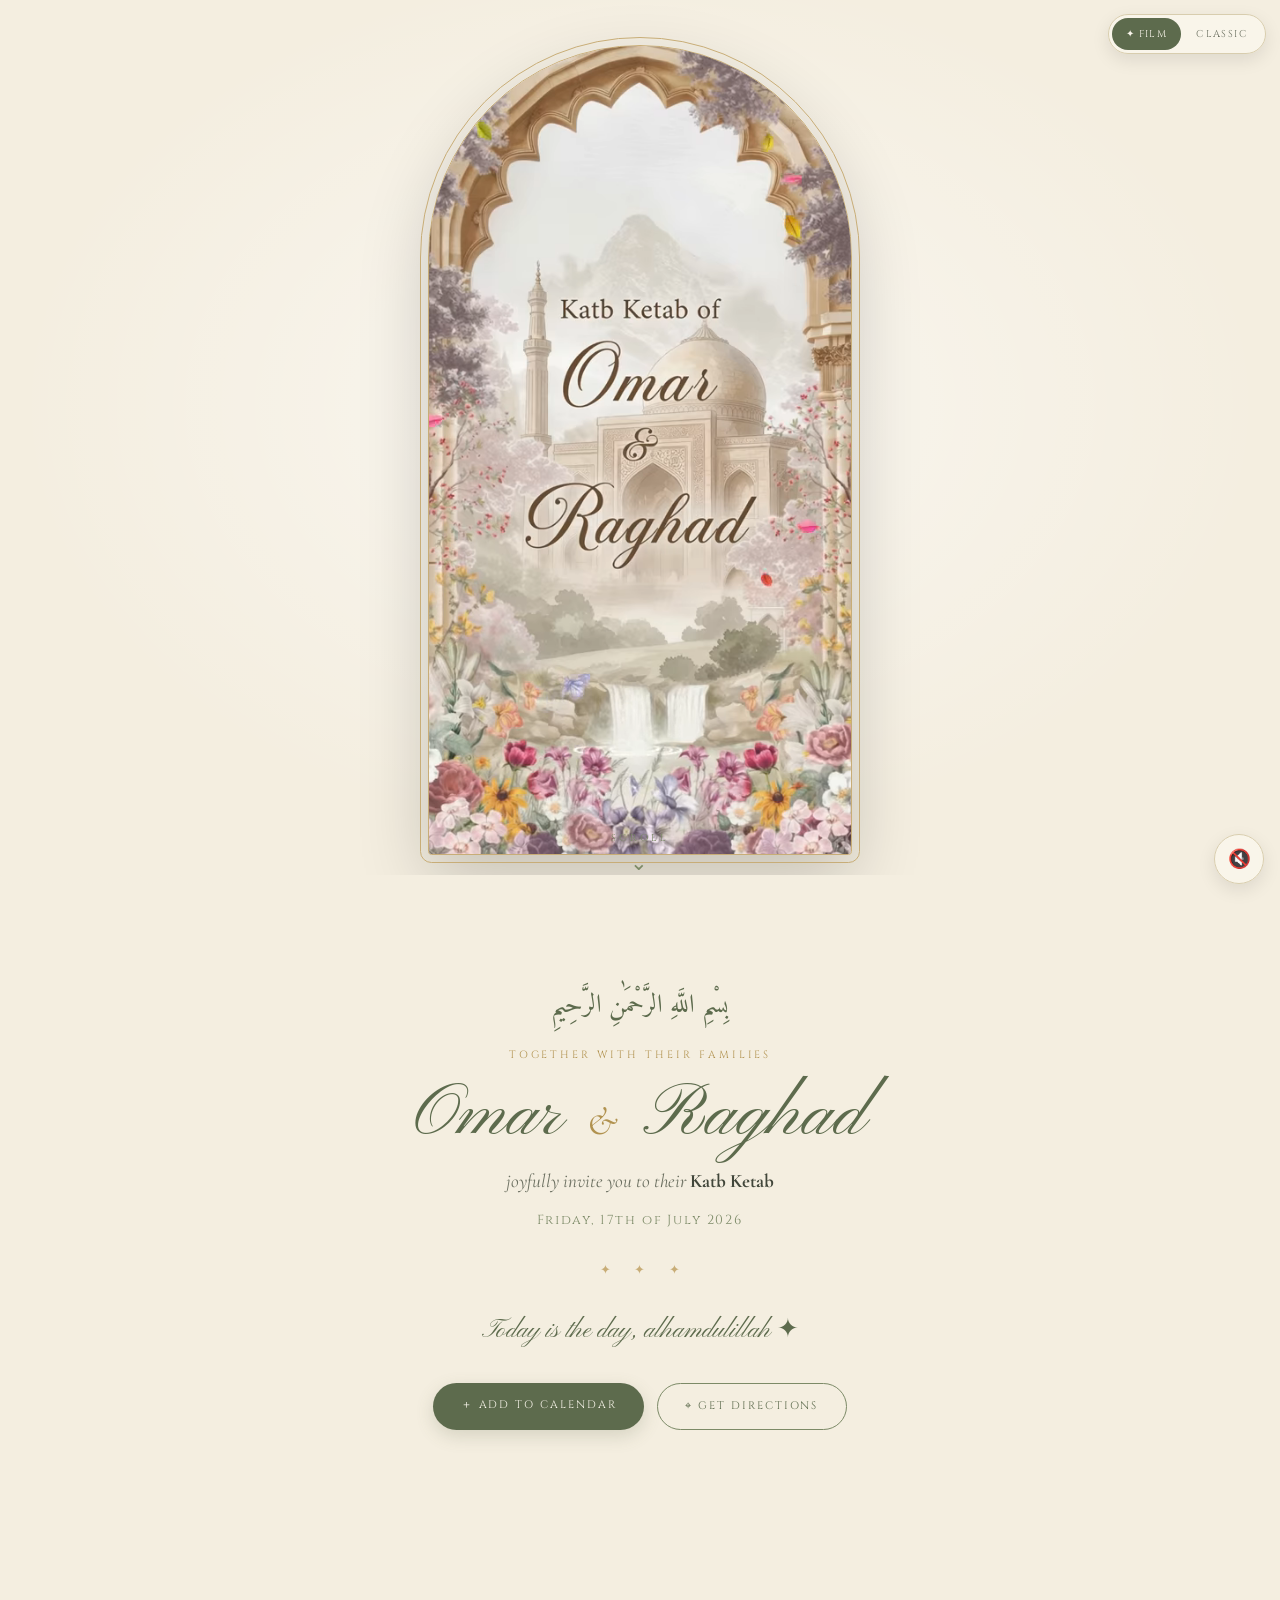
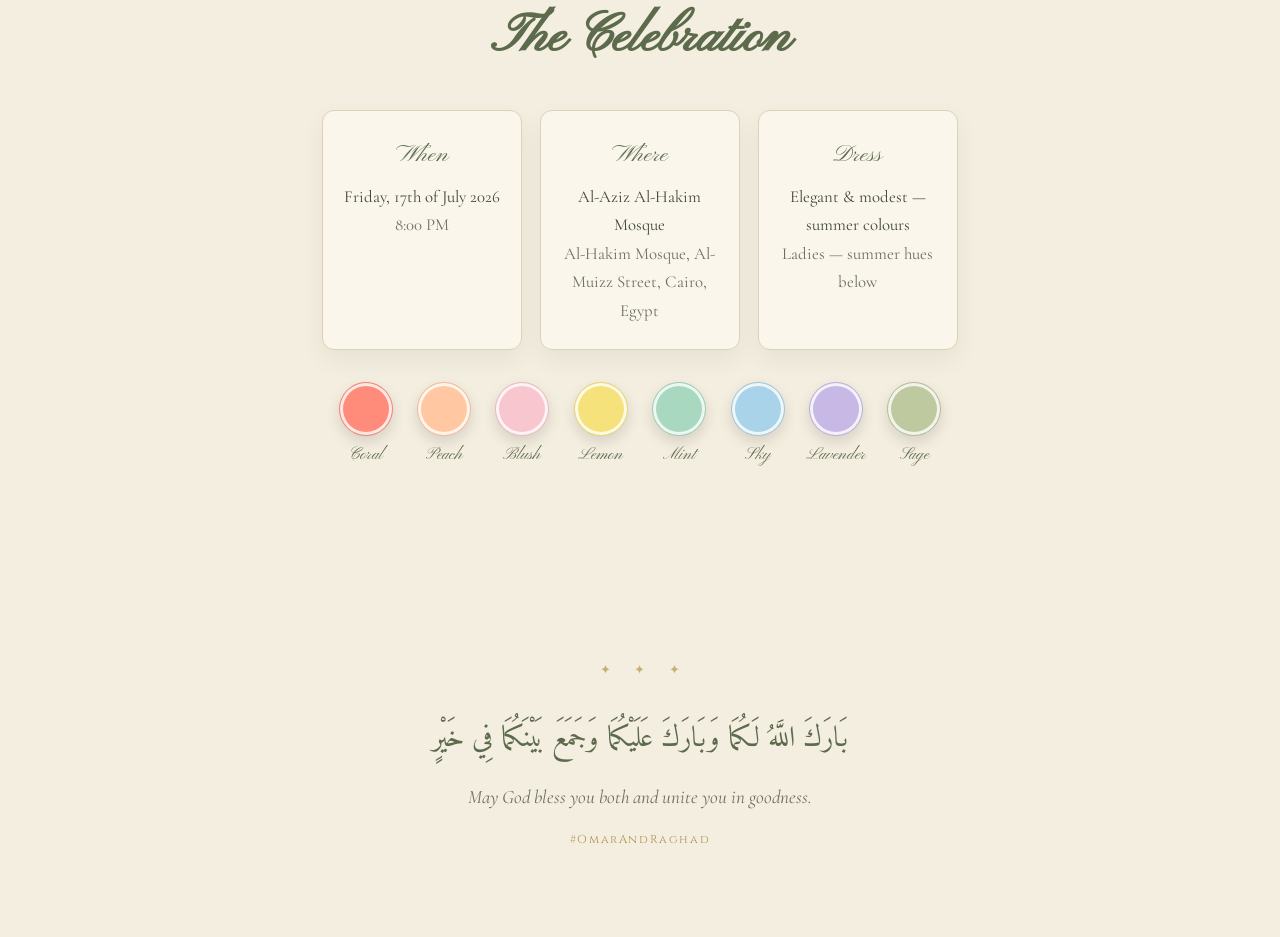
==== index.html @ 23481562 "Rebuild: video-first Film version as main page + Classic toggle - New index.html built from scratch " ====
<!DOCTYPE html>
<html lang="en" dir="ltr">
<head>
  <meta charset="UTF-8" />
  <meta name="viewport" content="width=device-width, initial-scale=1.0, viewport-fit=cover" />
  <meta name="theme-color" content="#f4eee0" />
  <title>Omar &amp; Raghad — Katb Ketab</title>
  <meta name="description" content="You are warmly invited to celebrate our Katb Ketab." />

  <meta property="og:title" content="Omar & Raghad — You're Invited" />
  <meta property="og:description" content="Join us as we begin our journey together, insha'Allah." />
  <meta property="og:type" content="website" />

  <link rel="preconnect" href="https://fonts.googleapis.com" />
  <link rel="preconnect" href="https://fonts.gstatic.com" crossorigin />
  <link href="https://fonts.googleapis.com/css2?family=Cormorant+Garamond:ital,wght@0,400;0,500;0,600;1,400;1,500&family=Pinyon+Script&family=Cinzel:wght@400;500&family=Amiri:ital@0;1&display=swap" rel="stylesheet" />

  <link rel="stylesheet" href="v2.css" />
</head>
<body>

  <!-- Version toggle -->
  <nav class="version-toggle" aria-label="Invitation version">
    <a href="index.html" class="version-toggle__opt is-active" aria-current="page">✦ Film</a>
    <a href="classic.html" class="version-toggle__opt">Classic</a>
  </nav>

  <!-- Sound toggle -->
  <button id="soundBtn" class="sound-btn" aria-label="Toggle sound">
    <span id="soundIcon">🔇</span>
  </button>

  <!-- ============ THE FILM ============ -->
  <section class="stage" id="stage">
    <video id="film" class="stage__video" autoplay muted loop playsinline
           preload="auto" poster="assets/film-poster.jpg">
      <source src="assets/film-play.mp4" type="video/mp4" />
      <source src="assets/film-play.webm" type="video/webm" />
    </video>
    <div class="stage__cue" aria-hidden="true">
      <span>scroll</span><span class="stage__cue-arrow">⌄</span>
    </div>
  </section>

  <!-- ============ THE INVITATION ============ -->
  <main class="paper">
    <div class="lace" aria-hidden="true"></div>

    <section class="block invite">
      <p class="invite__bismillah reveal" lang="ar" dir="rtl">بِسْمِ اللَّهِ الرَّحْمَٰنِ الرَّحِيمِ</p>
      <p class="invite__eyebrow reveal">Together with their families</p>
      <h1 class="invite__names reveal">
        <span data-config="groom">Omar</span>
        <i class="invite__amp">&amp;</i>
        <span data-config="bride">Raghad</span>
      </h1>
      <p class="invite__line reveal">joyfully invite you to their <strong>Katb Ketab</strong></p>
      <p class="invite__date reveal" data-config="dateLong">Friday, 17th of July 2026</p>

      <div class="divider reveal" aria-hidden="true">✦ ✦ ✦</div>

      <div class="countdown reveal" id="countdownGrid" aria-live="polite">
        <div class="cd"><b id="cd-days">––</b><span>days</span></div>
        <div class="cd"><b id="cd-hours">––</b><span>hours</span></div>
        <div class="cd"><b id="cd-mins">––</b><span>min</span></div>
        <div class="cd"><b id="cd-secs">––</b><span>sec</span></div>
      </div>
      <p class="countdown-done" id="countdownMsg" hidden>Today is the day, alhamdulillah ✦</p>

      <div class="actions reveal">
        <a href="#" id="calBtn" class="btn">＋ Add to calendar</a>
        <a href="#" id="mapBtn" class="btn btn--ghost">⌖ Get directions</a>
      </div>
    </section>

    <section class="block details">
      <h2 class="block__title reveal">The Celebration</h2>
      <div class="details__row">
        <div class="detail reveal">
          <h3>When</h3>
          <p data-config="dateLong">Friday, 17 July 2026</p>
          <p class="muted" data-config="time">8:00 PM</p>
        </div>
        <div class="detail reveal">
          <h3>Where</h3>
          <p data-config="venue">Al-Aziz Al-Hakim Mosque</p>
          <p class="muted" data-config="address">Cairo, Egypt</p>
        </div>
        <div class="detail reveal">
          <h3>Dress</h3>
          <p data-config="dress">Elegant &amp; modest</p>
          <p class="muted">Ladies — summer hues below</p>
        </div>
      </div>
      <div class="palette reveal" id="paletteGrid"></div>
    </section>

    <section class="block closing">
      <div class="divider reveal" aria-hidden="true">✦ ✦ ✦</div>
      <p class="closing__ar reveal" lang="ar" dir="rtl">بَارَكَ اللَّهُ لَكُمَا وَبَارَكَ عَلَيْكُمَا وَجَمَعَ بَيْنَكُمَا فِي خَيْرٍ</p>
      <p class="closing__en reveal">May God bless you both and unite you in goodness.</p>
      <p class="closing__hashtag reveal" data-config="hashtag">#OmarAndRaghad</p>
    </section>
  </main>

  <script src="config.js"></script>
  <script src="v2.js"></script>
</body>
</html>
---- v2.css ----
/* =========================================================================
   Katb Ketab — Film version (video-first, lightweight)
   ========================================================================= */

:root {
  --cream: #f4eee0; --paper: #faf6ec;
  --sage: #5d6b4d;  --sage-mid: #7c8a67; --sage-soft: #9aa680;
  --gold: #b1924f;  --gold-soft: #c8ad77;
  --ink: #41463a;   --ink-soft: #6b6f60;
  --font-script: "Pinyon Script", cursive;
  --font-serif: "Cormorant Garamond", serif;
  --font-label: "Cinzel", serif;
  --font-arabic: "Amiri", serif;
  --ease: cubic-bezier(0.22, 1, 0.36, 1);
}

* { box-sizing: border-box; margin: 0; padding: 0; }
html { scroll-behavior: smooth; }
body {
  background: var(--cream); color: var(--ink);
  font-family: var(--font-serif); font-size: 19px; line-height: 1.7;
  -webkit-font-smoothing: antialiased; overflow-x: hidden;
}

/* ---------------- version + sound toggles ---------------- */
.version-toggle {
  position: fixed; top: max(.9rem, env(safe-area-inset-top)); right: max(.9rem, env(safe-area-inset-right));
  z-index: 55; display: flex; gap: 2px; padding: 3px;
  background: #faf6ecd9; backdrop-filter: blur(8px);
  border: 1px solid #d8cdae; border-radius: 2rem; box-shadow: 0 6px 18px #00000018;
}
.version-toggle__opt {
  font-family: var(--font-label); font-size: .62rem; letter-spacing: .14em; text-transform: uppercase;
  color: var(--ink-soft); text-decoration: none; padding: .45rem .85rem; border-radius: 2rem;
  transition: background .3s, color .3s;
}
.version-toggle__opt:hover { color: var(--sage); }
.version-toggle__opt.is-active { background: var(--sage); color: var(--paper); }

.sound-btn {
  position: fixed; right: max(1rem, env(safe-area-inset-right));
  bottom: calc(1rem + env(safe-area-inset-bottom, 0px));
  z-index: 55; width: 50px; height: 50px; border-radius: 50%;
  border: 1px solid #d8cdae; background: #faf6ecd9; backdrop-filter: blur(8px);
  font-size: 1.15rem; cursor: pointer; box-shadow: 0 6px 18px #00000018;
  transition: transform .3s var(--ease);
}
.sound-btn:hover { transform: scale(1.08); }

/* ---------------- the film stage ---------------- */
.stage {
  position: relative; height: 100vh; height: 100dvh;
  background: var(--cream); overflow: hidden;
  display: grid; place-items: center;
}
.stage__video { width: 100%; height: 100%; object-fit: cover; display: block; }

/* On wide screens, present the portrait film in a gold arch frame */
@media (min-aspect-ratio: 5/6) {
  .stage {
    background:
      radial-gradient(70vw 70vh at 50% 45%, #ffffff88 0%, transparent 70%),
      var(--cream);
  }
  .stage__video {
    width: auto; height: 90vh; height: 90dvh; aspect-ratio: 688 / 1312;
    border-radius: 999px 999px 16px 16px;
    border: 1px solid var(--gold-soft);
    outline: 1px solid var(--gold-soft); outline-offset: 7px;
    box-shadow: 0 26px 70px #00000030;
  }
}

.stage__cue {
  position: absolute; bottom: max(1.1rem, env(safe-area-inset-bottom)); left: 50%; transform: translateX(-50%);
  color: var(--paper); font-family: var(--font-label); font-size: .62rem;
  letter-spacing: .3em; text-transform: uppercase; text-align: center;
  text-shadow: 0 1px 8px #00000066; pointer-events: none;
}
@media (min-aspect-ratio: 5/6) { .stage__cue { color: var(--sage-mid); text-shadow: none; } }
.stage__cue-arrow { display: block; font-size: 1.3rem; animation: bob 2s ease-in-out infinite; }
@keyframes bob { 0%,100% { transform: translateY(0); } 50% { transform: translateY(7px); } }

/* ---------------- paper body ---------------- */
.paper { position: relative; background: var(--cream); }
.lace { position: relative; height: 26px; margin-top: -25px; z-index: 2; }
.lace::before {
  content: ""; position: absolute; inset: 0;
  background: radial-gradient(circle at 10px 0, transparent 8.6px, var(--cream) 9.6px) 0 0 / 20px 26px repeat-x;
}

.block {
  max-width: 680px; margin: 0 auto; text-align: center;
  padding: clamp(3.2rem, 9vh, 5.5rem) max(1.4rem, env(safe-area-inset-left));
  padding-right: max(1.4rem, env(safe-area-inset-right));
}
.block__title { font-family: var(--font-script); font-size: clamp(2.2rem, 7vw, 3.4rem); color: var(--sage); margin-bottom: 1.6rem; }

/* invite */
.invite__bismillah { font-family: var(--font-arabic); font-size: clamp(1.2rem, 4.5vw, 1.6rem); color: var(--sage); line-height: 1.9; margin-bottom: 1rem; }
.invite__eyebrow { font-family: var(--font-label); font-size: .66rem; letter-spacing: .28em; text-transform: uppercase; color: var(--gold); margin-bottom: .6rem; }
.invite__names { font-family: var(--font-script); font-weight: 400; font-size: clamp(2.7rem, 11vw, 4.6rem); color: var(--sage); line-height: 1.15; }
.invite__amp { font-family: var(--font-serif); font-style: italic; color: var(--gold); font-size: .55em; padding: 0 .18em; }
.invite__line { font-style: italic; color: var(--ink-soft); margin-top: .4rem; }
.invite__line strong { color: var(--ink); font-style: normal; }
.invite__date { font-family: var(--font-label); font-size: .82rem; letter-spacing: .14em; color: var(--sage-mid); margin-top: .7rem; }

.divider { color: var(--gold-soft); letter-spacing: .8em; padding-left: .8em; margin: 1.8rem 0; font-size: .8rem; }

/* countdown */
.countdown { display: flex; justify-content: center; gap: clamp(.5rem, 2.5vw, 1rem); flex-wrap: wrap; }
.cd {
  min-width: 74px; padding: .9rem .6rem; border-radius: 12px;
  background: var(--paper); border: 1px solid #ddd2b4; box-shadow: 0 8px 20px #00000010;
}
.cd b { display: block; font-family: var(--font-script); font-weight: 400; font-size: clamp(1.9rem, 6vw, 2.6rem); color: var(--sage); line-height: 1; }
.cd span { font-family: var(--font-label); font-size: .56rem; letter-spacing: .2em; text-transform: uppercase; color: var(--ink-soft); }
.countdown-done { font-family: var(--font-script); font-size: 1.6rem; color: var(--sage); }

/* actions */
.actions { display: flex; justify-content: center; gap: .8rem; flex-wrap: wrap; margin-top: 1.8rem; }
.btn {
  display: inline-block; font-family: var(--font-label); font-size: .68rem; letter-spacing: .18em;
  text-transform: uppercase; text-decoration: none; padding: .85rem 1.7rem; border-radius: 2rem;
  background: var(--sage); color: var(--paper); box-shadow: 0 6px 18px #5d6b4d33;
  transition: transform .3s var(--ease), box-shadow .3s var(--ease);
}
.btn:hover { transform: translateY(-3px); box-shadow: 0 10px 24px #5d6b4d44; }
.btn--ghost { background: transparent; color: var(--sage); border: 1px solid var(--sage-mid); box-shadow: none; }
.btn--ghost:hover { background: var(--sage); color: var(--paper); }

/* details */
.details__row { display: grid; grid-template-columns: repeat(auto-fit, minmax(170px, 1fr)); gap: 1.1rem; margin-bottom: 2rem; }
.detail {
  background: var(--paper); border: 1px solid #ddd2b4; border-radius: 12px;
  padding: 1.5rem 1rem; box-shadow: 0 10px 26px #0000000e;
}
.detail h3 { font-family: var(--font-script); font-weight: 400; font-size: 1.5rem; color: var(--sage); margin-bottom: .4rem; }
.detail p { font-size: 1.05rem; }
.muted { color: var(--ink-soft); font-size: .95rem; }

/* palette */
.palette { display: flex; justify-content: center; flex-wrap: wrap; gap: .9rem; }
.swatch { width: 64px; }
.swatch i {
  display: block; width: 54px; height: 54px; margin: 0 auto; border-radius: 50%;
  box-shadow: inset 0 0 0 3px #ffffffcc, 0 6px 14px #00000020; border: 1px solid #00000010;
}
.swatch b { display: block; font-weight: 400; font-family: var(--font-script); color: var(--sage); font-size: 1.05rem; margin-top: .3rem; }

/* closing */
.closing { padding-bottom: 5.5rem; }
.closing__ar { font-family: var(--font-arabic); font-size: clamp(1.3rem, 4.4vw, 1.8rem); color: var(--sage); line-height: 2; margin-bottom: .8rem; }
.closing__en { font-style: italic; color: var(--ink-soft); margin-bottom: 1rem; }
.closing__hashtag { font-family: var(--font-label); font-size: .72rem; letter-spacing: .14em; color: var(--gold); }

/* reveals */
.reveal { opacity: 0; transform: translateY(26px); transition: opacity .9s var(--ease), transform .9s var(--ease); }
.reveal.is-visible { opacity: 1; transform: none; }

@media (prefers-reduced-motion: reduce) {
  *, *::before, *::after { animation: none !important; transition: none !important; }
  .reveal { opacity: 1; transform: none; }
  html { scroll-behavior: auto; }
}
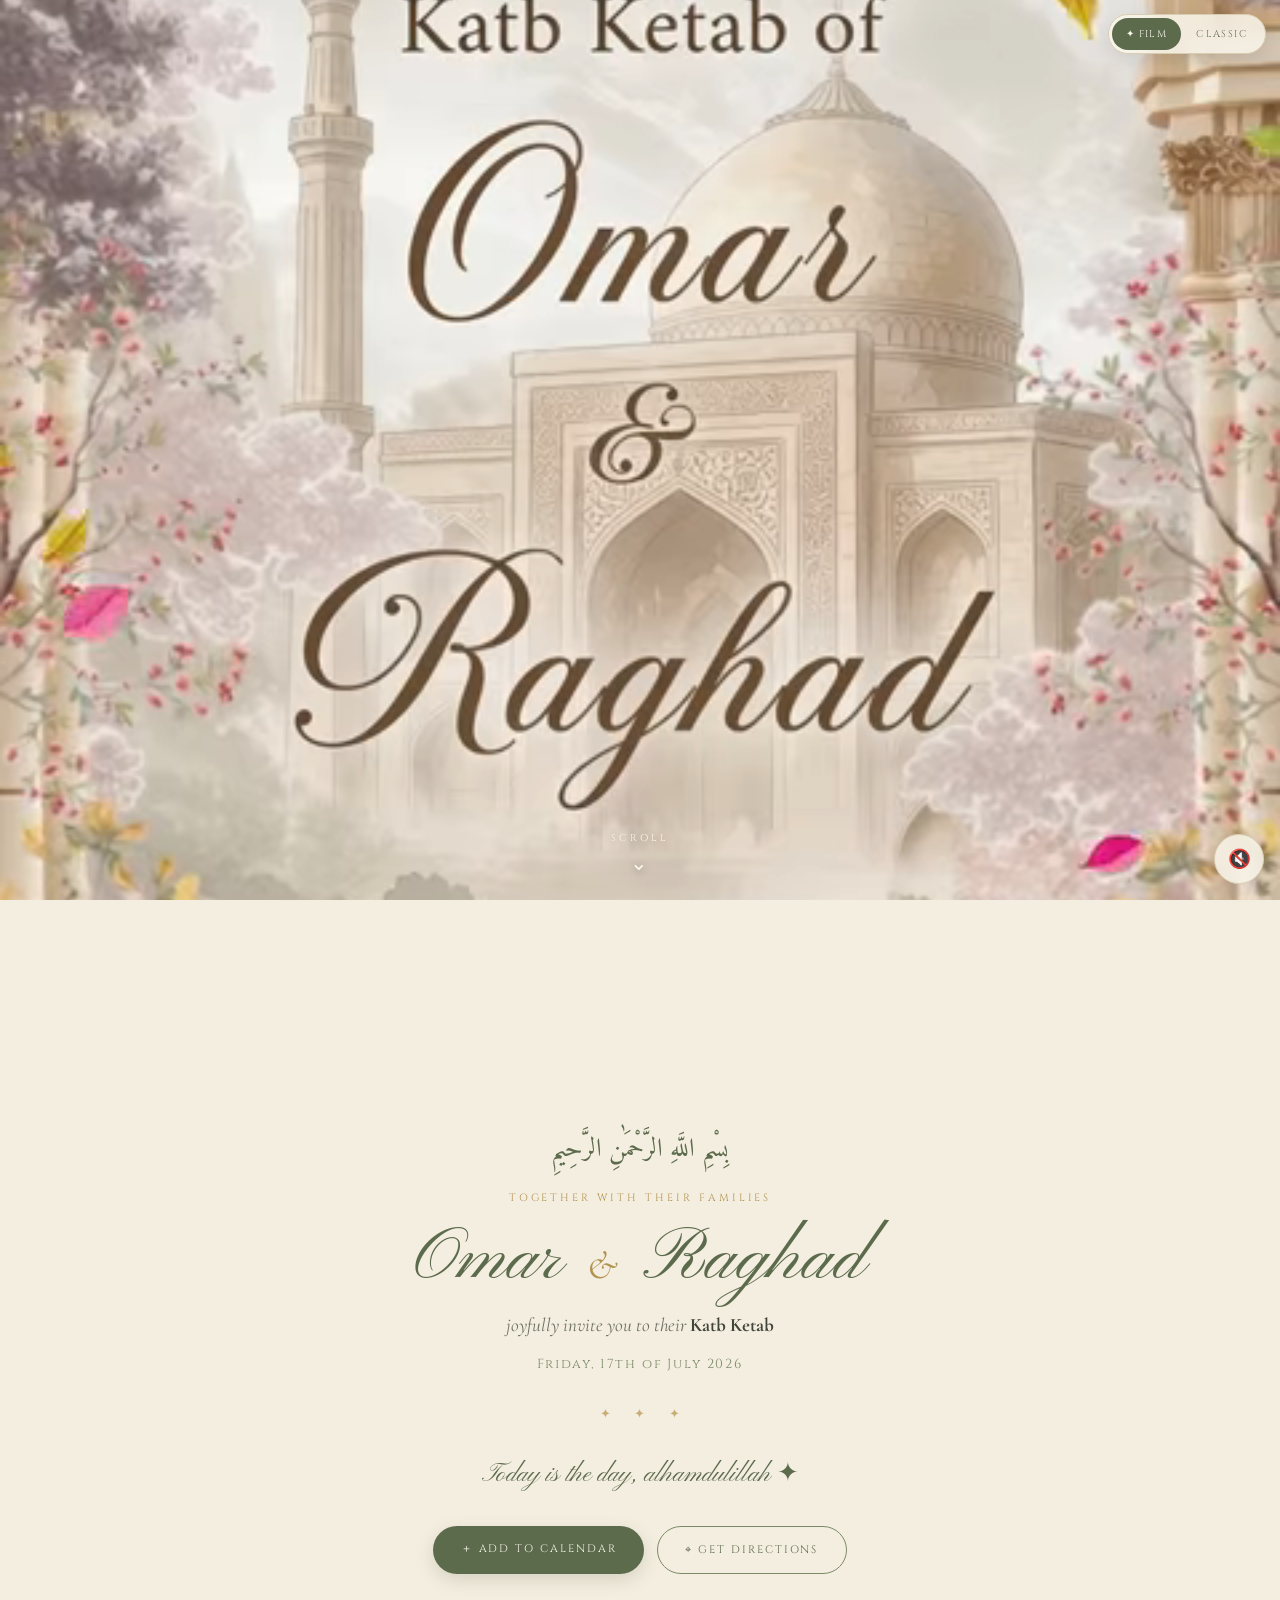
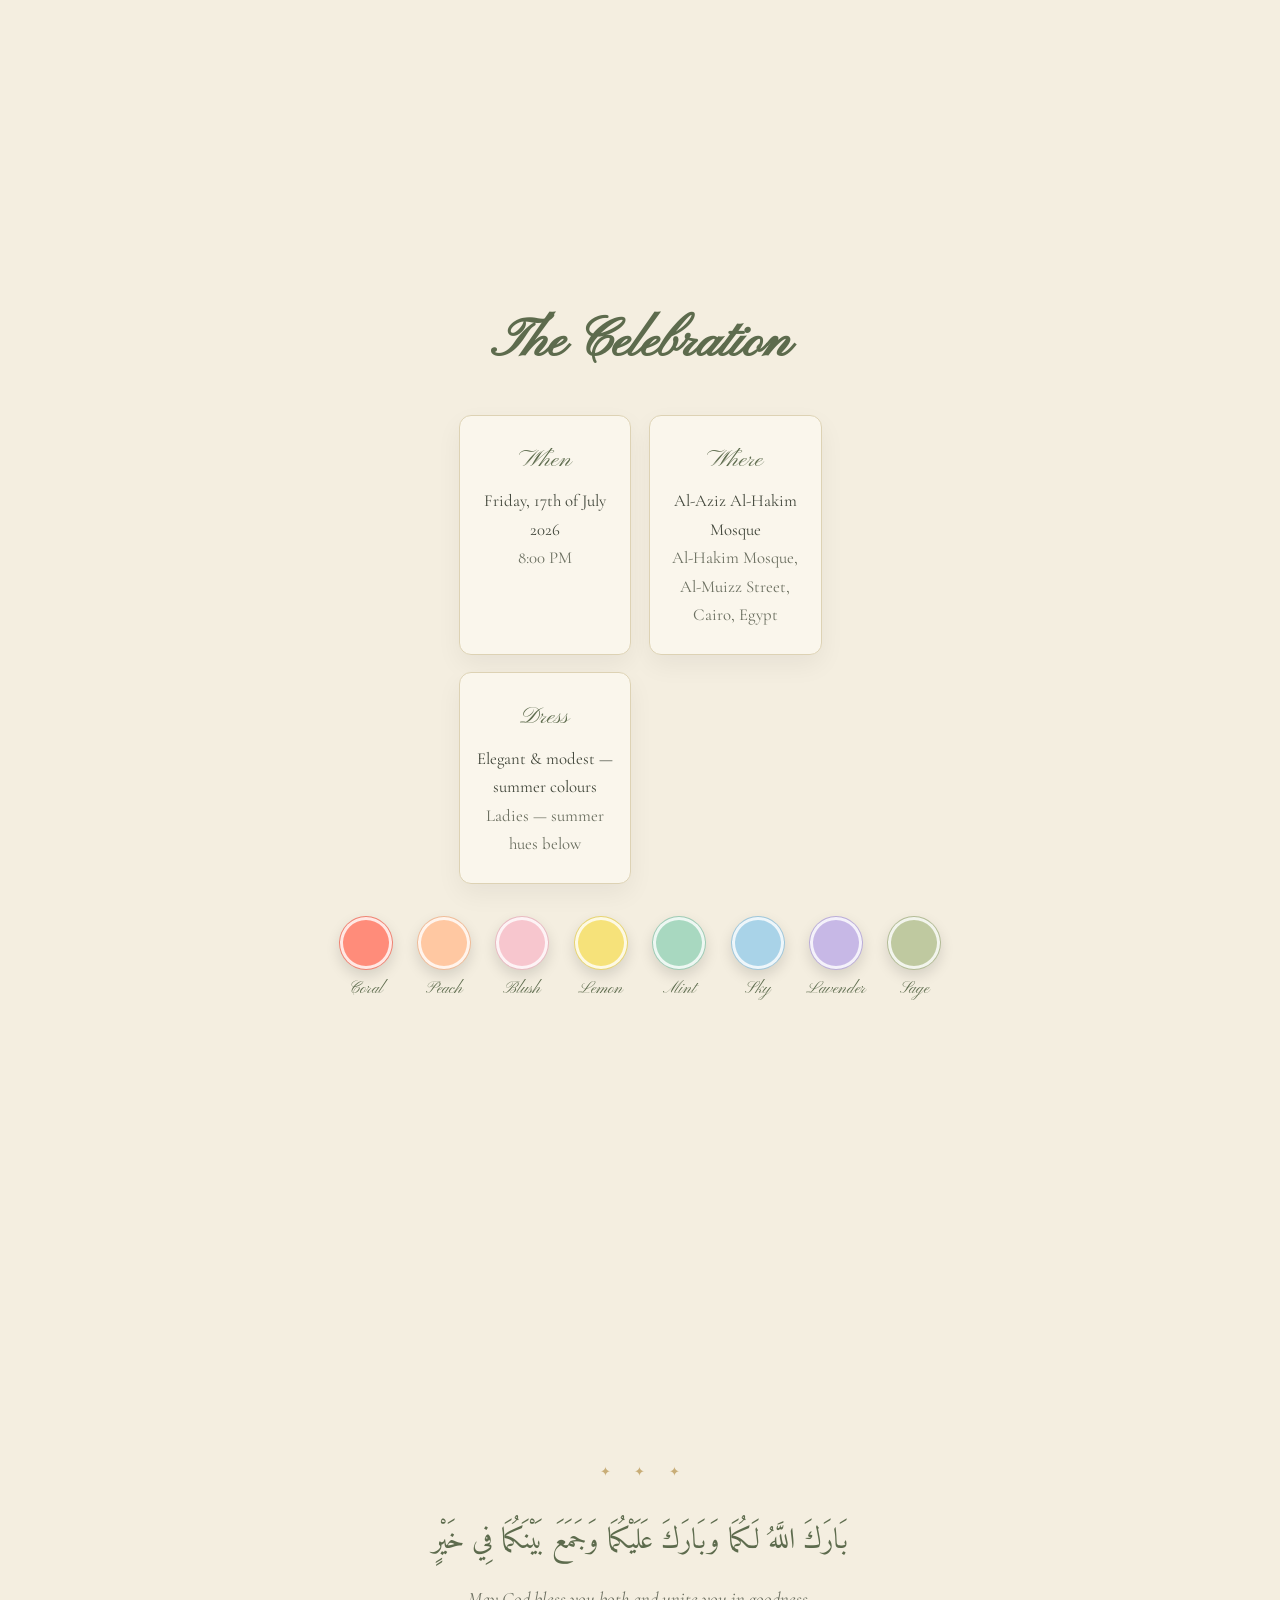
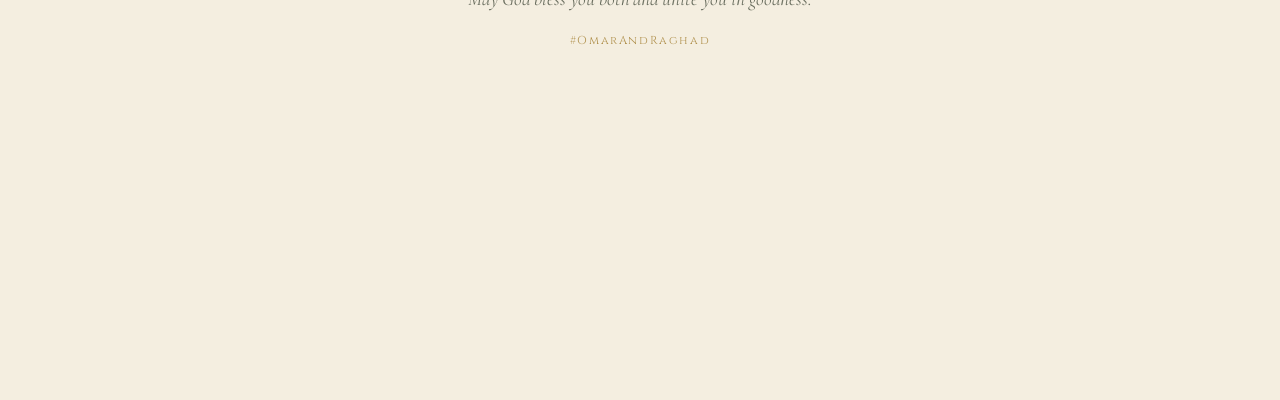
==== commit 0496a3c5: "Film fades into a persistent background on scroll; full-screen UI blocks - The film opens full-scree" ====
--- a/index.html
+++ b/index.html
@@ -30,21 +30,23 @@
     <span id="soundIcon">🔇</span>
   </button>
 
-  <!-- ============ THE FILM ============ -->
+  <!-- ============ THE FILM (fixed backdrop) ============ -->
+  <video id="film" class="bgfilm" autoplay muted loop playsinline
+         preload="auto" poster="assets/film-poster.jpg" aria-hidden="true">
+    <source src="assets/film-play.mp4" type="video/mp4" />
+    <source src="assets/film-play.webm" type="video/webm" />
+  </video>
+  <div class="veil" id="veil" aria-hidden="true"></div>
+
+  <!-- full-screen opening view of the film -->
   <section class="stage" id="stage">
-    <video id="film" class="stage__video" autoplay muted loop playsinline
-           preload="auto" poster="assets/film-poster.jpg">
-      <source src="assets/film-play.mp4" type="video/mp4" />
-      <source src="assets/film-play.webm" type="video/webm" />
-    </video>
-    <div class="stage__cue" aria-hidden="true">
+    <div class="stage__cue" id="stageCue" aria-hidden="true">
       <span>scroll</span><span class="stage__cue-arrow">⌄</span>
     </div>
   </section>
 
   <!-- ============ THE INVITATION ============ -->
-  <main class="paper">
-    <div class="lace" aria-hidden="true"></div>
+  <main class="content">
 
     <section class="block invite">
       <p class="invite__bismillah reveal" lang="ar" dir="rtl">بِسْمِ اللَّهِ الرَّحْمَٰنِ الرَّحِيمِ</p>
--- a/v2.css
+++ b/v2.css
@@ -47,51 +47,37 @@
 }
 .sound-btn:hover { transform: scale(1.08); }
 
-/* ---------------- the film stage ---------------- */
-.stage {
-  position: relative; height: 100vh; height: 100dvh;
-  background: var(--cream); overflow: hidden;
-  display: grid; place-items: center;
+/* ---------------- the film: fixed backdrop ---------------- */
+.bgfilm {
+  position: fixed; inset: 0; width: 100%; height: 100%;
+  object-fit: cover; z-index: 0; pointer-events: none;
+  will-change: filter;
 }
-.stage__video { width: 100%; height: 100%; object-fit: cover; display: block; }
-
-/* On wide screens, present the portrait film in a gold arch frame */
-@media (min-aspect-ratio: 5/6) {
-  .stage {
-    background:
-      radial-gradient(70vw 70vh at 50% 45%, #ffffff88 0%, transparent 70%),
-      var(--cream);
-  }
-  .stage__video {
-    width: auto; height: 90vh; height: 90dvh; aspect-ratio: 688 / 1312;
-    border-radius: 999px 999px 16px 16px;
-    border: 1px solid var(--gold-soft);
-    outline: 1px solid var(--gold-soft); outline-offset: 7px;
-    box-shadow: 0 26px 70px #00000030;
-  }
+/* cream veil that thickens as the guest scrolls (opacity set by JS) */
+.veil {
+  position: fixed; inset: 0; z-index: 1; pointer-events: none; opacity: 0;
+  background:
+    radial-gradient(130vw 100vh at 50% 30%, #f4eee0d9 0%, #f4eee0f2 78%);
 }
 
+/* the opening view: one empty screen so the film greets first */
+.stage { position: relative; height: 100vh; height: 100svh; z-index: 2; }
 .stage__cue {
   position: absolute; bottom: max(1.1rem, env(safe-area-inset-bottom)); left: 50%; transform: translateX(-50%);
   color: var(--paper); font-family: var(--font-label); font-size: .62rem;
   letter-spacing: .3em; text-transform: uppercase; text-align: center;
   text-shadow: 0 1px 8px #00000066; pointer-events: none;
 }
-@media (min-aspect-ratio: 5/6) { .stage__cue { color: var(--sage-mid); text-shadow: none; } }
 .stage__cue-arrow { display: block; font-size: 1.3rem; animation: bob 2s ease-in-out infinite; }
 @keyframes bob { 0%,100% { transform: translateY(0); } 50% { transform: translateY(7px); } }
 
-/* ---------------- paper body ---------------- */
-.paper { position: relative; background: var(--cream); }
-.lace { position: relative; height: 26px; margin-top: -25px; z-index: 2; }
-.lace::before {
-  content: ""; position: absolute; inset: 0;
-  background: radial-gradient(circle at 10px 0, transparent 8.6px, var(--cream) 9.6px) 0 0 / 20px 26px repeat-x;
-}
-
+/* ---------------- content over the faded film ---------------- */
+.content { position: relative; z-index: 2; }
 .block {
-  max-width: 680px; margin: 0 auto; text-align: center;
-  padding: clamp(3.2rem, 9vh, 5.5rem) max(1.4rem, env(safe-area-inset-left));
+  min-height: 100vh; min-height: 100svh;
+  display: flex; flex-direction: column; align-items: center; justify-content: center;
+  max-width: 760px; margin: 0 auto; text-align: center;
+  padding: clamp(3rem, 8vh, 5rem) max(1.4rem, env(safe-area-inset-left));
   padding-right: max(1.4rem, env(safe-area-inset-right));
 }
 .block__title { font-family: var(--font-script); font-size: clamp(2.2rem, 7vw, 3.4rem); color: var(--sage); margin-bottom: 1.6rem; }
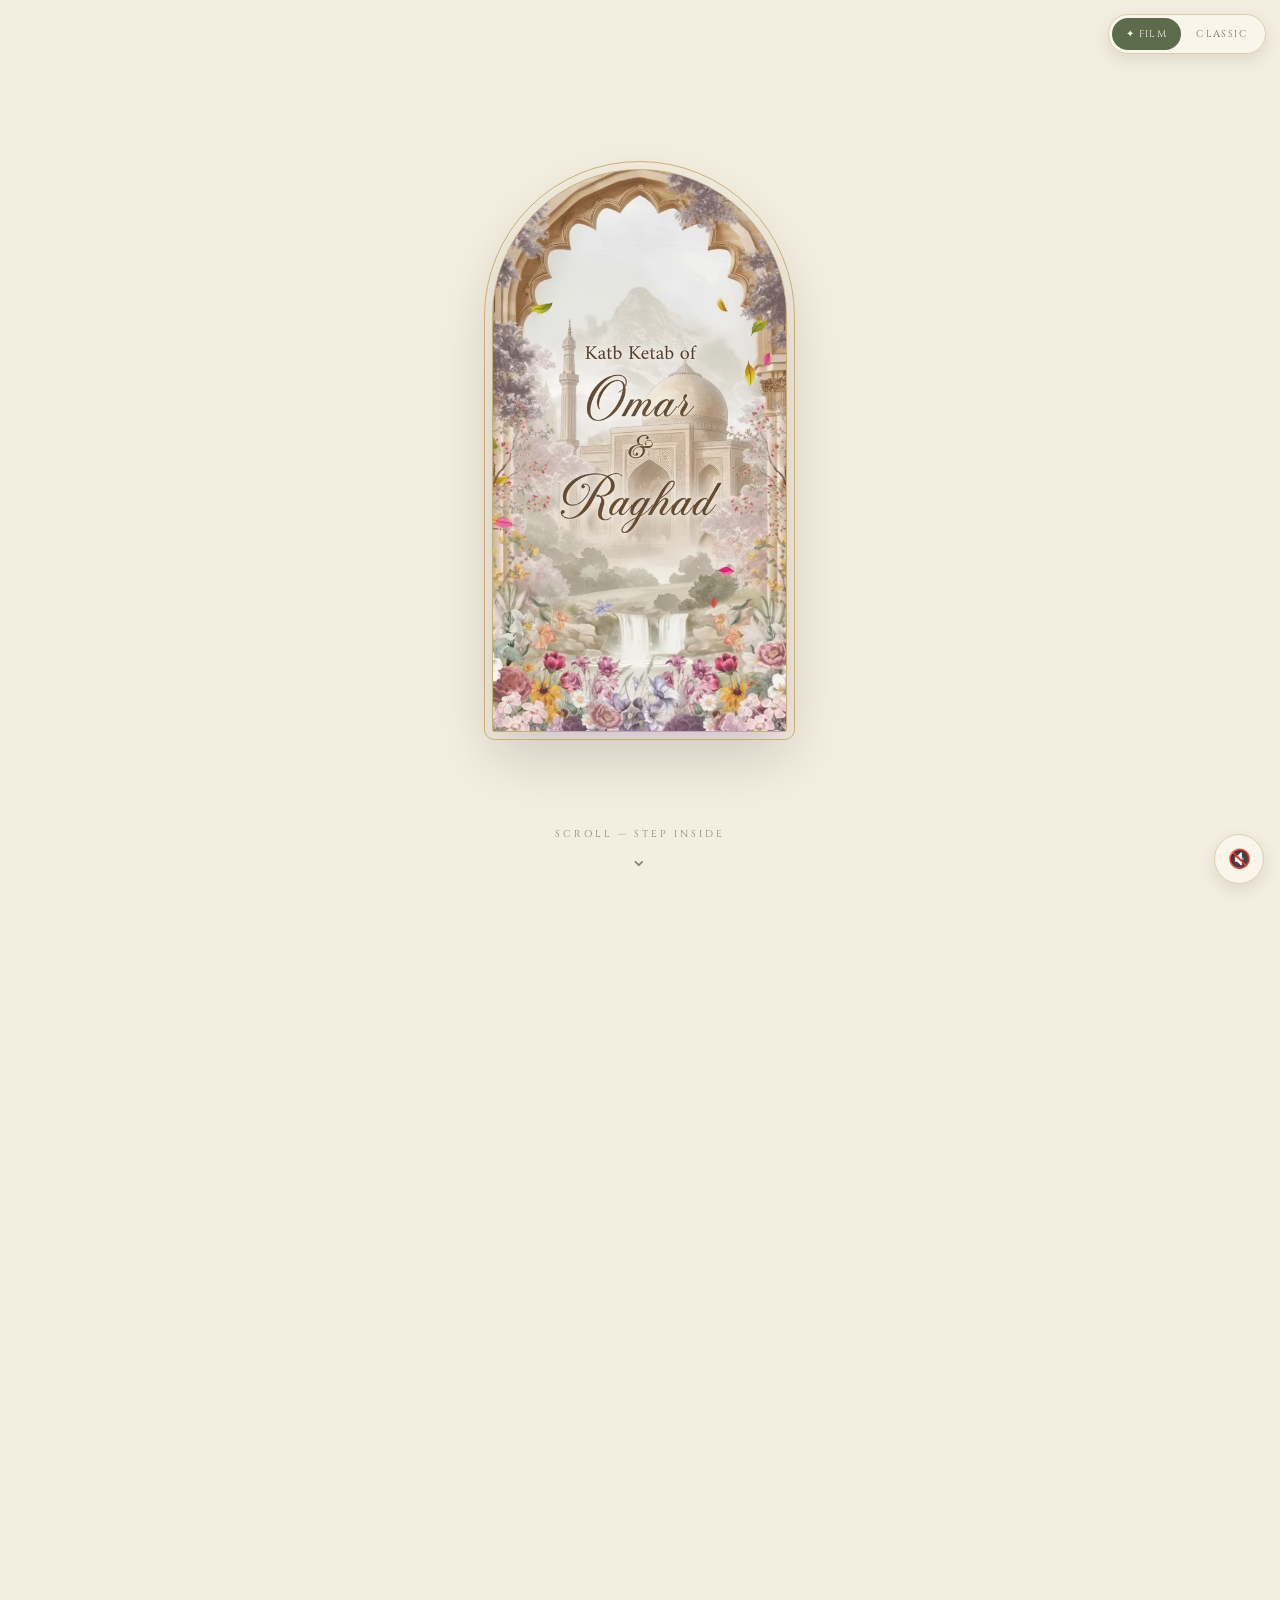
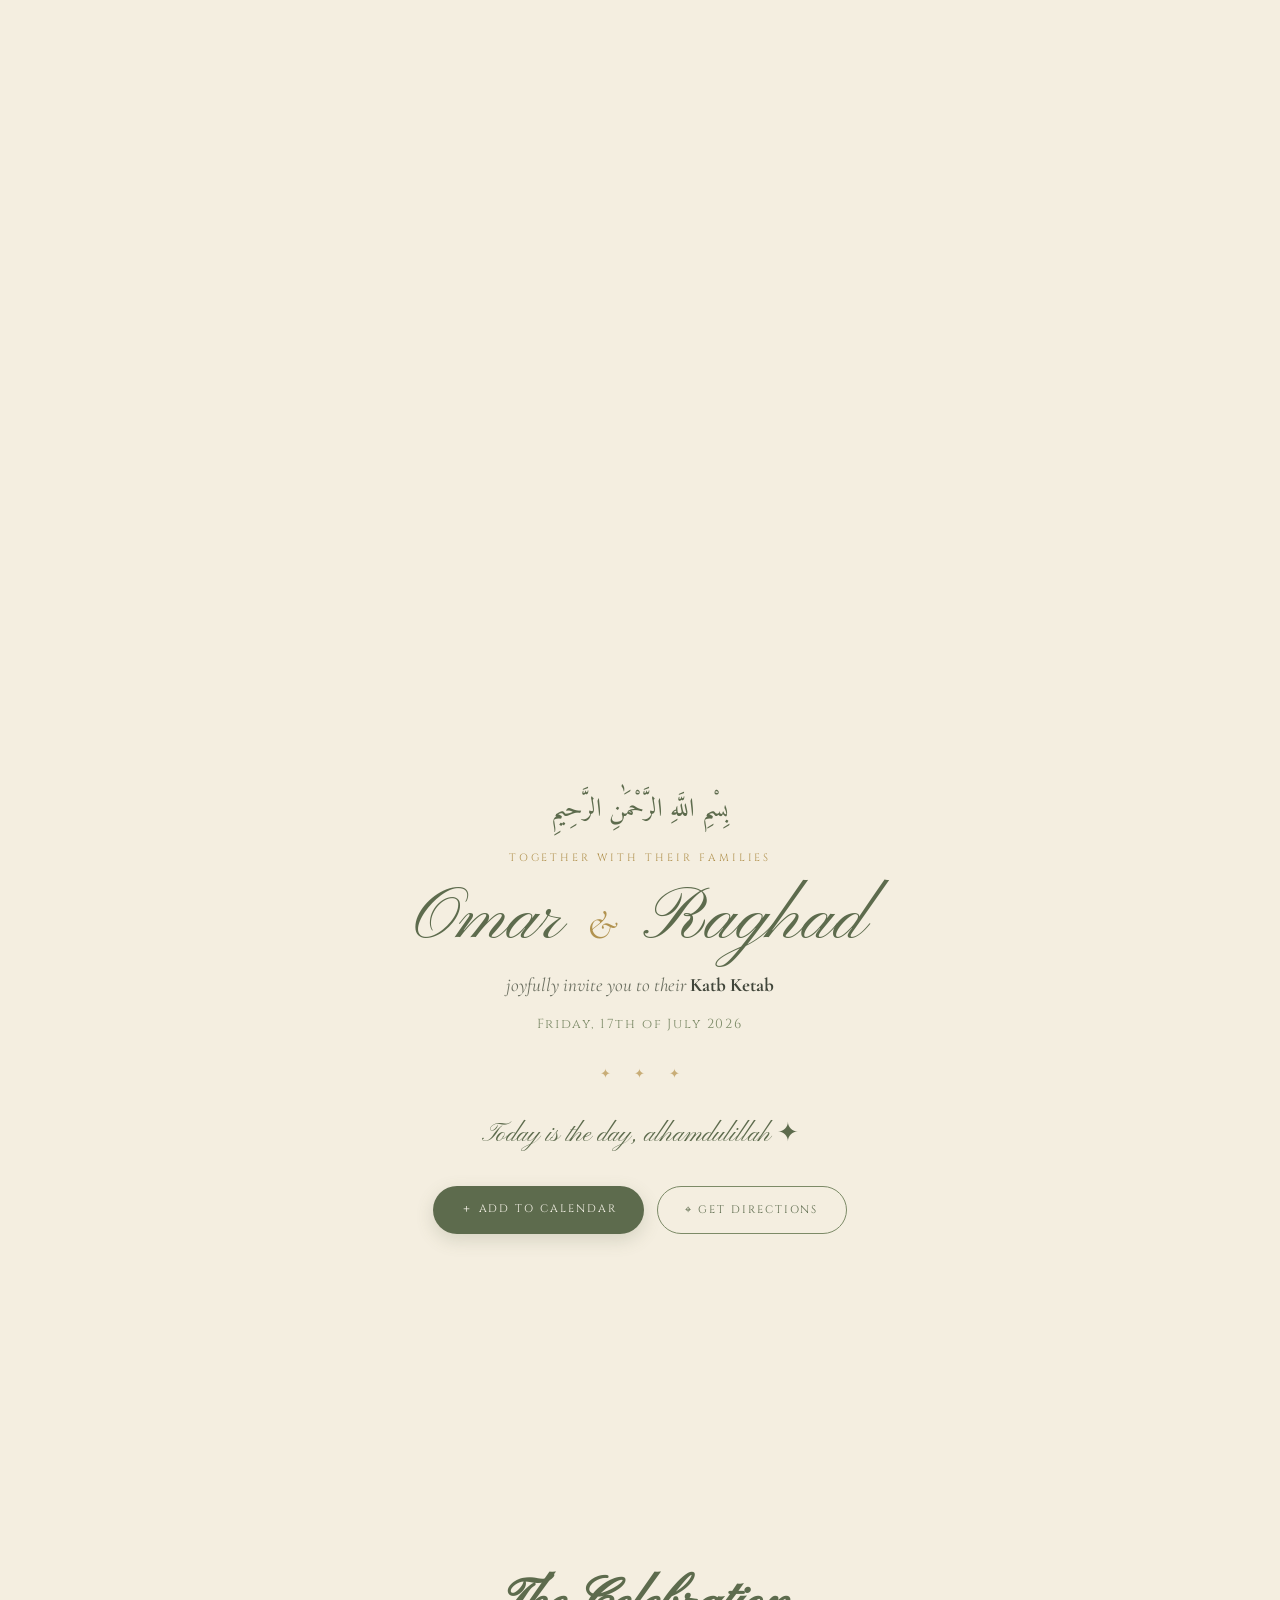
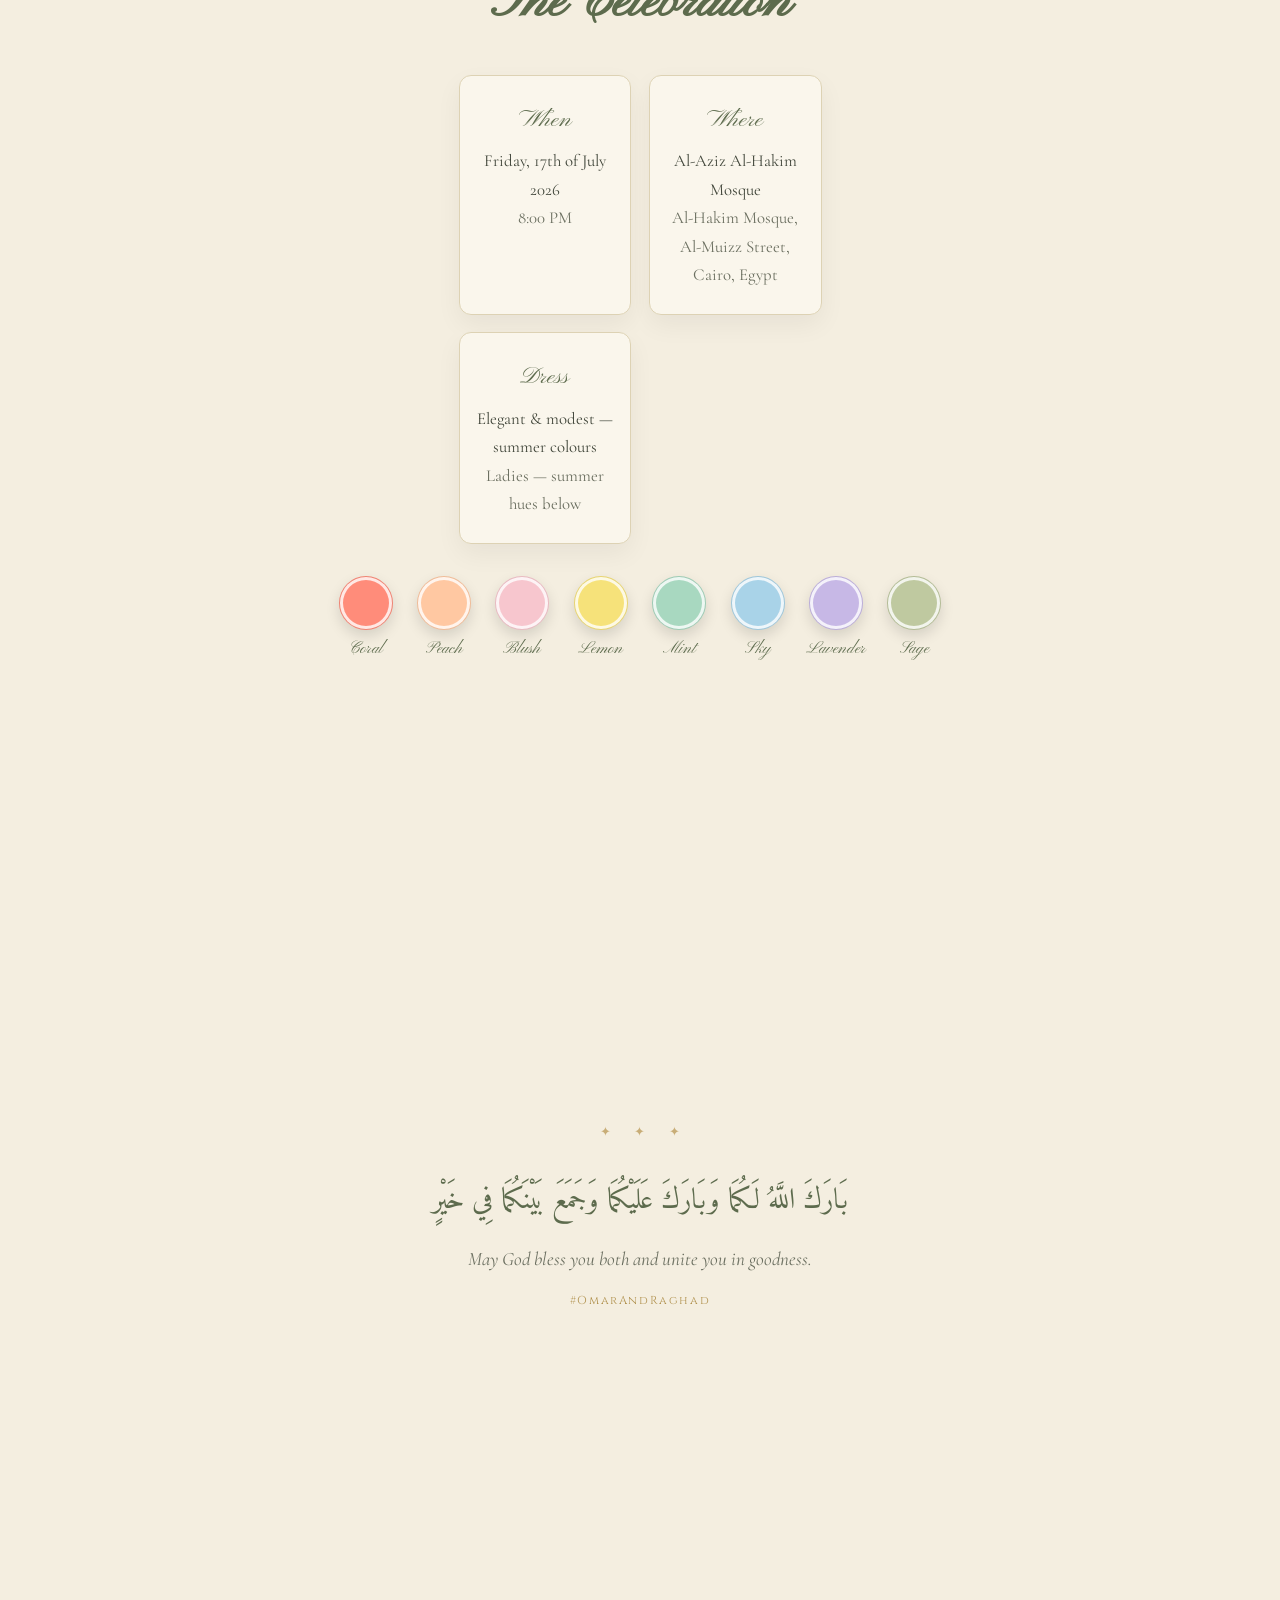
==== commit 180dba02: "Film portal opening + iOS fade/fit fixes - First view: the film inside its gold arch frame, centered" ====
--- a/index.html
+++ b/index.html
@@ -30,18 +30,24 @@
     <span id="soundIcon">🔇</span>
   </button>
 
-  <!-- ============ THE FILM (fixed backdrop) ============ -->
-  <video id="film" class="bgfilm" autoplay muted loop playsinline
-         preload="auto" poster="assets/film-poster.jpg" aria-hidden="true">
-    <source src="assets/film-play.mp4" type="video/mp4" />
-    <source src="assets/film-play.webm" type="video/webm" />
-  </video>
+  <!-- ============ THE FILM PORTAL (fixed backdrop) ============ -->
+  <!-- First view: the film inside a gold arch. Scrolling steps through the
+       arch until the film fills the screen, then the veil fades it back. -->
+  <div class="portal" id="portal" aria-hidden="true">
+    <div class="portal__mask" id="portalMask">
+      <video id="film" autoplay muted loop playsinline
+             preload="auto" poster="assets/film-poster.jpg">
+        <source src="assets/film-play.mp4" type="video/mp4" />
+        <source src="assets/film-play.webm" type="video/webm" />
+      </video>
+    </div>
+  </div>
   <div class="veil" id="veil" aria-hidden="true"></div>
 
-  <!-- full-screen opening view of the film -->
+  <!-- scroll runway: arch view -> inside the film -> fade to backdrop -->
   <section class="stage" id="stage">
     <div class="stage__cue" id="stageCue" aria-hidden="true">
-      <span>scroll</span><span class="stage__cue-arrow">⌄</span>
+      <span>scroll — step inside</span><span class="stage__cue-arrow">⌄</span>
     </div>
   </section>
 
--- a/v2.css
+++ b/v2.css
@@ -47,26 +47,45 @@
 }
 .sound-btn:hover { transform: scale(1.08); }
 
-/* ---------------- the film: fixed backdrop ---------------- */
-.bgfilm {
-  position: fixed; inset: 0; width: 100%; height: 100%;
-  object-fit: cover; z-index: 0; pointer-events: none;
-  will-change: filter;
+/* ---------------- the film portal: fixed backdrop ----------------
+   The arch mask scales up with scroll ("stepping inside"); oversized
+   host so iOS toolbar collapse never exposes a gap; no filter animation
+   (Safari video compositing breaks with it). */
+.portal {
+  position: fixed; top: 0; left: 0; width: 100vw;
+  height: 100vh; height: 100svh;
+  display: grid; place-items: center;
+  z-index: 0; pointer-events: none;
 }
-/* cream veil that thickens as the guest scrolls (opacity set by JS) */
+.portal__mask {
+  width: min(84vw, 32.8svh);
+  aspect-ratio: 688 / 1312;
+  border-radius: 999px 999px 16px 16px;
+  border: 1px solid var(--gold-soft);
+  outline: 1px solid var(--gold-soft); outline-offset: 7px;
+  box-shadow: 0 24px 60px #00000028;
+  overflow: hidden; will-change: transform;
+  background: var(--cream) url("assets/film-poster.jpg") center / cover;
+}
+.portal__mask video { width: 100%; height: 100%; object-fit: cover; display: block; }
+
+/* cream veil that thickens once we're inside the film (opacity via JS) */
 .veil {
-  position: fixed; inset: 0; z-index: 1; pointer-events: none; opacity: 0;
+  position: fixed; top: 50%; left: 50%; transform: translate(-50%, -50%);
+  width: 100vw; height: calc(100vh + 130px); height: 100lvh;
+  z-index: 1; pointer-events: none; opacity: 0;
   background:
-    radial-gradient(130vw 100vh at 50% 30%, #f4eee0d9 0%, #f4eee0f2 78%);
+    radial-gradient(130vw 100vh at 50% 30%, #f4eee0e0 0%, #f4eee0fa 78%);
 }
 
-/* the opening view: one empty screen so the film greets first */
-.stage { position: relative; height: 100vh; height: 100svh; z-index: 2; }
+/* scroll runway: arch -> inside -> faded backdrop, then content begins */
+.stage { position: relative; height: 240vh; height: 240svh; z-index: 2; }
 .stage__cue {
-  position: absolute; bottom: max(1.1rem, env(safe-area-inset-bottom)); left: 50%; transform: translateX(-50%);
-  color: var(--paper); font-family: var(--font-label); font-size: .62rem;
+  position: absolute; top: calc(100vh - 4.6rem); top: calc(100svh - 4.6rem);
+  left: 50%; transform: translateX(-50%);
+  color: var(--sage-mid); font-family: var(--font-label); font-size: .62rem;
   letter-spacing: .3em; text-transform: uppercase; text-align: center;
-  text-shadow: 0 1px 8px #00000066; pointer-events: none;
+  pointer-events: none; white-space: nowrap;
 }
 .stage__cue-arrow { display: block; font-size: 1.3rem; animation: bob 2s ease-in-out infinite; }
 @keyframes bob { 0%,100% { transform: translateY(0); } 50% { transform: translateY(7px); } }
@@ -144,6 +163,12 @@
 .reveal { opacity: 0; transform: translateY(26px); transition: opacity .9s var(--ease), transform .9s var(--ease); }
 .reveal.is-visible { opacity: 1; transform: none; }
 
+@media (max-width: 380px) {
+  body { font-size: 17px; }
+  .cd { min-width: 62px; padding: .7rem .45rem; }
+  .block { padding-left: 1rem; padding-right: 1rem; }
+}
+
 @media (prefers-reduced-motion: reduce) {
   *, *::before, *::after { animation: none !important; transition: none !important; }
   .reveal { opacity: 1; transform: none; }
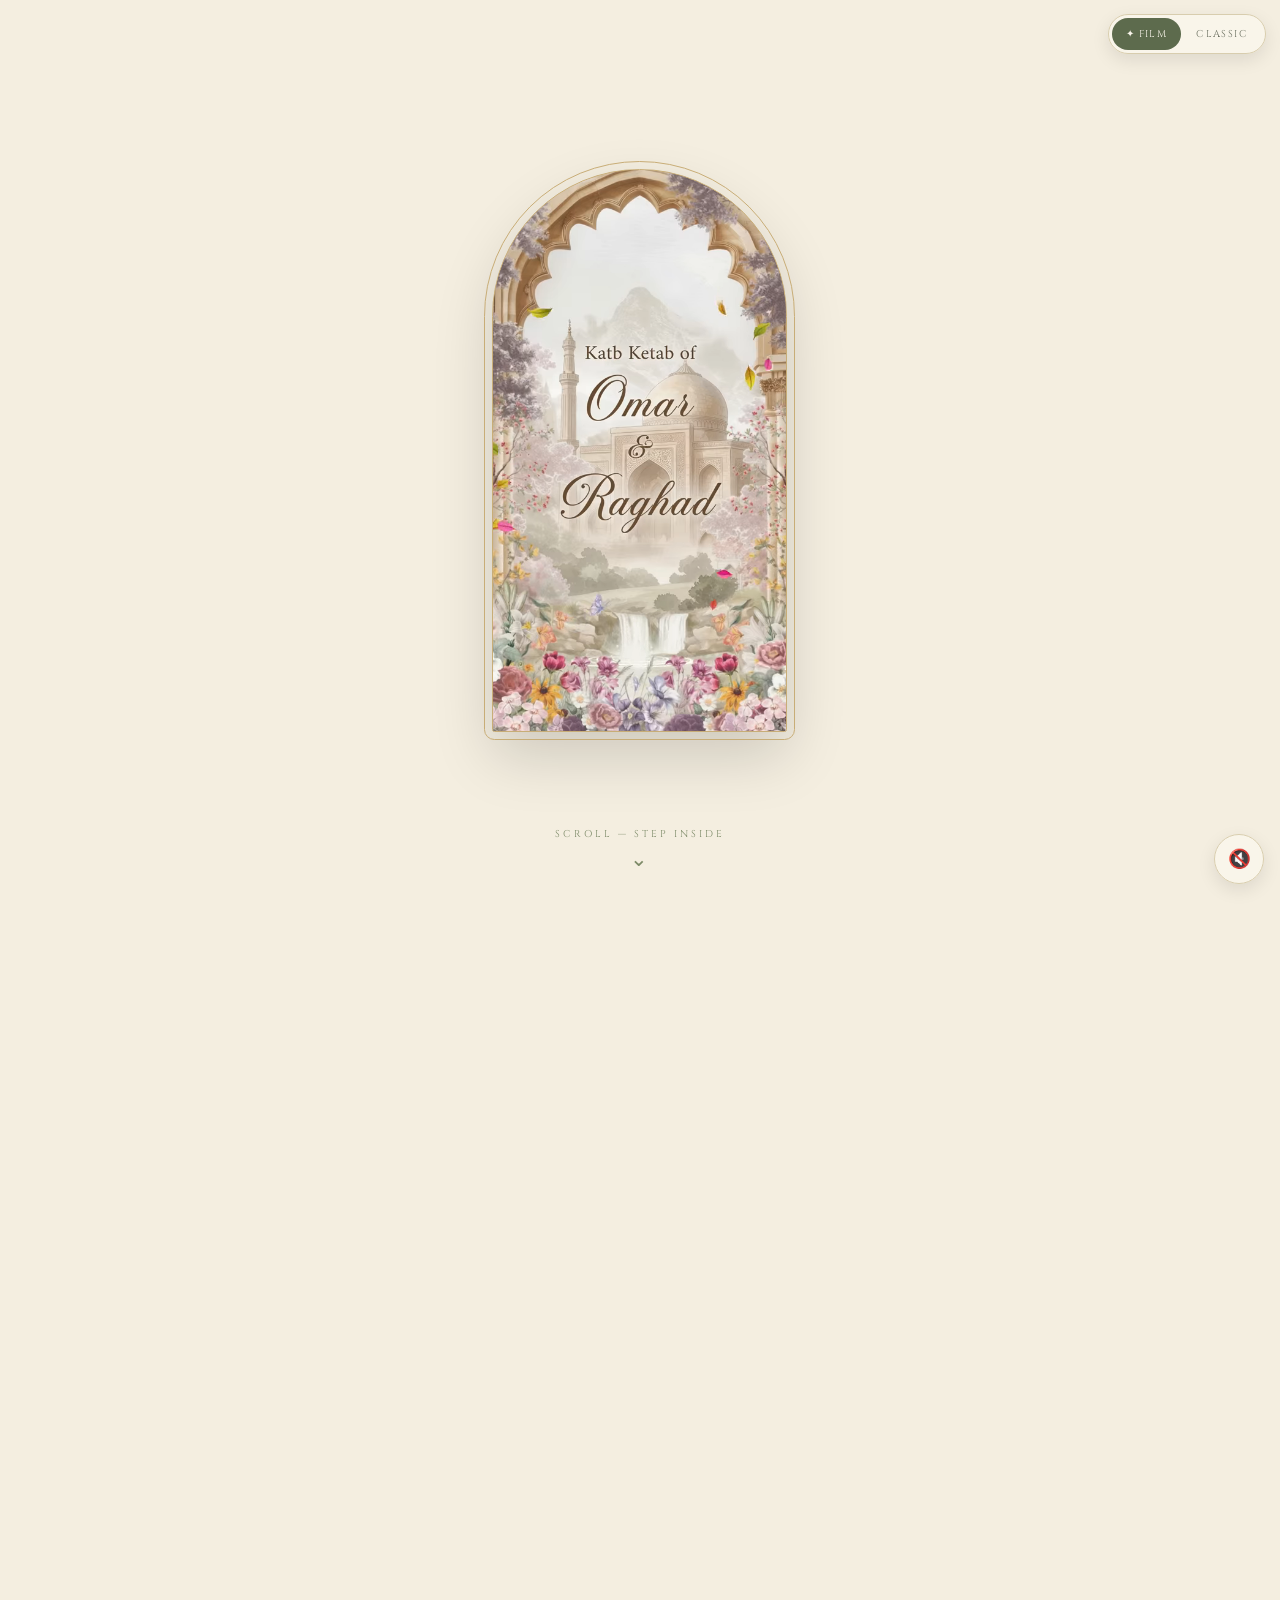
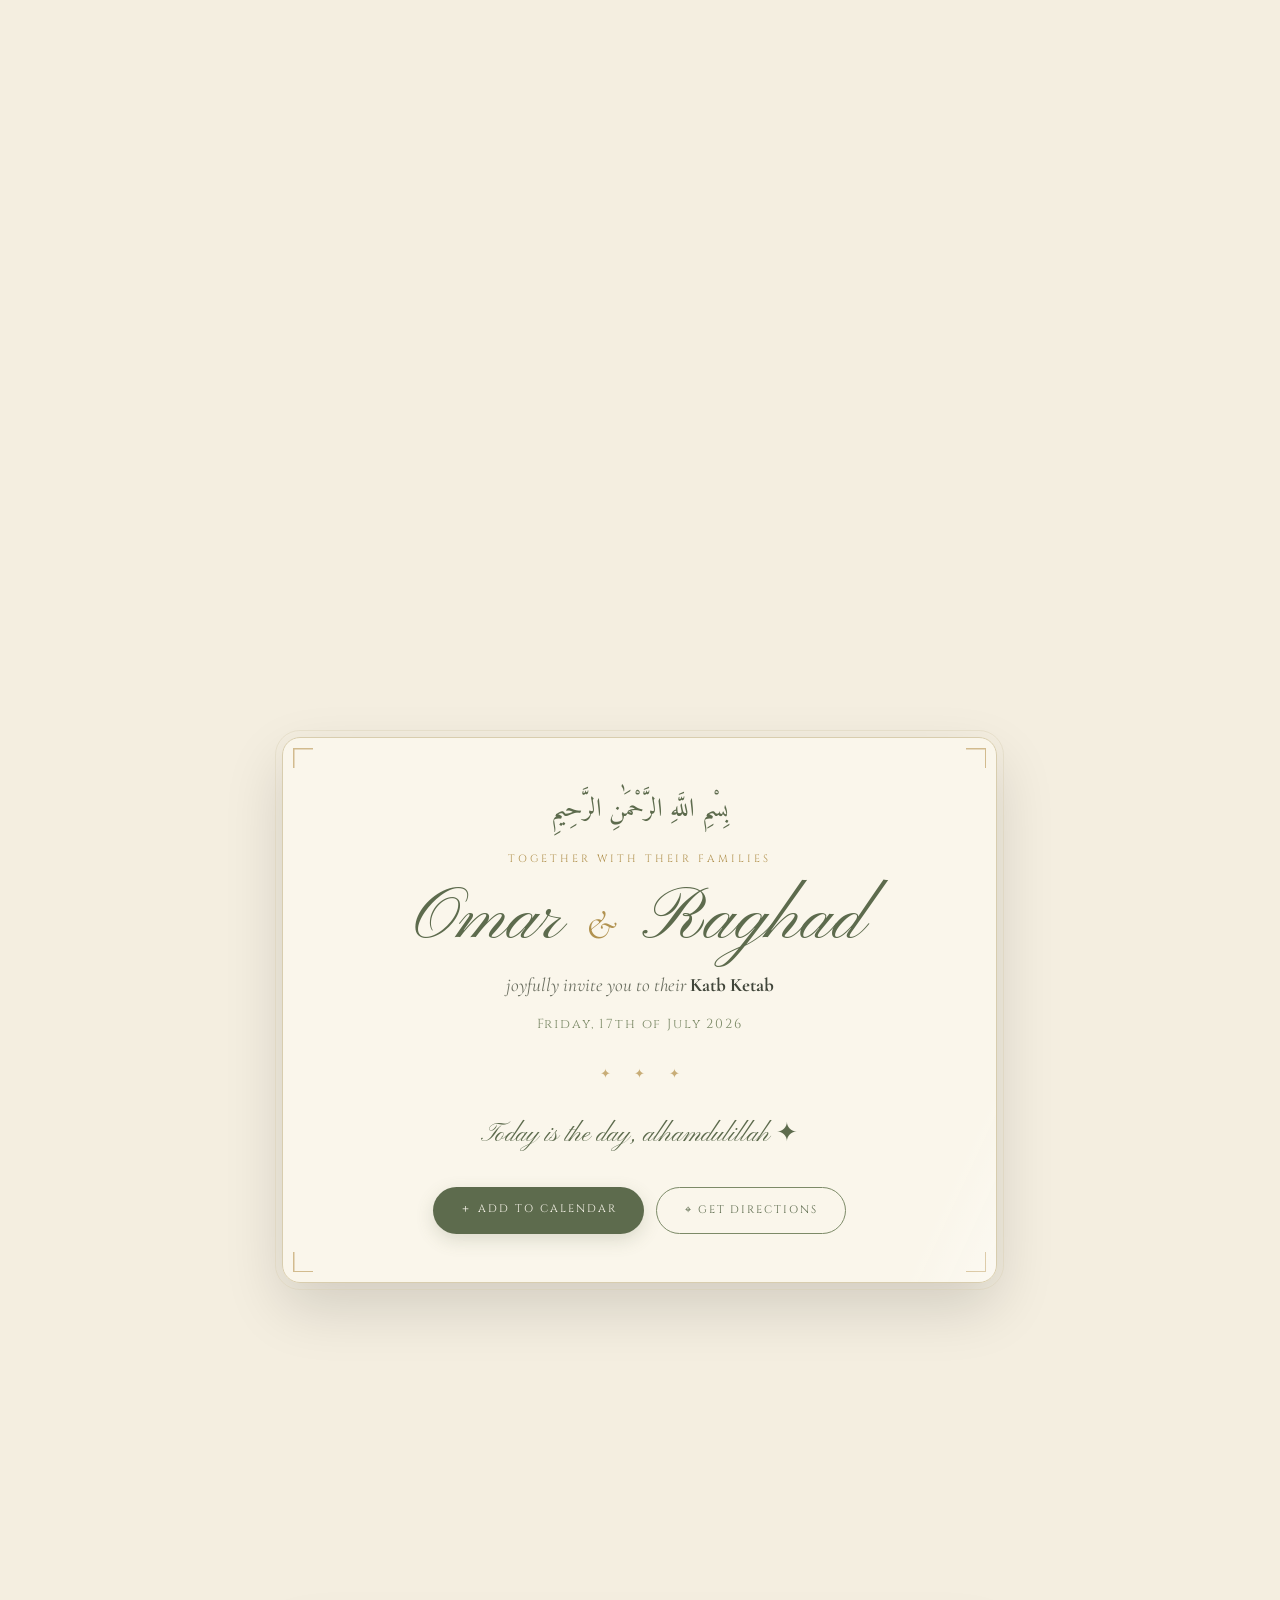
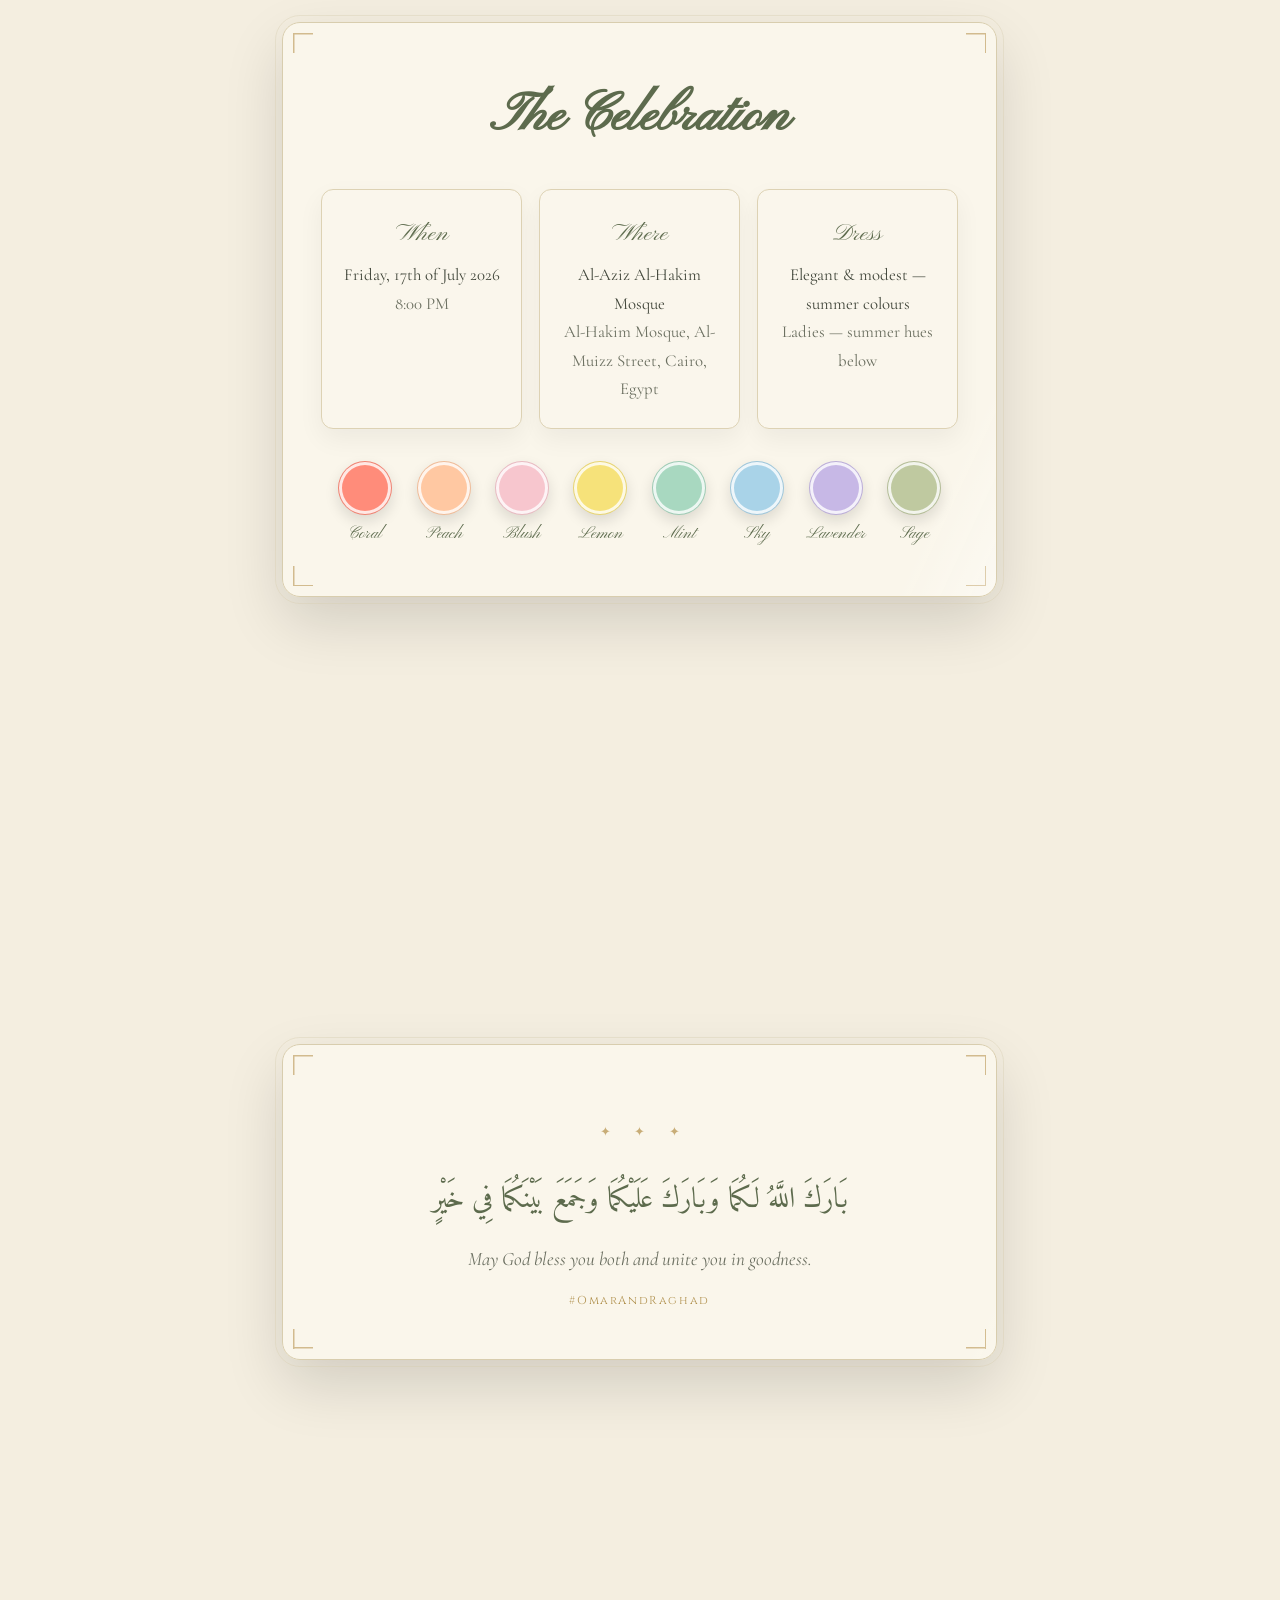
==== commit e948722e: "Card panels for all text + richer entrance choreography - Invite, details, and closing content now l" ====
--- a/index.html
+++ b/index.html
@@ -55,59 +55,65 @@
   <main class="content">
 
     <section class="block invite">
-      <p class="invite__bismillah reveal" lang="ar" dir="rtl">بِسْمِ اللَّهِ الرَّحْمَٰنِ الرَّحِيمِ</p>
-      <p class="invite__eyebrow reveal">Together with their families</p>
-      <h1 class="invite__names reveal">
-        <span data-config="groom">Omar</span>
-        <i class="invite__amp">&amp;</i>
-        <span data-config="bride">Raghad</span>
-      </h1>
-      <p class="invite__line reveal">joyfully invite you to their <strong>Katb Ketab</strong></p>
-      <p class="invite__date reveal" data-config="dateLong">Friday, 17th of July 2026</p>
+      <div class="card reveal">
+        <p class="invite__bismillah st" lang="ar" dir="rtl">بِسْمِ اللَّهِ الرَّحْمَٰنِ الرَّحِيمِ</p>
+        <p class="invite__eyebrow st">Together with their families</p>
+        <h1 class="invite__names st">
+          <span data-config="groom">Omar</span>
+          <i class="invite__amp">&amp;</i>
+          <span data-config="bride">Raghad</span>
+        </h1>
+        <p class="invite__line st">joyfully invite you to their <strong>Katb Ketab</strong></p>
+        <p class="invite__date st" data-config="dateLong">Friday, 17th of July 2026</p>
 
-      <div class="divider reveal" aria-hidden="true">✦ ✦ ✦</div>
+        <div class="divider st" aria-hidden="true">✦ ✦ ✦</div>
 
-      <div class="countdown reveal" id="countdownGrid" aria-live="polite">
-        <div class="cd"><b id="cd-days">––</b><span>days</span></div>
-        <div class="cd"><b id="cd-hours">––</b><span>hours</span></div>
-        <div class="cd"><b id="cd-mins">––</b><span>min</span></div>
-        <div class="cd"><b id="cd-secs">––</b><span>sec</span></div>
-      </div>
-      <p class="countdown-done" id="countdownMsg" hidden>Today is the day, alhamdulillah ✦</p>
+        <div class="countdown" id="countdownGrid" aria-live="polite">
+          <div class="cd"><b id="cd-days">––</b><span>days</span></div>
+          <div class="cd"><b id="cd-hours">––</b><span>hours</span></div>
+          <div class="cd"><b id="cd-mins">––</b><span>min</span></div>
+          <div class="cd"><b id="cd-secs">––</b><span>sec</span></div>
+        </div>
+        <p class="countdown-done" id="countdownMsg" hidden>Today is the day, alhamdulillah ✦</p>
 
-      <div class="actions reveal">
-        <a href="#" id="calBtn" class="btn">＋ Add to calendar</a>
-        <a href="#" id="mapBtn" class="btn btn--ghost">⌖ Get directions</a>
+        <div class="actions st">
+          <a href="#" id="calBtn" class="btn">＋ Add to calendar</a>
+          <a href="#" id="mapBtn" class="btn btn--ghost">⌖ Get directions</a>
+        </div>
       </div>
     </section>
 
     <section class="block details">
-      <h2 class="block__title reveal">The Celebration</h2>
-      <div class="details__row">
-        <div class="detail reveal">
-          <h3>When</h3>
-          <p data-config="dateLong">Friday, 17 July 2026</p>
-          <p class="muted" data-config="time">8:00 PM</p>
+      <div class="card reveal">
+        <h2 class="block__title st">The Celebration</h2>
+        <div class="details__row st">
+          <div class="detail">
+            <h3>When</h3>
+            <p data-config="dateLong">Friday, 17 July 2026</p>
+            <p class="muted" data-config="time">8:00 PM</p>
+          </div>
+          <div class="detail">
+            <h3>Where</h3>
+            <p data-config="venue">Al-Aziz Al-Hakim Mosque</p>
+            <p class="muted" data-config="address">Cairo, Egypt</p>
+          </div>
+          <div class="detail">
+            <h3>Dress</h3>
+            <p data-config="dress">Elegant &amp; modest</p>
+            <p class="muted">Ladies — summer hues below</p>
+          </div>
         </div>
-        <div class="detail reveal">
-          <h3>Where</h3>
-          <p data-config="venue">Al-Aziz Al-Hakim Mosque</p>
-          <p class="muted" data-config="address">Cairo, Egypt</p>
-        </div>
-        <div class="detail reveal">
-          <h3>Dress</h3>
-          <p data-config="dress">Elegant &amp; modest</p>
-          <p class="muted">Ladies — summer hues below</p>
-        </div>
+        <div class="palette" id="paletteGrid"></div>
       </div>
-      <div class="palette reveal" id="paletteGrid"></div>
     </section>
 
     <section class="block closing">
-      <div class="divider reveal" aria-hidden="true">✦ ✦ ✦</div>
-      <p class="closing__ar reveal" lang="ar" dir="rtl">بَارَكَ اللَّهُ لَكُمَا وَبَارَكَ عَلَيْكُمَا وَجَمَعَ بَيْنَكُمَا فِي خَيْرٍ</p>
-      <p class="closing__en reveal">May God bless you both and unite you in goodness.</p>
-      <p class="closing__hashtag reveal" data-config="hashtag">#OmarAndRaghad</p>
+      <div class="card reveal">
+        <div class="divider st" aria-hidden="true">✦ ✦ ✦</div>
+        <p class="closing__ar st" lang="ar" dir="rtl">بَارَكَ اللَّهُ لَكُمَا وَبَارَكَ عَلَيْكُمَا وَجَمَعَ بَيْنَكُمَا فِي خَيْرٍ</p>
+        <p class="closing__en st">May God bless you both and unite you in goodness.</p>
+        <p class="closing__hashtag st" data-config="hashtag">#OmarAndRaghad</p>
+      </div>
     </section>
   </main>
 
--- a/v2.css
+++ b/v2.css
@@ -159,9 +159,98 @@
 .closing__en { font-style: italic; color: var(--ink-soft); margin-bottom: 1rem; }
 .closing__hashtag { font-family: var(--font-label); font-size: .72rem; letter-spacing: .14em; color: var(--gold); }
 
-/* reveals */
-.reveal { opacity: 0; transform: translateY(26px); transition: opacity .9s var(--ease), transform .9s var(--ease); }
-.reveal.is-visible { opacity: 1; transform: none; }
+/* ---------------- paper cards over the film ---------------- */
+.card {
+  position: relative; width: 100%;
+  background: #faf6ecf5;
+  border: 1px solid #d8cdae; border-radius: 18px;
+  outline: 1px solid #d8cdae66; outline-offset: 6px;
+  box-shadow: 0 24px 60px #00000024;
+  padding: clamp(1.8rem, 5.5vw, 3rem) clamp(1.1rem, 4.5vw, 2.4rem);
+  overflow: hidden;
+}
+/* gold corner brackets */
+.card::before {
+  content: ""; position: absolute; inset: 10px; pointer-events: none; z-index: 0;
+  background:
+    linear-gradient(#c8ad77, #c8ad77) top left      / 20px 1.5px,
+    linear-gradient(#c8ad77, #c8ad77) top left      / 1.5px 20px,
+    linear-gradient(#c8ad77, #c8ad77) top right     / 20px 1.5px,
+    linear-gradient(#c8ad77, #c8ad77) top right     / 1.5px 20px,
+    linear-gradient(#c8ad77, #c8ad77) bottom left   / 20px 1.5px,
+    linear-gradient(#c8ad77, #c8ad77) bottom left   / 1.5px 20px,
+    linear-gradient(#c8ad77, #c8ad77) bottom right  / 20px 1.5px,
+    linear-gradient(#c8ad77, #c8ad77) bottom right  / 1.5px 20px;
+  background-repeat: no-repeat; opacity: .8;
+}
+/* one gold sheen sweep right after the card lands */
+.card::after {
+  content: ""; position: absolute; inset: 0; pointer-events: none; z-index: 1;
+  background: linear-gradient(115deg, transparent 42%, #ffffff99 50%, transparent 58%);
+  background-size: 280% 100%; background-position: 130% 0; border-radius: 18px;
+}
+.card.is-visible::after { animation: sheen 1.6s ease-out .55s both; }
+@keyframes sheen { from { background-position: 130% 0; } to { background-position: -150% 0; } }
+.card > * { position: relative; z-index: 2; }
+
+/* ---------------- entrance motion ---------------- */
+/* the card springs up with a soft overshoot */
+.card.reveal { opacity: 0; }
+.card.reveal.is-visible { animation: cardIn .95s cubic-bezier(.30,1.25,.42,1) both; }
+@keyframes cardIn {
+  0%   { opacity: 0; transform: translateY(64px) scale(.94); }
+  100% { opacity: 1; transform: none; }
+}
+/* inner lines cascade in, focusing from a soft blur */
+.st { opacity: 0; transform: translateY(18px); filter: blur(5px); }
+.card.is-visible .st {
+  animation: stIn .75s var(--ease) both;
+}
+@keyframes stIn {
+  from { opacity: 0; transform: translateY(18px); filter: blur(5px); }
+  to   { opacity: 1; transform: none; filter: none; }
+}
+.card.is-visible .st:nth-child(1)  { animation-delay: .30s; }
+.card.is-visible .st:nth-child(2)  { animation-delay: .42s; }
+.card.is-visible .st:nth-child(3)  { animation-delay: .54s; }
+.card.is-visible .st:nth-child(4)  { animation-delay: .66s; }
+.card.is-visible .st:nth-child(5)  { animation-delay: .78s; }
+.card.is-visible .st:nth-child(6)  { animation-delay: .90s; }
+.card.is-visible .st:nth-child(7)  { animation-delay: 1.02s; }
+.card.is-visible .st:nth-child(8)  { animation-delay: 1.14s; }
+.card.is-visible .st:nth-child(9)  { animation-delay: 1.26s; }
+.card.is-visible .st:nth-child(10) { animation-delay: 1.38s; }
+/* the names write themselves in */
+.card.is-visible .invite__names { animation: namesIn 1.5s var(--ease) both; animation-delay: .55s; }
+@keyframes namesIn {
+  0%   { opacity: 0; clip-path: inset(-20% 100% -20% 0); filter: none; transform: none; }
+  30%  { opacity: 1; }
+  100% { opacity: 1; clip-path: inset(-20% -10% -20% 0); filter: none; transform: none; }
+}
+/* countdown cells pop one-two-three-four */
+.card.is-visible .cd { animation: cdPop .65s cubic-bezier(.34,1.56,.64,1) both; }
+.card.is-visible .cd:nth-child(1) { animation-delay: 1.0s; }
+.card.is-visible .cd:nth-child(2) { animation-delay: 1.12s; }
+.card.is-visible .cd:nth-child(3) { animation-delay: 1.24s; }
+.card.is-visible .cd:nth-child(4) { animation-delay: 1.36s; }
+@keyframes cdPop { from { opacity: 0; transform: translateY(22px) scale(.6); } to { opacity: 1; transform: none; } }
+/* palette swatches bloom in a cascade */
+.card.is-visible .swatch { animation: swPop .6s cubic-bezier(.34,1.56,.64,1) both; }
+.card.is-visible .swatch:nth-child(1) { animation-delay: .9s; }
+.card.is-visible .swatch:nth-child(2) { animation-delay: .98s; }
+.card.is-visible .swatch:nth-child(3) { animation-delay: 1.06s; }
+.card.is-visible .swatch:nth-child(4) { animation-delay: 1.14s; }
+.card.is-visible .swatch:nth-child(5) { animation-delay: 1.22s; }
+.card.is-visible .swatch:nth-child(6) { animation-delay: 1.30s; }
+.card.is-visible .swatch:nth-child(7) { animation-delay: 1.38s; }
+.card.is-visible .swatch:nth-child(8) { animation-delay: 1.46s; }
+@keyframes swPop { from { opacity: 0; transform: translateY(18px) scale(.4); } to { opacity: 1; transform: none; } }
+.swatch { opacity: 0; }
+.card:not(.is-visible) .cd { opacity: 0; }
+
+/* legacy reveal (kept for any non-card element) */
+.reveal:not(.card) { opacity: 0; transform: translateY(26px); transition: opacity .9s var(--ease), transform .9s var(--ease); }
+.reveal:not(.card).is-visible { opacity: 1; transform: none; }
 
 @media (max-width: 380px) {
   body { font-size: 17px; }
@@ -171,6 +260,8 @@
 
 @media (prefers-reduced-motion: reduce) {
   *, *::before, *::after { animation: none !important; transition: none !important; }
-  .reveal { opacity: 1; transform: none; }
+  .reveal, .card.reveal, .st, .swatch, .cd, .card:not(.is-visible) .cd {
+    opacity: 1 !important; transform: none !important; filter: none !important; clip-path: none !important;
+  }
   html { scroll-behavior: auto; }
 }
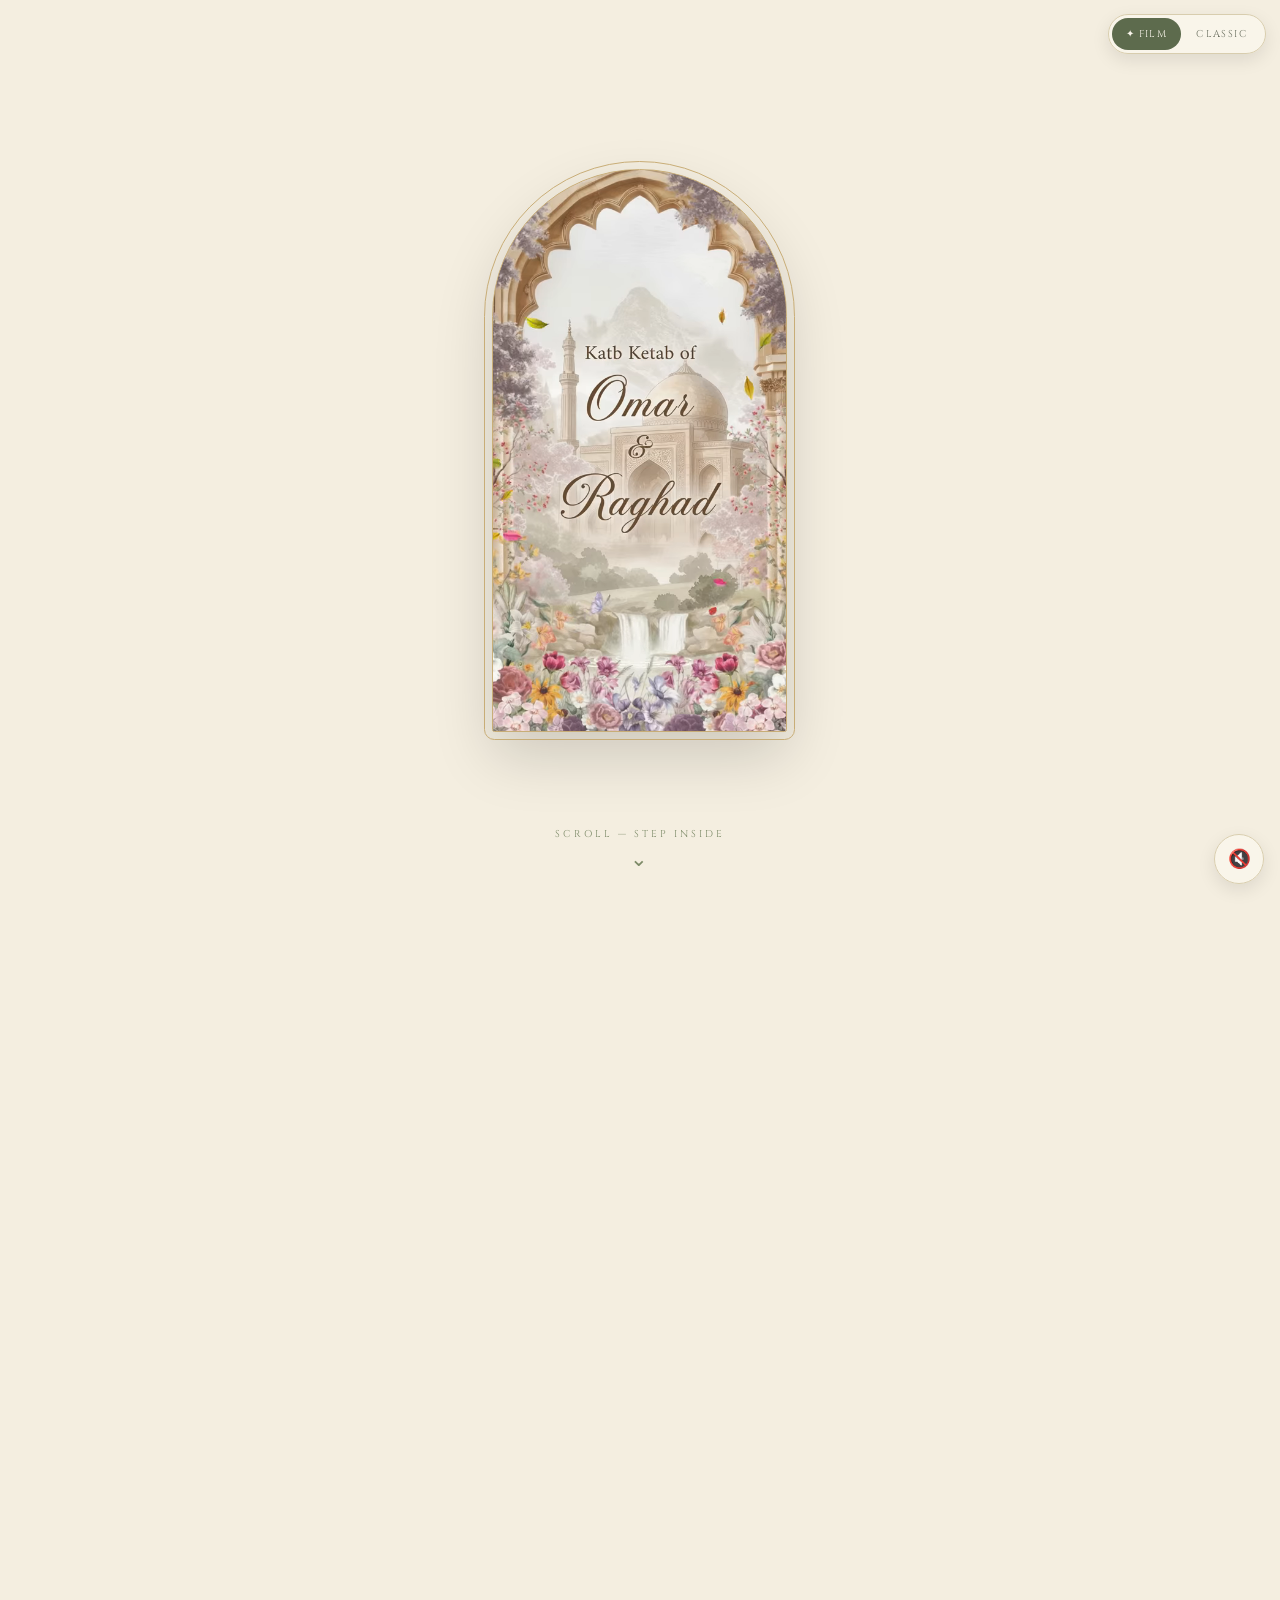
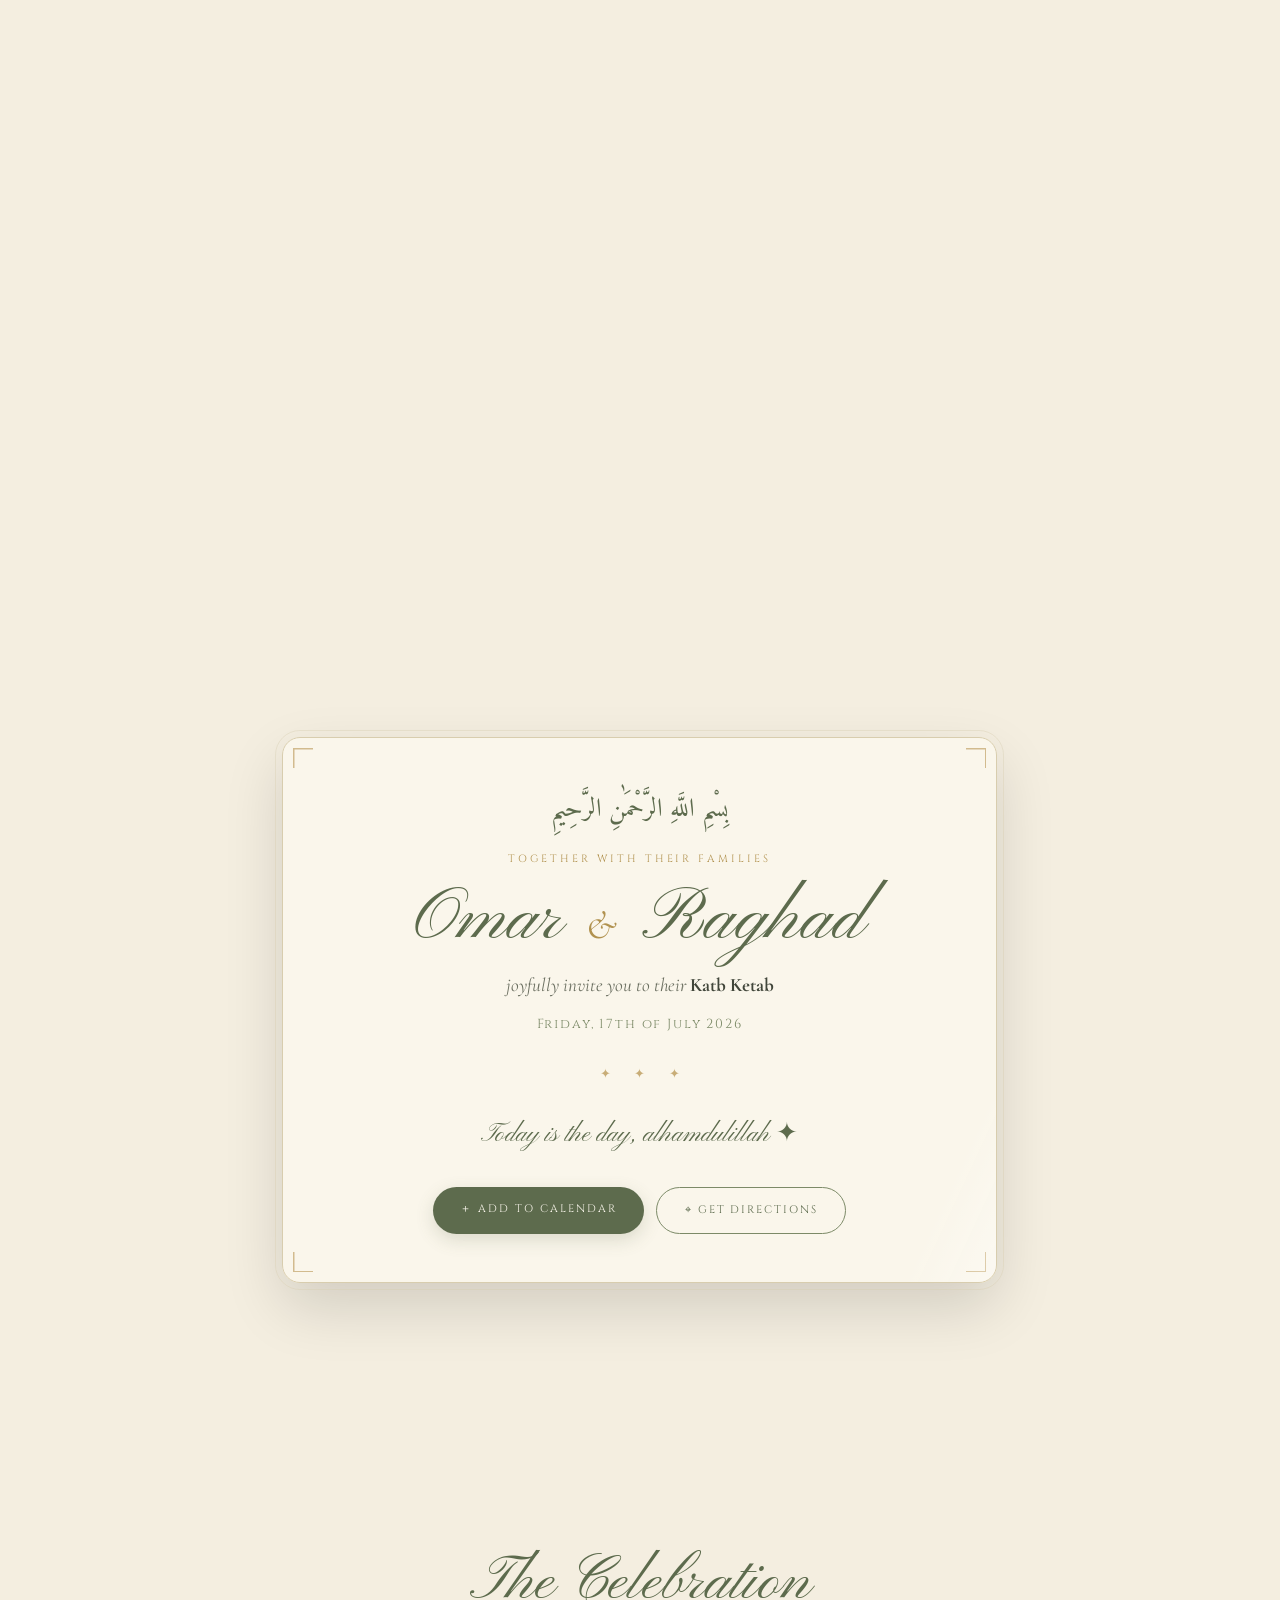
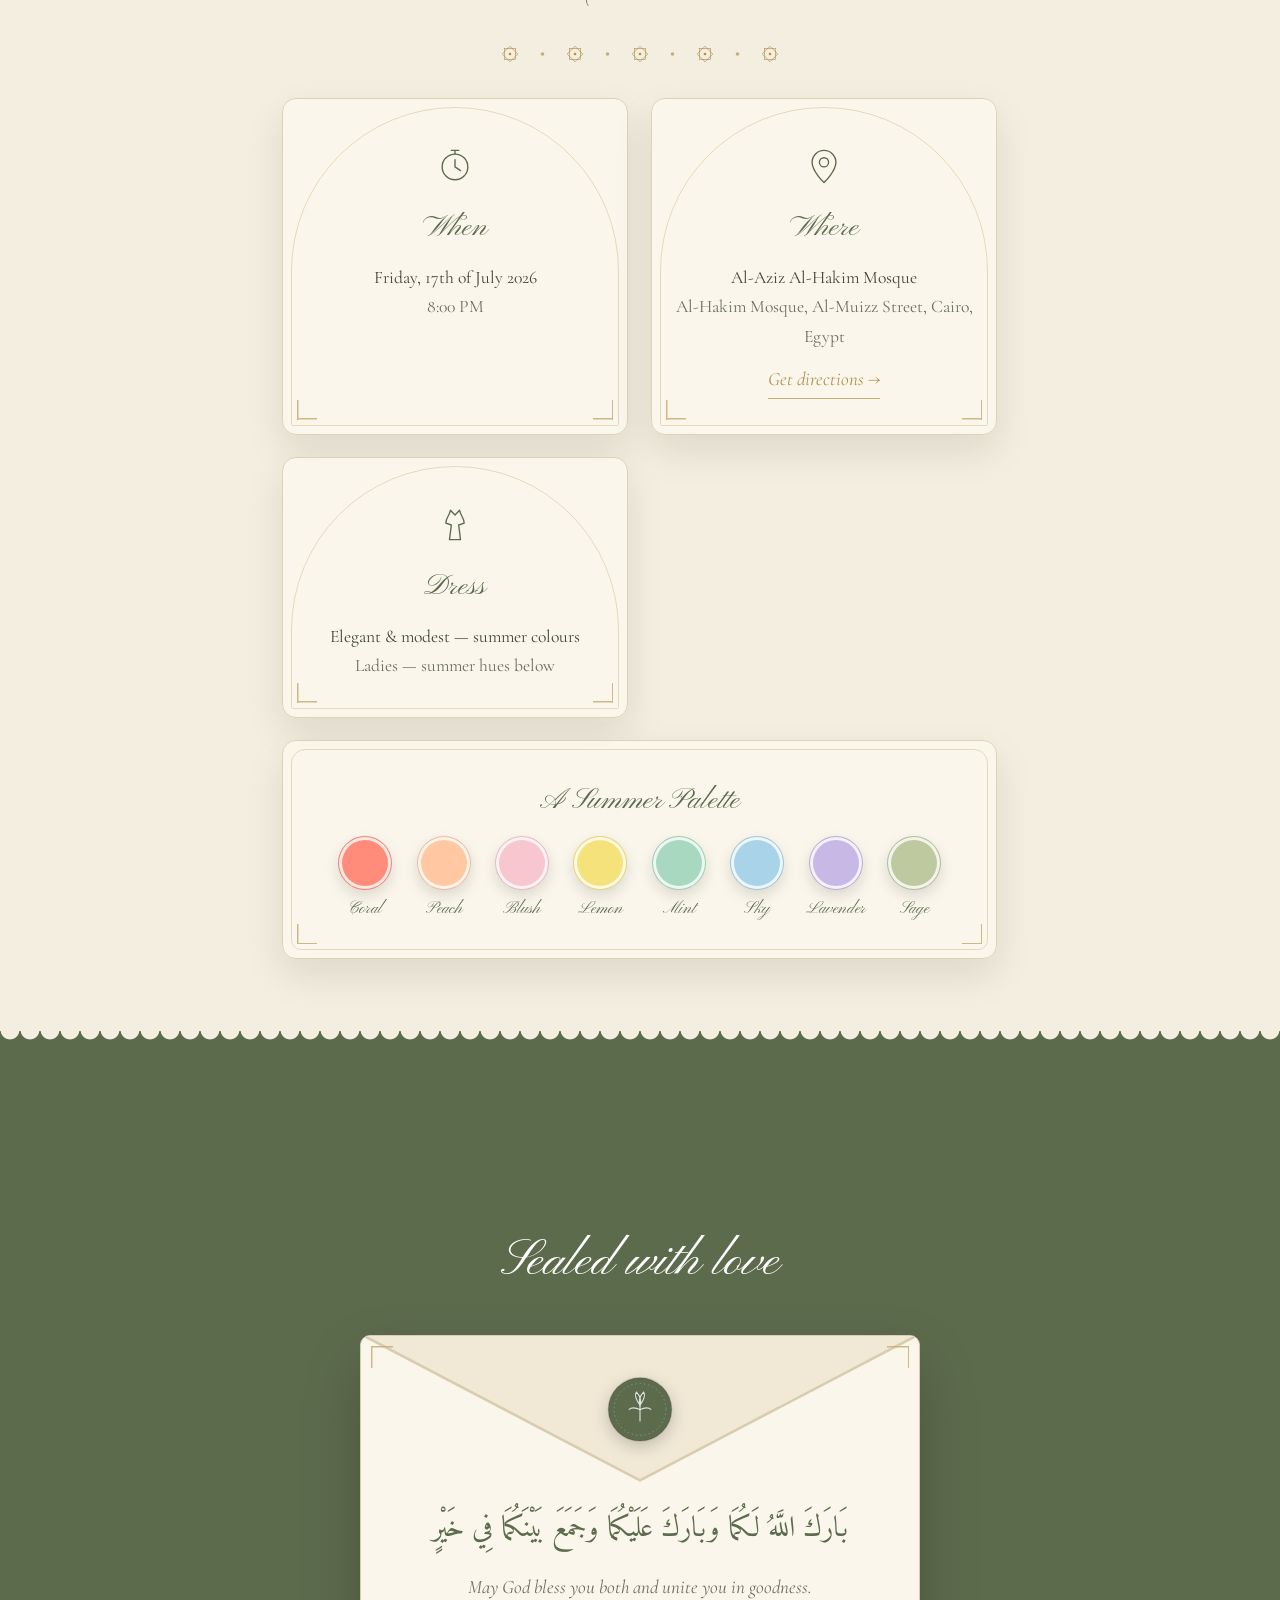
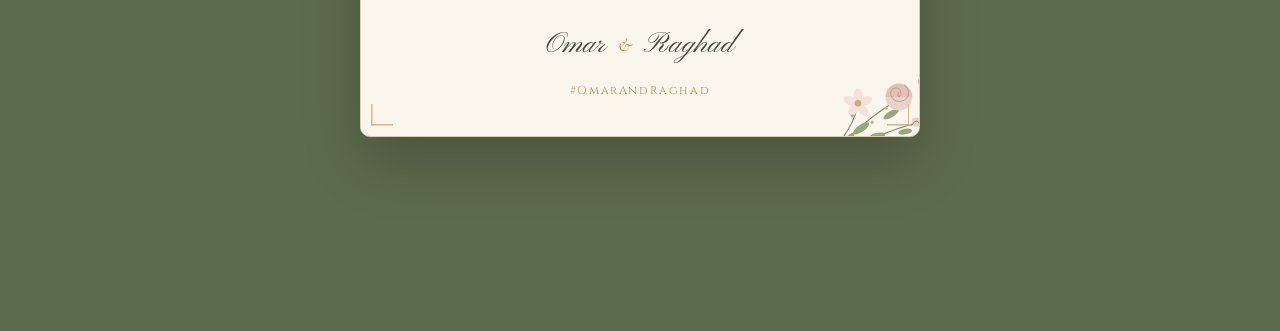
==== commit 0bc3eb21: "Bring classic arch cards and sealed-envelope closing into Film version - The Celebration: script tit" ====
--- a/index.html
+++ b/index.html
@@ -29,6 +29,98 @@
   <button id="soundBtn" class="sound-btn" aria-label="Toggle sound">
     <span id="soundIcon">🔇</span>
   </button>
+
+  <svg width="0" height="0" style="position:absolute" aria-hidden="true" focusable="false">
+    <defs>
+      <symbol id="star8" viewBox="0 0 40 40">
+        <g fill="none" stroke="currentColor" stroke-width="1.3">
+          <rect x="9" y="9" width="22" height="22"/>
+          <rect x="9" y="9" width="22" height="22" transform="rotate(45 20 20)"/>
+        </g>
+        <circle cx="20" cy="20" r="2.6" fill="currentColor"/>
+      </symbol>
+      <symbol id="starband" viewBox="0 0 300 24">
+        <use href="#star8" x="10"  y="2" width="20" height="20"/>
+        <use href="#star8" x="75"  y="2" width="20" height="20"/>
+        <use href="#star8" x="140" y="2" width="20" height="20"/>
+        <use href="#star8" x="205" y="2" width="20" height="20"/>
+        <use href="#star8" x="270" y="2" width="20" height="20"/>
+        <g fill="currentColor" opacity=".7">
+          <circle cx="52.5" cy="12" r="1.8"/><circle cx="117.5" cy="12" r="1.8"/>
+          <circle cx="182.5" cy="12" r="1.8"/><circle cx="247.5" cy="12" r="1.8"/>
+        </g>
+      </symbol>
+      <symbol id="crescent" viewBox="0 0 40 40">
+        <path d="M27 4 A 16 16 0 1 0 36 22 A 12.5 12.5 0 1 1 27 4 Z" fill="currentColor"/>
+      </symbol>
+      <symbol id="bouquet" viewBox="0 0 160 120">
+        <g fill="none" stroke="#7c8a67" stroke-width="1.4" stroke-linecap="round">
+          <path d="M20 110 C 45 85 70 60 103 42"/>
+          <path d="M30 112 C 60 95 90 80 124 72"/>
+          <path d="M18 106 C 35 90 46 72 51 52"/>
+        </g>
+        <g fill="#9aa680">
+          <ellipse cx="56" cy="78" rx="12" ry="4.5" transform="rotate(-35 56 78)"/>
+          <ellipse cx="76" cy="88" rx="11" ry="4.2" transform="rotate(-15 76 88)"/>
+          <ellipse cx="40" cy="92" rx="10" ry="4"   transform="rotate(-50 40 92)"/>
+          <ellipse cx="94" cy="60" rx="11" ry="4"   transform="rotate(-30 94 60)"/>
+          <ellipse cx="112" cy="82" rx="9" ry="3.6" transform="rotate(-10 112 82)"/>
+        </g>
+        <!-- main rose -->
+        <circle cx="104" cy="38" r="17" fill="#e9d2c9"/>
+        <path d="M87 38 a17 17 0 0 1 34 0" fill="#dcb2a9" opacity=".55"/>
+        <g fill="none" stroke="#bb9188" stroke-width="1.1" stroke-linecap="round">
+          <path d="M104 38 C 108 34 107 29 103 27 C 97 25 92 30 94 36 C 96 43 104 46 111 42 C 118 38 118 28 111 23"/>
+          <path d="M104 38 C 102 36 102 33 104 32"/>
+        </g>
+        <!-- five-petal blossom -->
+        <g transform="translate(52 46)">
+          <g fill="#f4e2da">
+            <ellipse cx="0" cy="-10" rx="5.5" ry="9"/>
+            <ellipse cx="0" cy="-10" rx="5.5" ry="9" transform="rotate(72)"/>
+            <ellipse cx="0" cy="-10" rx="5.5" ry="9" transform="rotate(144)"/>
+            <ellipse cx="0" cy="-10" rx="5.5" ry="9" transform="rotate(216)"/>
+            <ellipse cx="0" cy="-10" rx="5.5" ry="9" transform="rotate(288)"/>
+          </g>
+          <circle r="4.2" fill="#c8ad77"/>
+        </g>
+        <!-- bud -->
+        <circle cx="126" cy="70" r="6" fill="#e9d2c9"/>
+        <path d="M120 75 Q126 62 132 75" fill="none" stroke="#7c8a67" stroke-width="1.2"/>
+        <!-- islamic crescent & star tucked into the flowers -->
+        <use href="#crescent" x="126" y="8" width="22" height="22" style="color:#c8ad77"/>
+        <use href="#star8" x="146" y="2" width="11" height="11" style="color:#c8ad77"/>
+        <g fill="#c8ad77">
+          <circle cx="70" cy="70" r="2"/><circle cx="88" cy="52" r="2"/><circle cx="45" cy="62" r="2"/>
+        </g>
+      </symbol>
+      <symbol id="seal" viewBox="0 0 100 100">
+        <circle cx="50" cy="50" r="44" fill="currentColor"/>
+        <circle cx="50" cy="50" r="44" fill="none" stroke="#00000022" stroke-width="2"/>
+        <circle cx="50" cy="50" r="36" fill="none" stroke="#ffffff55" stroke-width="1" stroke-dasharray="2 4"/>
+        <g fill="none" stroke="#ffffffcc" stroke-width="1.6" stroke-linecap="round">
+          <path d="M50 66 V 44"/>
+          <path d="M50 44 C 44 36 42 30 45 26 C 50 31 52 38 50 44 C 48 38 50 31 55 26 C 58 30 56 36 50 44Z"/>
+          <path d="M50 50 C 43 47 38 47 35 50 M50 50 C 57 47 62 47 65 50"/>
+        </g>
+      </symbol>
+      <symbol id="ic-when" viewBox="0 0 48 48">
+        <g fill="none" stroke="currentColor" stroke-width="1.5" stroke-linecap="round" stroke-linejoin="round">
+          <circle cx="24" cy="25" r="14"/><path d="M24 17 V 25 L 30 29 M24 11 V 7 M20 7 H 28"/>
+        </g>
+      </symbol>
+      <symbol id="ic-where" viewBox="0 0 48 48">
+        <g fill="none" stroke="currentColor" stroke-width="1.5" stroke-linecap="round" stroke-linejoin="round">
+          <path d="M24 42 C 24 42 37 30 37 20 A 13 13 0 0 0 11 20 C 11 30 24 42 24 42Z"/><circle cx="24" cy="20" r="5"/>
+        </g>
+      </symbol>
+      <symbol id="ic-dress" viewBox="0 0 48 48">
+        <g fill="none" stroke="currentColor" stroke-width="1.5" stroke-linecap="round" stroke-linejoin="round">
+          <path d="M19 8 L 24 13 L 29 8 M19 8 C 18 14 14 16 14 22 L 20 24 L 18 40 H 30 L 28 24 L 34 22 C 34 16 30 14 29 8"/>
+        </g>
+      </symbol>
+    </defs>
+  </svg>
 
   <!-- ============ THE FILM PORTAL (fixed backdrop) ============ -->
   <!-- First view: the film inside a gold arch. Scrolling steps through the
@@ -84,34 +176,53 @@
     </section>
 
     <section class="block details">
-      <div class="card reveal">
-        <h2 class="block__title st">The Celebration</h2>
-        <div class="details__row st">
-          <div class="detail">
-            <h3>When</h3>
-            <p data-config="dateLong">Friday, 17 July 2026</p>
-            <p class="muted" data-config="time">8:00 PM</p>
-          </div>
-          <div class="detail">
-            <h3>Where</h3>
-            <p data-config="venue">Al-Aziz Al-Hakim Mosque</p>
-            <p class="muted" data-config="address">Cairo, Egypt</p>
-          </div>
-          <div class="detail">
-            <h3>Dress</h3>
-            <p data-config="dress">Elegant &amp; modest</p>
-            <p class="muted">Ladies — summer hues below</p>
-          </div>
-        </div>
-        <div class="palette" id="paletteGrid"></div>
+      <h2 class="block__title script reveal">The Celebration</h2>
+      <svg class="starband reveal" viewBox="0 0 300 24" aria-hidden="true"><use href="#starband"/></svg>
+      <div class="details__grid">
+        <div class="arch-card reveal">
+          <svg class="ico" viewBox="0 0 48 48" aria-hidden="true"><use href="#ic-when"/></svg>
+          <h3 class="arch-card__head">When</h3>
+          <p data-config="dateLong">Friday, 17 July 2026</p>
+          <p class="muted" data-config="time">8:00 PM</p>
+        </div>
+        <div class="arch-card reveal">
+          <svg class="ico" viewBox="0 0 48 48" aria-hidden="true"><use href="#ic-where"/></svg>
+          <h3 class="arch-card__head">Where</h3>
+          <p data-config="venue">Al-Aziz Al-Hakim Mosque</p>
+          <p class="muted" data-config="address">Cairo, Egypt</p>
+          <a href="#" id="mapBtn2" class="arch-card__link">Get directions →</a>
+        </div>
+        <div class="arch-card reveal">
+          <svg class="ico" viewBox="0 0 48 48" aria-hidden="true"><use href="#ic-dress"/></svg>
+          <h3 class="arch-card__head">Dress</h3>
+          <p data-config="dress">Elegant &amp; modest</p>
+          <p class="muted">Ladies — summer hues below</p>
+        </div>
+        <div class="arch-card arch-card--palette reveal">
+          <h3 class="arch-card__head">A Summer Palette</h3>
+          <div class="palette" id="paletteGrid"></div>
+        </div>
       </div>
     </section>
 
-    <section class="block closing">
-      <div class="card reveal">
-        <div class="divider st" aria-hidden="true">✦ ✦ ✦</div>
-        <p class="closing__ar st" lang="ar" dir="rtl">بَارَكَ اللَّهُ لَكُمَا وَبَارَكَ عَلَيْكُمَا وَجَمَعَ بَيْنَكُمَا فِي خَيْرٍ</p>
+    <section class="sage" id="closing">
+      <div class="sage__lace" aria-hidden="true"></div>
+      <p class="sage__sent script reveal">Sealed with love</p>
+
+      <div class="env-back reveal">
+        <svg class="env-back__flap" viewBox="0 0 340 96" preserveAspectRatio="none" aria-hidden="true">
+          <path d="M2 0 L170 88 L338 0" fill="#f1e9d6" stroke="#d8cdae" stroke-width="1.6" stroke-linejoin="round"/>
+        </svg>
+        <div class="env-back__seal" aria-hidden="true"><svg viewBox="0 0 100 100"><use href="#seal"/></svg></div>
+        <svg class="env-back__bouquet" viewBox="0 0 160 120" aria-hidden="true"><use href="#bouquet"/></svg>
+
+        <p class="closing__ar st" lang="ar" dir="rtl">بَارَكَ اللَّهُ لَكُمَا وَبَارَكَ عَلَيْكُمَا وَجَمَعَ بَيْنَكُمَا فِي خَيْرٍ</p>
         <p class="closing__en st">May God bless you both and unite you in goodness.</p>
+        <p class="names-line st">
+          <span data-config="groom">Omar</span>
+          <i>&amp;</i>
+          <span data-config="bride">Raghad</span>
+        </p>
         <p class="closing__hashtag st" data-config="hashtag">#OmarAndRaghad</p>
       </div>
     </section>
--- a/v2.css
+++ b/v2.css
@@ -153,10 +153,102 @@
 }
 .swatch b { display: block; font-weight: 400; font-family: var(--font-script); color: var(--sage); font-size: 1.05rem; margin-top: .3rem; }
 
-/* closing */
-.closing { padding-bottom: 5.5rem; }
+/* ---------------- classic-style arch cards (The Celebration) ---------------- */
+.script { font-family: var(--font-script) !important; font-weight: 400 !important; }
+.block__title.script { font-size: clamp(2.6rem, 9vw, 3.8rem); margin-bottom: .4rem; }
+.starband { width: clamp(190px, 52vw, 300px); height: auto; color: var(--gold); margin: 0 auto 2rem; display: block; }
+
+.details__grid { display: grid; grid-template-columns: repeat(auto-fit, minmax(250px, 1fr)); gap: 1.4rem; width: 100%; }
+.arch-card {
+  position: relative; text-align: center;
+  background: #faf6ecf5; border: 1px solid #ddd2b4; border-radius: 14px;
+  box-shadow: 0 16px 40px #00000018;
+  padding: 2.8rem 1.4rem 2.2rem;
+  overflow: hidden;
+}
+.arch-card::before { /* inner mihrab arch outline */
+  content: ""; position: absolute; inset: 8px; pointer-events: none;
+  border: 1px solid #e3d9bb; border-radius: 999px 999px 10px 10px;
+}
+.arch-card::after { /* gold bottom corner brackets */
+  content: ""; position: absolute; inset: 14px; pointer-events: none;
+  background:
+    linear-gradient(#c8ad77, #c8ad77) bottom left  / 20px 1.5px,
+    linear-gradient(#c8ad77, #c8ad77) bottom left  / 1.5px 20px,
+    linear-gradient(#c8ad77, #c8ad77) bottom right / 20px 1.5px,
+    linear-gradient(#c8ad77, #c8ad77) bottom right / 1.5px 20px;
+  background-repeat: no-repeat; opacity: .85;
+}
+.arch-card .ico { width: 44px; height: 44px; color: var(--sage); margin-bottom: .3rem; }
+.arch-card__head { font-family: var(--font-script); font-weight: 400; font-size: 1.9rem; color: var(--sage); margin-bottom: .5rem; }
+.arch-card p { font-size: 1.1rem; }
+.arch-card__link {
+  display: inline-block; margin-top: .7rem; color: var(--gold); text-decoration: none;
+  font-style: italic; border-bottom: 1px solid #c8ad77; padding-bottom: 2px; transition: color .3s;
+}
+.arch-card__link:hover { color: var(--sage); }
+.arch-card--palette { grid-column: 1 / -1; padding-top: 2.2rem; }
+.arch-card--palette::before { border-radius: 14px 14px 10px 10px; }
+/* arch cards spring in one after another */
+.arch-card.reveal { opacity: 0; }
+.arch-card.reveal.is-visible { animation: cardIn .85s cubic-bezier(.30,1.25,.42,1) both; }
+.details__grid .arch-card:nth-child(2).is-visible { animation-delay: .12s; }
+.details__grid .arch-card:nth-child(3).is-visible { animation-delay: .24s; }
+.details__grid .arch-card:nth-child(4).is-visible { animation-delay: .36s; }
+
+/* ---------------- sage envelope closing (Sealed with love) ---------------- */
+.sage {
+  position: relative; background: var(--sage); z-index: 2;
+  min-height: 100vh; min-height: 100svh;
+  display: flex; flex-direction: column; align-items: center; justify-content: center;
+  padding: 4.5rem max(1.2rem, env(safe-area-inset-left)) calc(5rem + env(safe-area-inset-bottom, 0px));
+  text-align: center;
+}
+.sage__lace {
+  position: absolute; top: -1px; left: 0; right: 0; height: 26px;
+  background: radial-gradient(circle at 10px 0, var(--cream) 9px, transparent 9.8px) 0 0 / 20px 26px repeat-x;
+}
+.sage__sent { font-size: clamp(2.2rem, 8vw, 3.2rem); color: #fff; margin-bottom: 1.8rem; }
+.env-back {
+  position: relative; width: min(560px, 100%);
+  background: var(--paper); border-radius: 10px;
+  border: 1px solid #d8cdae; box-shadow: 0 26px 60px #00000033;
+  padding: clamp(115px, 30vw, 165px) clamp(1.2rem, 5vw, 2.4rem) 2.2rem;
+  overflow: hidden;
+}
+.env-back::after { /* gold corner brackets */
+  content: ""; position: absolute; inset: 10px; pointer-events: none;
+  background:
+    linear-gradient(#c8ad77, #c8ad77) top left      / 22px 1.5px,
+    linear-gradient(#c8ad77, #c8ad77) top left      / 1.5px 22px,
+    linear-gradient(#c8ad77, #c8ad77) top right     / 22px 1.5px,
+    linear-gradient(#c8ad77, #c8ad77) top right     / 1.5px 22px,
+    linear-gradient(#c8ad77, #c8ad77) bottom left   / 22px 1.5px,
+    linear-gradient(#c8ad77, #c8ad77) bottom left   / 1.5px 22px,
+    linear-gradient(#c8ad77, #c8ad77) bottom right  / 22px 1.5px,
+    linear-gradient(#c8ad77, #c8ad77) bottom right  / 1.5px 22px;
+  background-repeat: no-repeat; opacity: .85;
+}
+.env-back__flap { position: absolute; top: 0; left: 0; width: 100%; height: auto; }
+.env-back__seal {
+  position: absolute; top: 0; left: 50%; width: 72px; height: 72px;
+  transform: translate(-50%, 52%); color: var(--sage);
+  filter: drop-shadow(0 5px 8px #00000033);
+  animation: sealPulse 3.2s ease-in-out infinite;
+}
+.env-back__seal svg { width: 100%; height: 100%; display: block; }
+@keyframes sealPulse {
+  0%,100% { filter: drop-shadow(0 5px 8px #00000033); }
+  50%     { filter: drop-shadow(0 5px 16px #5d6b4d88); }
+}
+.env-back__bouquet { position: absolute; bottom: -26px; right: -24px; width: clamp(96px, 20vw, 126px); pointer-events: none; }
+.env-back.reveal { opacity: 0; }
+.env-back.reveal.is-visible { animation: cardIn .95s cubic-bezier(.30,1.25,.42,1) both; }
 .closing__ar { font-family: var(--font-arabic); font-size: clamp(1.3rem, 4.4vw, 1.8rem); color: var(--sage); line-height: 2; margin-bottom: .8rem; }
 .closing__en { font-style: italic; color: var(--ink-soft); margin-bottom: 1rem; }
+.names-line { display: flex; align-items: center; justify-content: center; gap: .7rem; margin-bottom: .6rem; }
+.names-line span { font-family: var(--font-script); font-size: 1.9rem; color: var(--ink); }
+.names-line i { font-family: var(--font-serif); font-style: italic; color: var(--gold); font-size: 1.2rem; }
 .closing__hashtag { font-family: var(--font-label); font-size: .72rem; letter-spacing: .14em; color: var(--gold); }
 
 /* ---------------- paper cards over the film ---------------- */
@@ -203,47 +295,47 @@
 }
 /* inner lines cascade in, focusing from a soft blur */
 .st { opacity: 0; transform: translateY(18px); filter: blur(5px); }
-.card.is-visible .st {
+.reveal.is-visible .st {
   animation: stIn .75s var(--ease) both;
 }
 @keyframes stIn {
   from { opacity: 0; transform: translateY(18px); filter: blur(5px); }
   to   { opacity: 1; transform: none; filter: none; }
 }
-.card.is-visible .st:nth-child(1)  { animation-delay: .30s; }
-.card.is-visible .st:nth-child(2)  { animation-delay: .42s; }
-.card.is-visible .st:nth-child(3)  { animation-delay: .54s; }
-.card.is-visible .st:nth-child(4)  { animation-delay: .66s; }
-.card.is-visible .st:nth-child(5)  { animation-delay: .78s; }
-.card.is-visible .st:nth-child(6)  { animation-delay: .90s; }
-.card.is-visible .st:nth-child(7)  { animation-delay: 1.02s; }
-.card.is-visible .st:nth-child(8)  { animation-delay: 1.14s; }
-.card.is-visible .st:nth-child(9)  { animation-delay: 1.26s; }
-.card.is-visible .st:nth-child(10) { animation-delay: 1.38s; }
+.reveal.is-visible .st:nth-child(1)  { animation-delay: .30s; }
+.reveal.is-visible .st:nth-child(2)  { animation-delay: .42s; }
+.reveal.is-visible .st:nth-child(3)  { animation-delay: .54s; }
+.reveal.is-visible .st:nth-child(4)  { animation-delay: .66s; }
+.reveal.is-visible .st:nth-child(5)  { animation-delay: .78s; }
+.reveal.is-visible .st:nth-child(6)  { animation-delay: .90s; }
+.reveal.is-visible .st:nth-child(7)  { animation-delay: 1.02s; }
+.reveal.is-visible .st:nth-child(8)  { animation-delay: 1.14s; }
+.reveal.is-visible .st:nth-child(9)  { animation-delay: 1.26s; }
+.reveal.is-visible .st:nth-child(10) { animation-delay: 1.38s; }
 /* the names write themselves in */
-.card.is-visible .invite__names { animation: namesIn 1.5s var(--ease) both; animation-delay: .55s; }
+.reveal.is-visible .invite__names { animation: namesIn 1.5s var(--ease) both; animation-delay: .55s; }
 @keyframes namesIn {
   0%   { opacity: 0; clip-path: inset(-20% 100% -20% 0); filter: none; transform: none; }
   30%  { opacity: 1; }
   100% { opacity: 1; clip-path: inset(-20% -10% -20% 0); filter: none; transform: none; }
 }
 /* countdown cells pop one-two-three-four */
-.card.is-visible .cd { animation: cdPop .65s cubic-bezier(.34,1.56,.64,1) both; }
-.card.is-visible .cd:nth-child(1) { animation-delay: 1.0s; }
-.card.is-visible .cd:nth-child(2) { animation-delay: 1.12s; }
-.card.is-visible .cd:nth-child(3) { animation-delay: 1.24s; }
-.card.is-visible .cd:nth-child(4) { animation-delay: 1.36s; }
+.reveal.is-visible .cd { animation: cdPop .65s cubic-bezier(.34,1.56,.64,1) both; }
+.reveal.is-visible .cd:nth-child(1) { animation-delay: 1.0s; }
+.reveal.is-visible .cd:nth-child(2) { animation-delay: 1.12s; }
+.reveal.is-visible .cd:nth-child(3) { animation-delay: 1.24s; }
+.reveal.is-visible .cd:nth-child(4) { animation-delay: 1.36s; }
 @keyframes cdPop { from { opacity: 0; transform: translateY(22px) scale(.6); } to { opacity: 1; transform: none; } }
 /* palette swatches bloom in a cascade */
-.card.is-visible .swatch { animation: swPop .6s cubic-bezier(.34,1.56,.64,1) both; }
-.card.is-visible .swatch:nth-child(1) { animation-delay: .9s; }
-.card.is-visible .swatch:nth-child(2) { animation-delay: .98s; }
-.card.is-visible .swatch:nth-child(3) { animation-delay: 1.06s; }
-.card.is-visible .swatch:nth-child(4) { animation-delay: 1.14s; }
-.card.is-visible .swatch:nth-child(5) { animation-delay: 1.22s; }
-.card.is-visible .swatch:nth-child(6) { animation-delay: 1.30s; }
-.card.is-visible .swatch:nth-child(7) { animation-delay: 1.38s; }
-.card.is-visible .swatch:nth-child(8) { animation-delay: 1.46s; }
+.reveal.is-visible .swatch { animation: swPop .6s cubic-bezier(.34,1.56,.64,1) both; }
+.reveal.is-visible .swatch:nth-child(1) { animation-delay: .9s; }
+.reveal.is-visible .swatch:nth-child(2) { animation-delay: .98s; }
+.reveal.is-visible .swatch:nth-child(3) { animation-delay: 1.06s; }
+.reveal.is-visible .swatch:nth-child(4) { animation-delay: 1.14s; }
+.reveal.is-visible .swatch:nth-child(5) { animation-delay: 1.22s; }
+.reveal.is-visible .swatch:nth-child(6) { animation-delay: 1.30s; }
+.reveal.is-visible .swatch:nth-child(7) { animation-delay: 1.38s; }
+.reveal.is-visible .swatch:nth-child(8) { animation-delay: 1.46s; }
 @keyframes swPop { from { opacity: 0; transform: translateY(18px) scale(.4); } to { opacity: 1; transform: none; } }
 .swatch { opacity: 0; }
 .card:not(.is-visible) .cd { opacity: 0; }
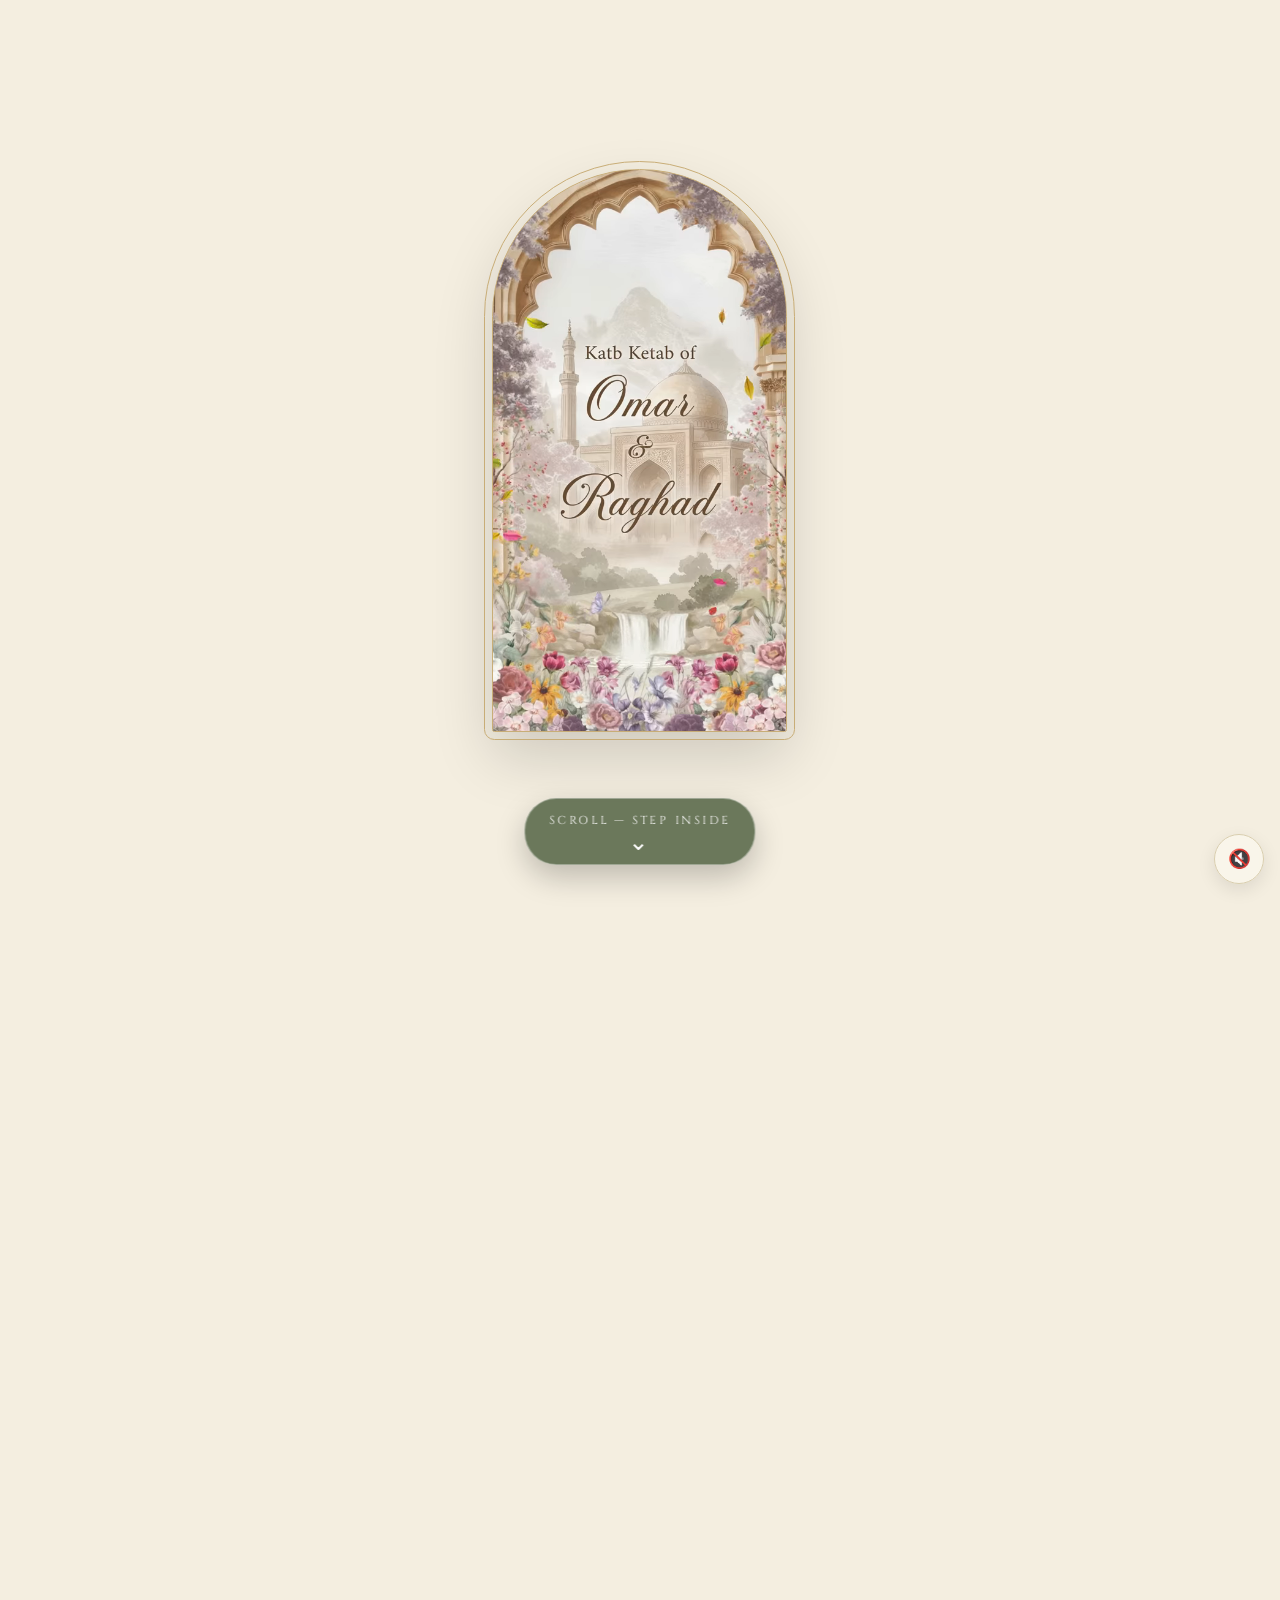
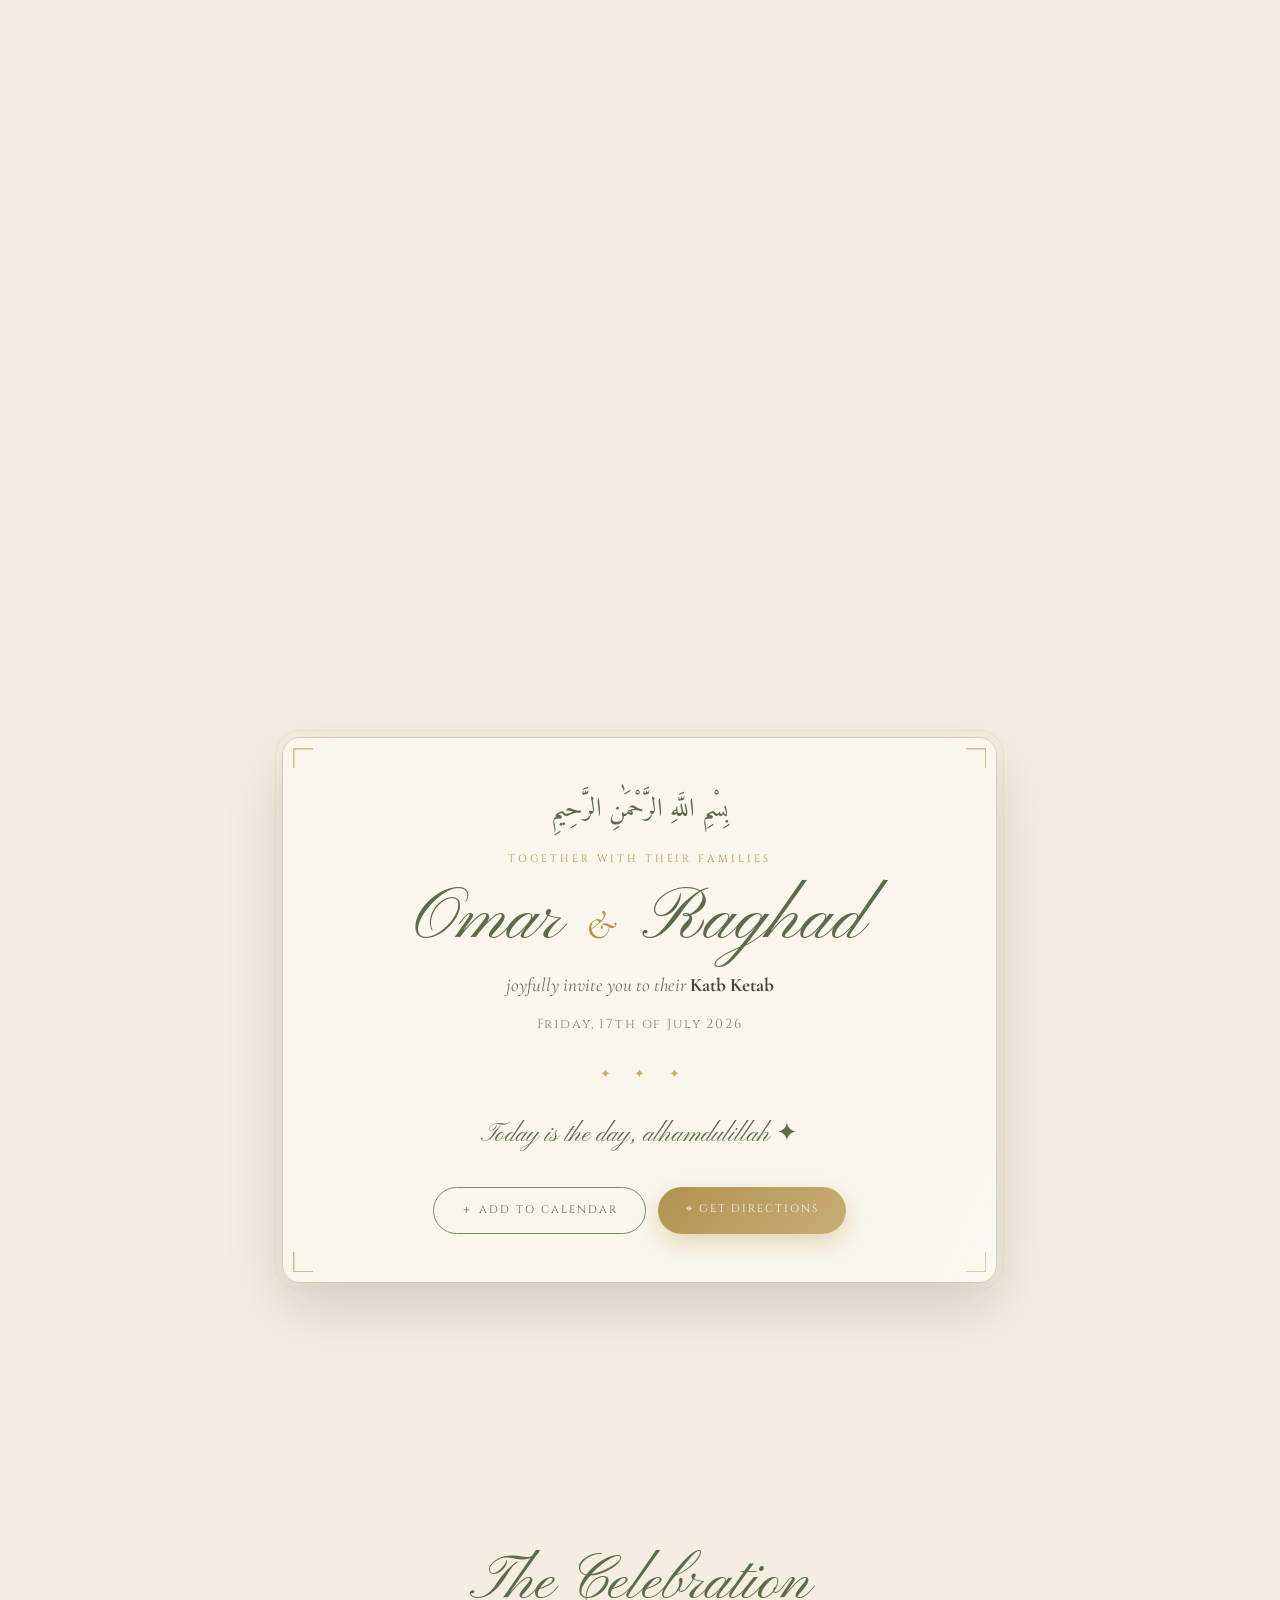
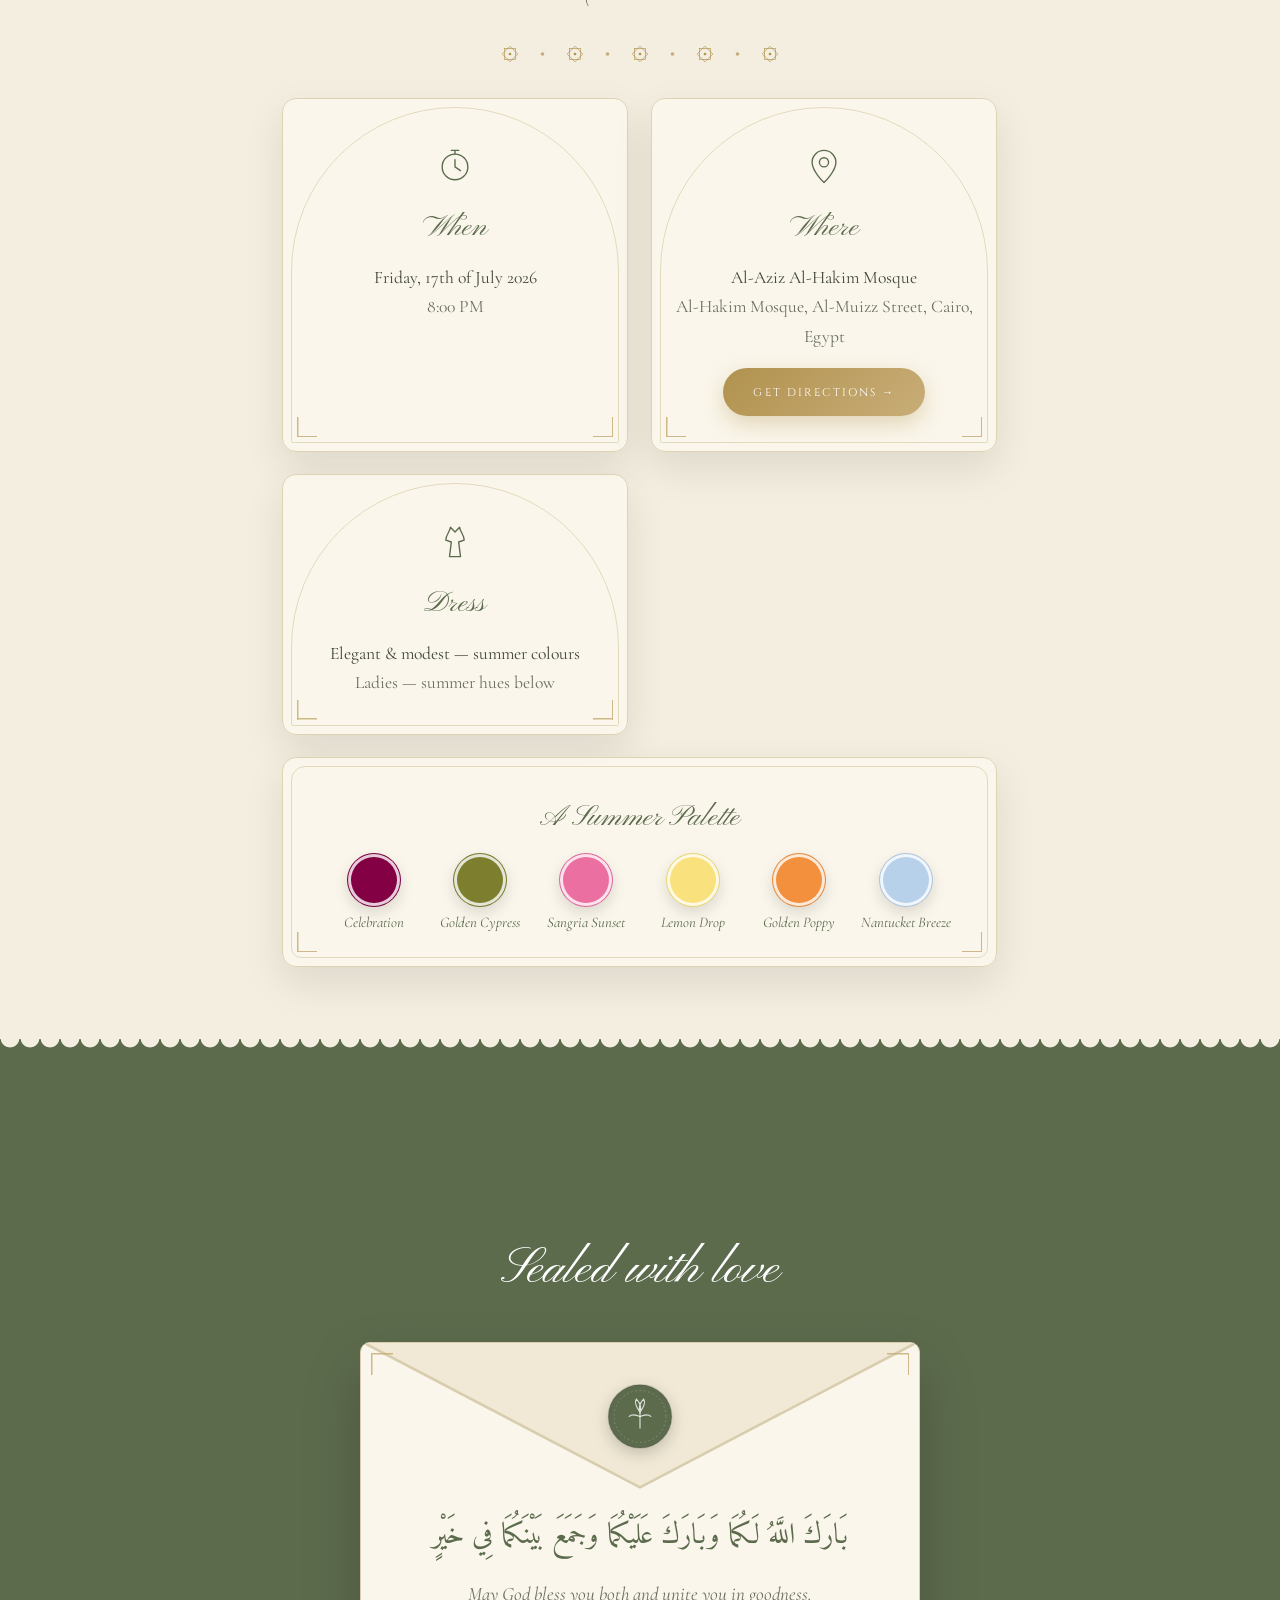
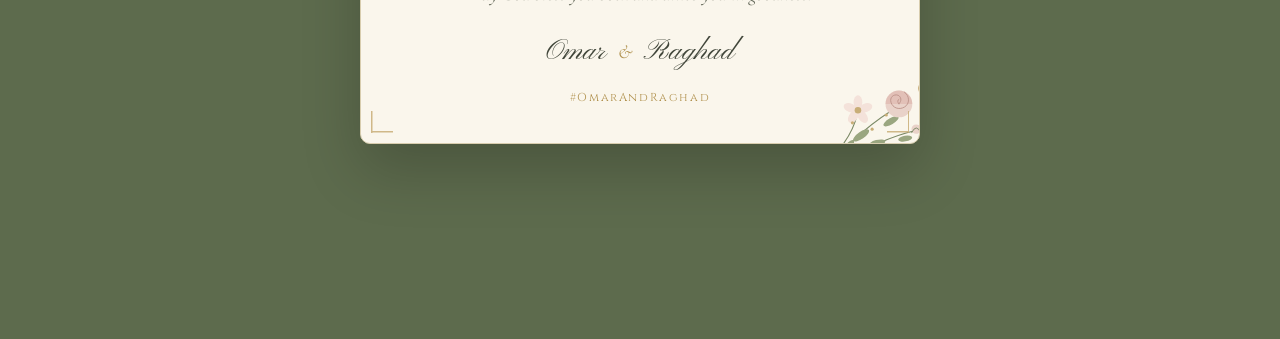
==== commit 539737f1: "Remove classic view; louder scroll cue; gold directions CTA; Pantone palette - Classic page and its " ====
--- a/index.html
+++ b/index.html
@@ -18,12 +18,6 @@
   <link rel="stylesheet" href="v2.css" />
 </head>
 <body>
-
-  <!-- Version toggle -->
-  <nav class="version-toggle" aria-label="Invitation version">
-    <a href="index.html" class="version-toggle__opt is-active" aria-current="page">✦ Film</a>
-    <a href="classic.html" class="version-toggle__opt">Classic</a>
-  </nav>
 
   <!-- Sound toggle -->
   <button id="soundBtn" class="sound-btn" aria-label="Toggle sound">
@@ -169,8 +163,8 @@
         <p class="countdown-done" id="countdownMsg" hidden>Today is the day, alhamdulillah ✦</p>
 
         <div class="actions st">
-          <a href="#" id="calBtn" class="btn">＋ Add to calendar</a>
-          <a href="#" id="mapBtn" class="btn btn--ghost">⌖ Get directions</a>
+          <a href="#" id="calBtn" class="btn btn--ghost">＋ Add to calendar</a>
+          <a href="#" id="mapBtn" class="btn btn--gold">⌖ Get directions</a>
         </div>
       </div>
     </section>
--- a/v2.css
+++ b/v2.css
@@ -23,19 +23,6 @@
 }
 
 /* ---------------- version + sound toggles ---------------- */
-.version-toggle {
-  position: fixed; top: max(.9rem, env(safe-area-inset-top)); right: max(.9rem, env(safe-area-inset-right));
-  z-index: 55; display: flex; gap: 2px; padding: 3px;
-  background: #faf6ecd9; backdrop-filter: blur(8px);
-  border: 1px solid #d8cdae; border-radius: 2rem; box-shadow: 0 6px 18px #00000018;
-}
-.version-toggle__opt {
-  font-family: var(--font-label); font-size: .62rem; letter-spacing: .14em; text-transform: uppercase;
-  color: var(--ink-soft); text-decoration: none; padding: .45rem .85rem; border-radius: 2rem;
-  transition: background .3s, color .3s;
-}
-.version-toggle__opt:hover { color: var(--sage); }
-.version-toggle__opt.is-active { background: var(--sage); color: var(--paper); }
 
 .sound-btn {
   position: fixed; right: max(1rem, env(safe-area-inset-right));
@@ -81,13 +68,19 @@
 /* scroll runway: arch -> inside -> faded backdrop, then content begins */
 .stage { position: relative; height: 240vh; height: 240svh; z-index: 2; }
 .stage__cue {
-  position: absolute; top: calc(100vh - 4.6rem); top: calc(100svh - 4.6rem);
+  position: absolute; top: calc(100vh - 6.4rem); top: calc(100svh - 6.4rem);
   left: 50%; transform: translateX(-50%);
-  color: var(--sage-mid); font-family: var(--font-label); font-size: .62rem;
-  letter-spacing: .3em; text-transform: uppercase; text-align: center;
+  background: #5d6b4de6; color: #fff;
+  border: 1px solid #ffffff59; border-radius: 2rem;
+  padding: .8rem 1.5rem .55rem; box-shadow: 0 12px 30px #00000038;
+  backdrop-filter: blur(6px);
+  font-family: var(--font-label); font-size: .72rem;
+  letter-spacing: .24em; text-transform: uppercase; text-align: center;
   pointer-events: none; white-space: nowrap;
-}
-.stage__cue-arrow { display: block; font-size: 1.3rem; animation: bob 2s ease-in-out infinite; }
+  animation: cuePulse 2.6s ease-in-out infinite;
+}
+@keyframes cuePulse { 0%,100% { transform: translateX(-50%) scale(1); } 50% { transform: translateX(-50%) scale(1.05); } }
+.stage__cue-arrow { display: block; font-size: 1.5rem; line-height: 1; animation: bob 1.6s ease-in-out infinite; }
 @keyframes bob { 0%,100% { transform: translateY(0); } 50% { transform: translateY(7px); } }
 
 /* ---------------- content over the faded film ---------------- */
@@ -131,6 +124,8 @@
   transition: transform .3s var(--ease), box-shadow .3s var(--ease);
 }
 .btn:hover { transform: translateY(-3px); box-shadow: 0 10px 24px #5d6b4d44; }
+.btn--gold { background: linear-gradient(135deg, #b1924f, #c8ad77); box-shadow: 0 8px 22px #b1924f55; animation: ctaGlow 3s ease-in-out infinite; }
+.btn--gold:hover { background: var(--sage); }
 .btn--ghost { background: transparent; color: var(--sage); border: 1px solid var(--sage-mid); box-shadow: none; }
 .btn--ghost:hover { background: var(--sage); color: var(--paper); }
 
@@ -146,12 +141,12 @@
 
 /* palette */
 .palette { display: flex; justify-content: center; flex-wrap: wrap; gap: .9rem; }
-.swatch { width: 64px; }
+.swatch { width: 92px; }
 .swatch i {
   display: block; width: 54px; height: 54px; margin: 0 auto; border-radius: 50%;
   box-shadow: inset 0 0 0 3px #ffffffcc, 0 6px 14px #00000020; border: 1px solid #00000010;
 }
-.swatch b { display: block; font-weight: 400; font-family: var(--font-script); color: var(--sage); font-size: 1.05rem; margin-top: .3rem; }
+.swatch b { display: block; font-weight: 400; font-family: var(--font-serif); font-style: italic; color: var(--sage); font-size: .92rem; line-height: 1.25; margin-top: .35rem; }
 
 /* ---------------- classic-style arch cards (The Celebration) ---------------- */
 .script { font-family: var(--font-script) !important; font-weight: 400 !important; }
@@ -183,10 +178,16 @@
 .arch-card__head { font-family: var(--font-script); font-weight: 400; font-size: 1.9rem; color: var(--sage); margin-bottom: .5rem; }
 .arch-card p { font-size: 1.1rem; }
 .arch-card__link {
-  display: inline-block; margin-top: .7rem; color: var(--gold); text-decoration: none;
-  font-style: italic; border-bottom: 1px solid #c8ad77; padding-bottom: 2px; transition: color .3s;
-}
-.arch-card__link:hover { color: var(--sage); }
+  display: inline-block; margin-top: 1rem; text-decoration: none;
+  background: linear-gradient(135deg, #b1924f, #c8ad77); color: #fff;
+  font-family: var(--font-label); font-size: .7rem; letter-spacing: .18em;
+  text-transform: uppercase; padding: .9rem 1.9rem; border-radius: 2rem;
+  box-shadow: 0 8px 22px #b1924f55;
+  animation: ctaGlow 3s ease-in-out infinite;
+  transition: transform .3s var(--ease), background .3s;
+}
+.arch-card__link:hover { transform: translateY(-3px); background: var(--sage); }
+@keyframes ctaGlow { 0%,100% { box-shadow: 0 8px 22px #b1924f55; } 50% { box-shadow: 0 8px 30px #b1924faa; } }
 .arch-card--palette { grid-column: 1 / -1; padding-top: 2.2rem; }
 .arch-card--palette::before { border-radius: 14px 14px 10px 10px; }
 /* arch cards spring in one after another */
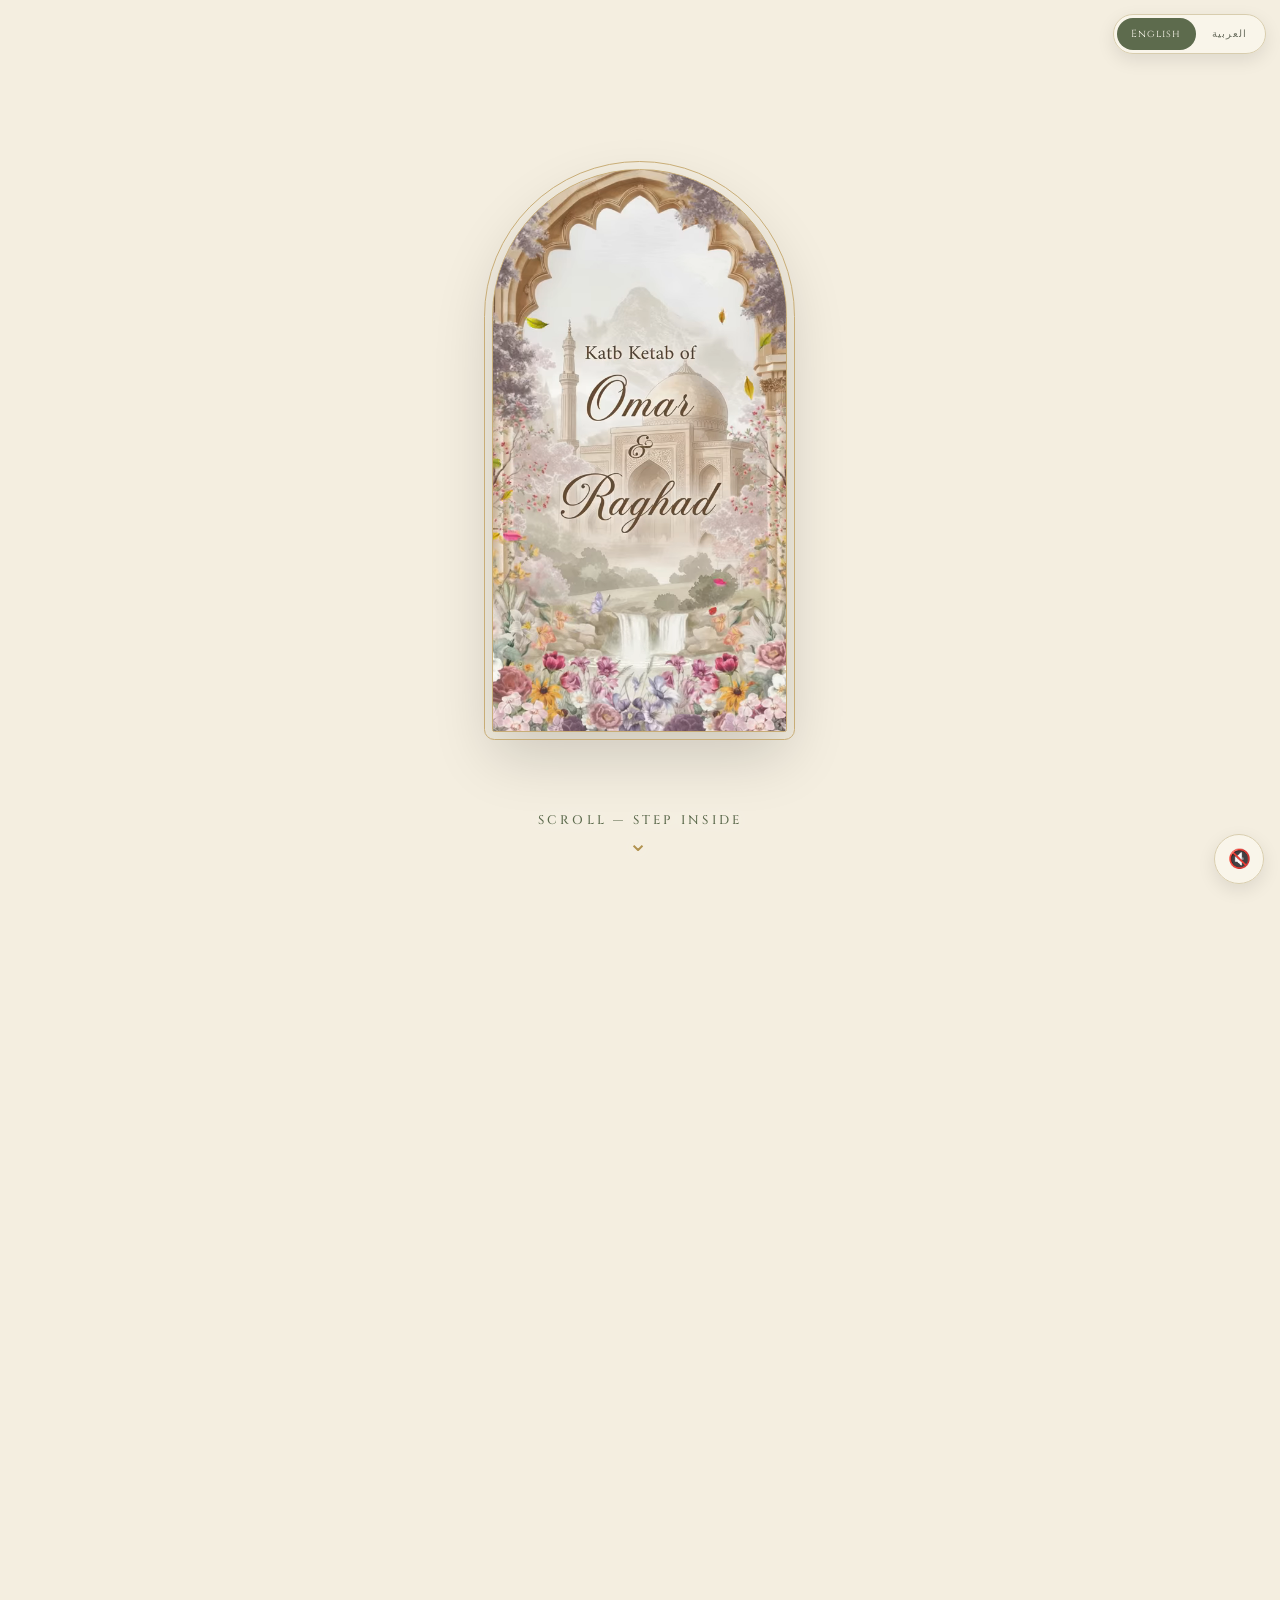
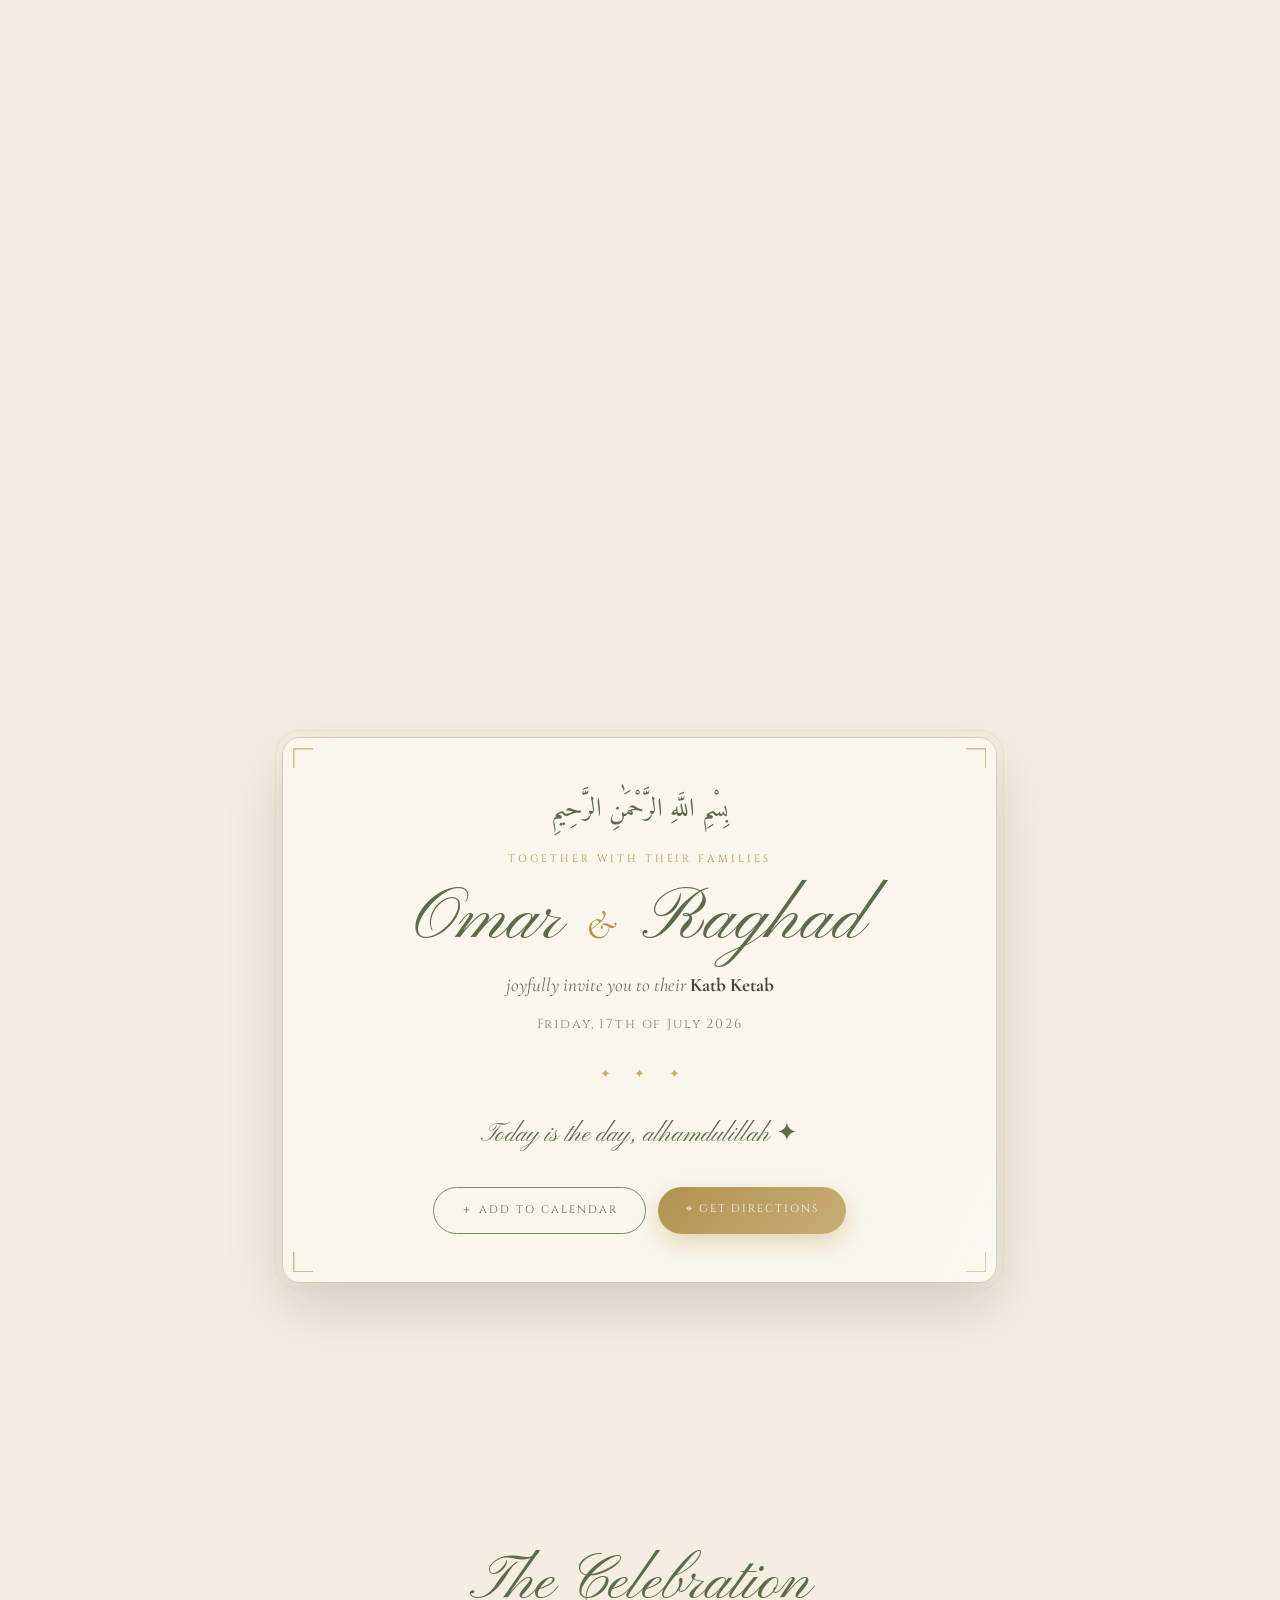
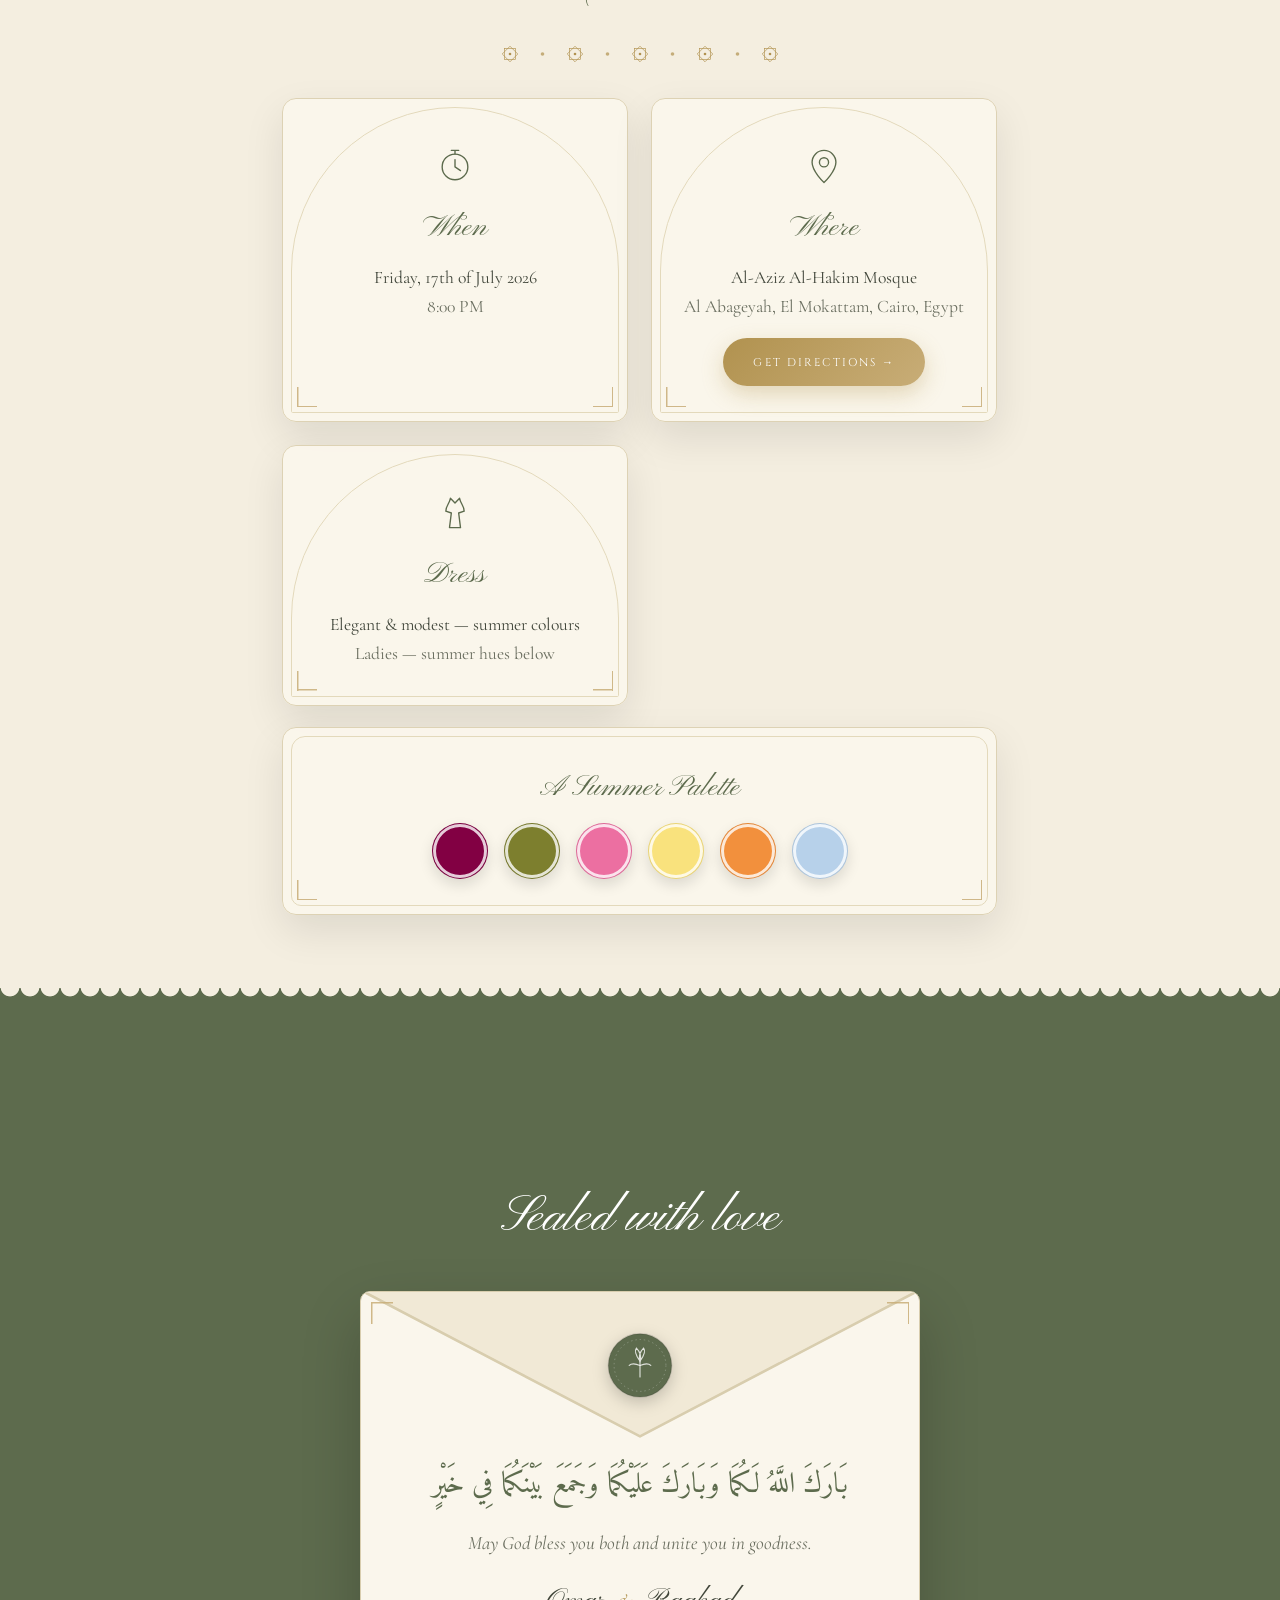
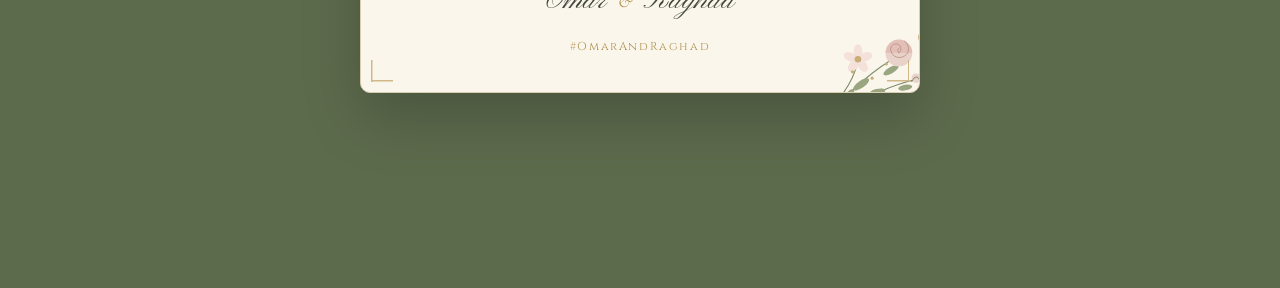
==== commit 0e80dd41: "Palette chips only, correct address, LTR Arabic countdown, subtle cue - Colour names removed - pure " ====
--- a/index.html
+++ b/index.html
@@ -18,6 +18,12 @@
   <link rel="stylesheet" href="v2.css" />
 </head>
 <body>
+
+  <!-- Language toggle -->
+  <nav class="version-toggle" aria-label="Language">
+    <a href="index.html" class="version-toggle__opt is-active" aria-current="page">English</a>
+    <a href="ar.html" class="version-toggle__opt" lang="ar">العربية</a>
+  </nav>
 
   <!-- Sound toggle -->
   <button id="soundBtn" class="sound-btn" aria-label="Toggle sound">
@@ -183,7 +189,7 @@
           <svg class="ico" viewBox="0 0 48 48" aria-hidden="true"><use href="#ic-where"/></svg>
           <h3 class="arch-card__head">Where</h3>
           <p data-config="venue">Al-Aziz Al-Hakim Mosque</p>
-          <p class="muted" data-config="address">Cairo, Egypt</p>
+          <p class="muted" data-config="address">Al Abageyah, El Mokattam, Cairo</p>
           <a href="#" id="mapBtn2" class="arch-card__link">Get directions →</a>
         </div>
         <div class="arch-card reveal">
--- a/v2.css
+++ b/v2.css
@@ -24,6 +24,20 @@
 
 /* ---------------- version + sound toggles ---------------- */
 
+.version-toggle {
+  position: fixed; top: max(.9rem, env(safe-area-inset-top)); right: max(.9rem, env(safe-area-inset-right));
+  z-index: 55; display: flex; gap: 2px; padding: 3px;
+  background: #faf6ecd9; backdrop-filter: blur(8px);
+  border: 1px solid #d8cdae; border-radius: 2rem; box-shadow: 0 6px 18px #00000018;
+}
+.version-toggle__opt {
+  font-family: var(--font-label); font-size: .64rem; letter-spacing: .1em;
+  color: var(--ink-soft); text-decoration: none; padding: .45rem .9rem; border-radius: 2rem;
+  transition: background .3s, color .3s;
+}
+.version-toggle__opt:hover { color: var(--sage); }
+.version-toggle__opt.is-active { background: var(--sage); color: var(--paper); }
+
 .sound-btn {
   position: fixed; right: max(1rem, env(safe-area-inset-right));
   bottom: calc(1rem + env(safe-area-inset-bottom, 0px));
@@ -68,19 +82,16 @@
 /* scroll runway: arch -> inside -> faded backdrop, then content begins */
 .stage { position: relative; height: 240vh; height: 240svh; z-index: 2; }
 .stage__cue {
-  position: absolute; top: calc(100vh - 6.4rem); top: calc(100svh - 6.4rem);
+  position: absolute; top: calc(100vh - 5.6rem); top: calc(100svh - 5.6rem);
   left: 50%; transform: translateX(-50%);
-  background: #5d6b4de6; color: #fff;
-  border: 1px solid #ffffff59; border-radius: 2rem;
-  padding: .8rem 1.5rem .55rem; box-shadow: 0 12px 30px #00000038;
-  backdrop-filter: blur(6px);
-  font-family: var(--font-label); font-size: .72rem;
-  letter-spacing: .24em; text-transform: uppercase; text-align: center;
+  color: var(--sage); font-family: var(--font-label); font-size: .78rem; font-weight: 500;
+  letter-spacing: .26em; text-transform: uppercase; text-align: center;
+  text-shadow: 0 0 12px var(--cream), 0 0 24px var(--cream);
   pointer-events: none; white-space: nowrap;
-  animation: cuePulse 2.6s ease-in-out infinite;
-}
-@keyframes cuePulse { 0%,100% { transform: translateX(-50%) scale(1); } 50% { transform: translateX(-50%) scale(1.05); } }
-.stage__cue-arrow { display: block; font-size: 1.5rem; line-height: 1; animation: bob 1.6s ease-in-out infinite; }
+  animation: cueFade 2.6s ease-in-out infinite;
+}
+@keyframes cueFade { 0%,100% { opacity: 1; } 50% { opacity: .45; } }
+.stage__cue-arrow { display: block; font-size: 1.5rem; line-height: 1; color: var(--gold); animation: bob 1.6s ease-in-out infinite; }
 @keyframes bob { 0%,100% { transform: translateY(0); } 50% { transform: translateY(7px); } }
 
 /* ---------------- content over the faded film ---------------- */
@@ -139,14 +150,12 @@
 .detail p { font-size: 1.05rem; }
 .muted { color: var(--ink-soft); font-size: .95rem; }
 
-/* palette */
-.palette { display: flex; justify-content: center; flex-wrap: wrap; gap: .9rem; }
-.swatch { width: 92px; }
-.swatch i {
-  display: block; width: 54px; height: 54px; margin: 0 auto; border-radius: 50%;
+/* palette: pure colour chips (names appear as hover tooltips only) */
+.palette { display: flex; justify-content: center; flex-wrap: wrap; gap: 1rem; }
+.swatch {
+  display: block; width: 56px; height: 56px; border-radius: 50%;
   box-shadow: inset 0 0 0 3px #ffffffcc, 0 6px 14px #00000020; border: 1px solid #00000010;
 }
-.swatch b { display: block; font-weight: 400; font-family: var(--font-serif); font-style: italic; color: var(--sage); font-size: .92rem; line-height: 1.25; margin-top: .35rem; }
 
 /* ---------------- classic-style arch cards (The Celebration) ---------------- */
 .script { font-family: var(--font-script) !important; font-weight: 400 !important; }
@@ -358,3 +367,38 @@
   }
   html { scroll-behavior: auto; }
 }
+
+/* ---------------- Arabic version typography ----------------
+   El Messiri for display, Almarai for body/UI, Amiri kept for scripture. */
+html[lang="ar"] body { font-family: "Almarai", sans-serif; font-size: 18px; line-height: 1.9; }
+html[lang="ar"] .invite__bismillah,
+html[lang="ar"] .closing__ar { font-family: "Amiri", serif !important; }
+html[lang="ar"] .script,
+html[lang="ar"] .block__title.script,
+html[lang="ar"] .arch-card__head,
+html[lang="ar"] .sage__sent,
+html[lang="ar"] .invite__names,
+html[lang="ar"] .names-line span,
+html[lang="ar"] .cd b { font-family: "El Messiri", "Amiri", serif !important; font-weight: 600; }
+html[lang="ar"] .invite__names { font-size: clamp(2.3rem, 9.5vw, 3.8rem); line-height: 1.55; }
+html[lang="ar"] .block__title.script { font-size: clamp(1.9rem, 7.5vw, 2.8rem); line-height: 1.7; }
+html[lang="ar"] .sage__sent { font-size: clamp(1.7rem, 6.5vw, 2.4rem); line-height: 1.7; }
+html[lang="ar"] .arch-card__head { font-size: 1.5rem; }
+html[lang="ar"] .cd b { font-size: clamp(1.6rem, 5.2vw, 2.1rem); line-height: 1.5; font-weight: 700; }
+html[lang="ar"] .invite__eyebrow, html[lang="ar"] .invite__date,
+html[lang="ar"] .btn, html[lang="ar"] .arch-card__link,
+html[lang="ar"] .stage__cue, html[lang="ar"] .cd span,
+html[lang="ar"] .version-toggle__opt, html[lang="ar"] .invite__line,
+html[lang="ar"] .closing__hashtag, html[lang="ar"] .muted,
+html[lang="ar"] .swatch b, html[lang="ar"] .arch-card p, html[lang="ar"] .countdown-done {
+  font-family: "Almarai", sans-serif; letter-spacing: 0; text-transform: none; font-style: normal;
+}
+html[lang="ar"] .invite__eyebrow { font-size: .98rem; color: var(--gold); font-weight: 700; }
+html[lang="ar"] .stage__cue { font-size: .95rem; font-weight: 700; }
+html[lang="ar"] .btn, html[lang="ar"] .arch-card__link { font-size: .88rem; font-weight: 700; padding: .78rem 1.7rem; }
+html[lang="ar"] .cd span { font-size: .78rem; }
+html[lang="ar"] .countdown { direction: ltr; }
+html[lang="ar"] .invite__line { font-size: 1.1rem; }
+html[lang="ar"] .invite__line strong { font-weight: 700; }
+html[lang="ar"] .swatch b { font-size: .88rem; }
+html[lang="ar"] .arch-card p { font-size: 1.02rem; }
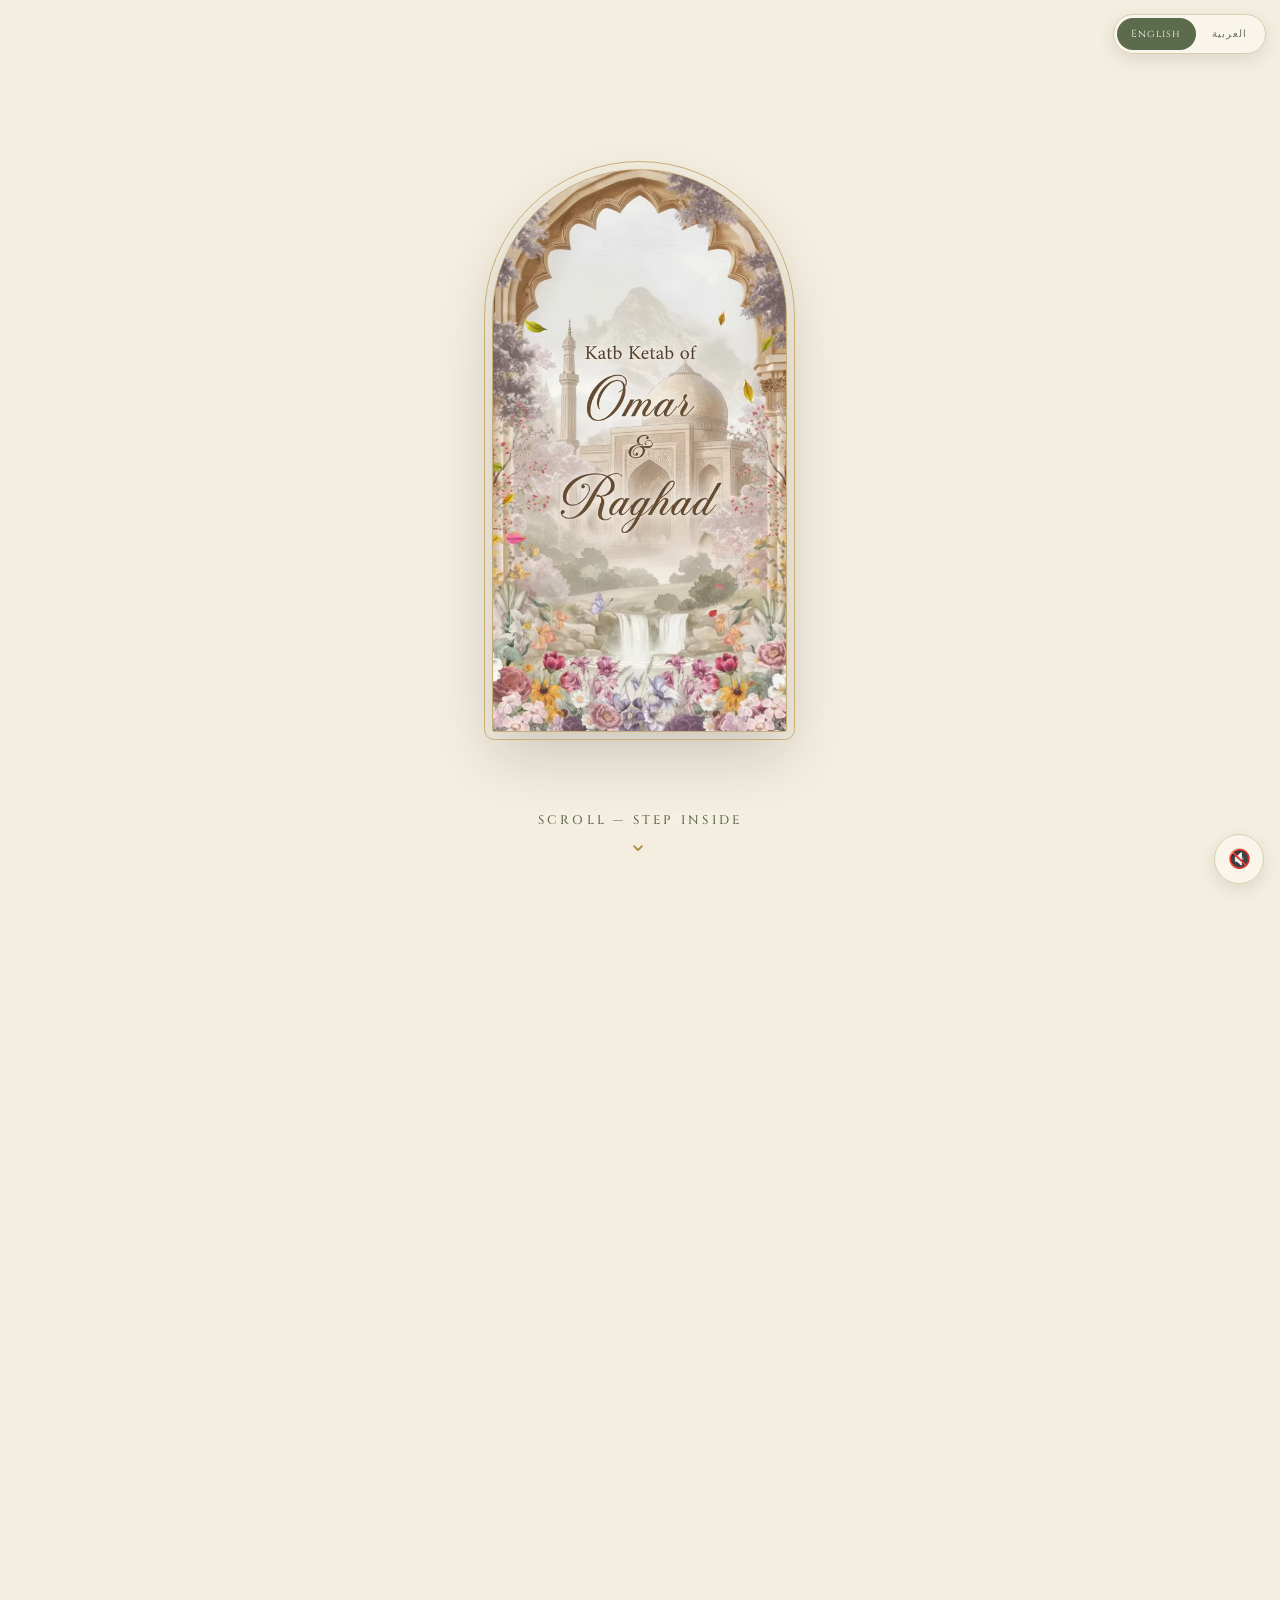
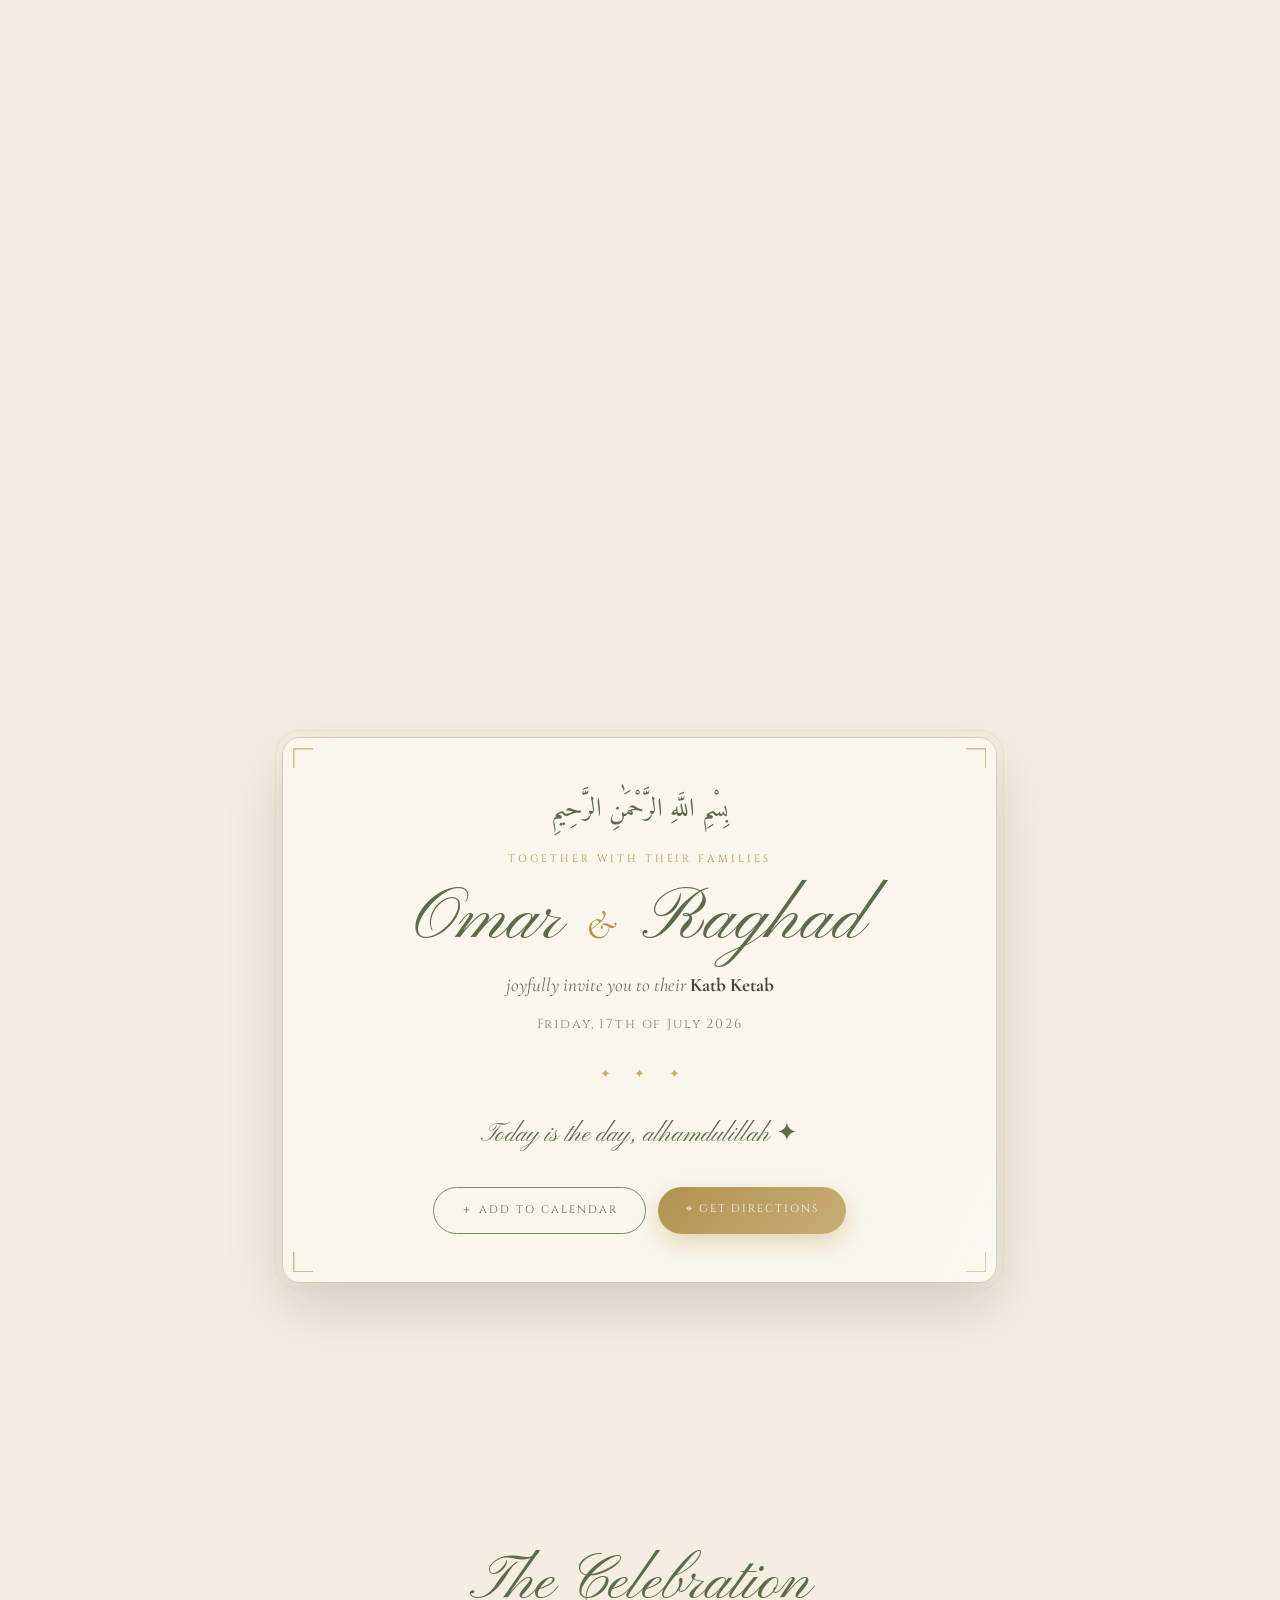
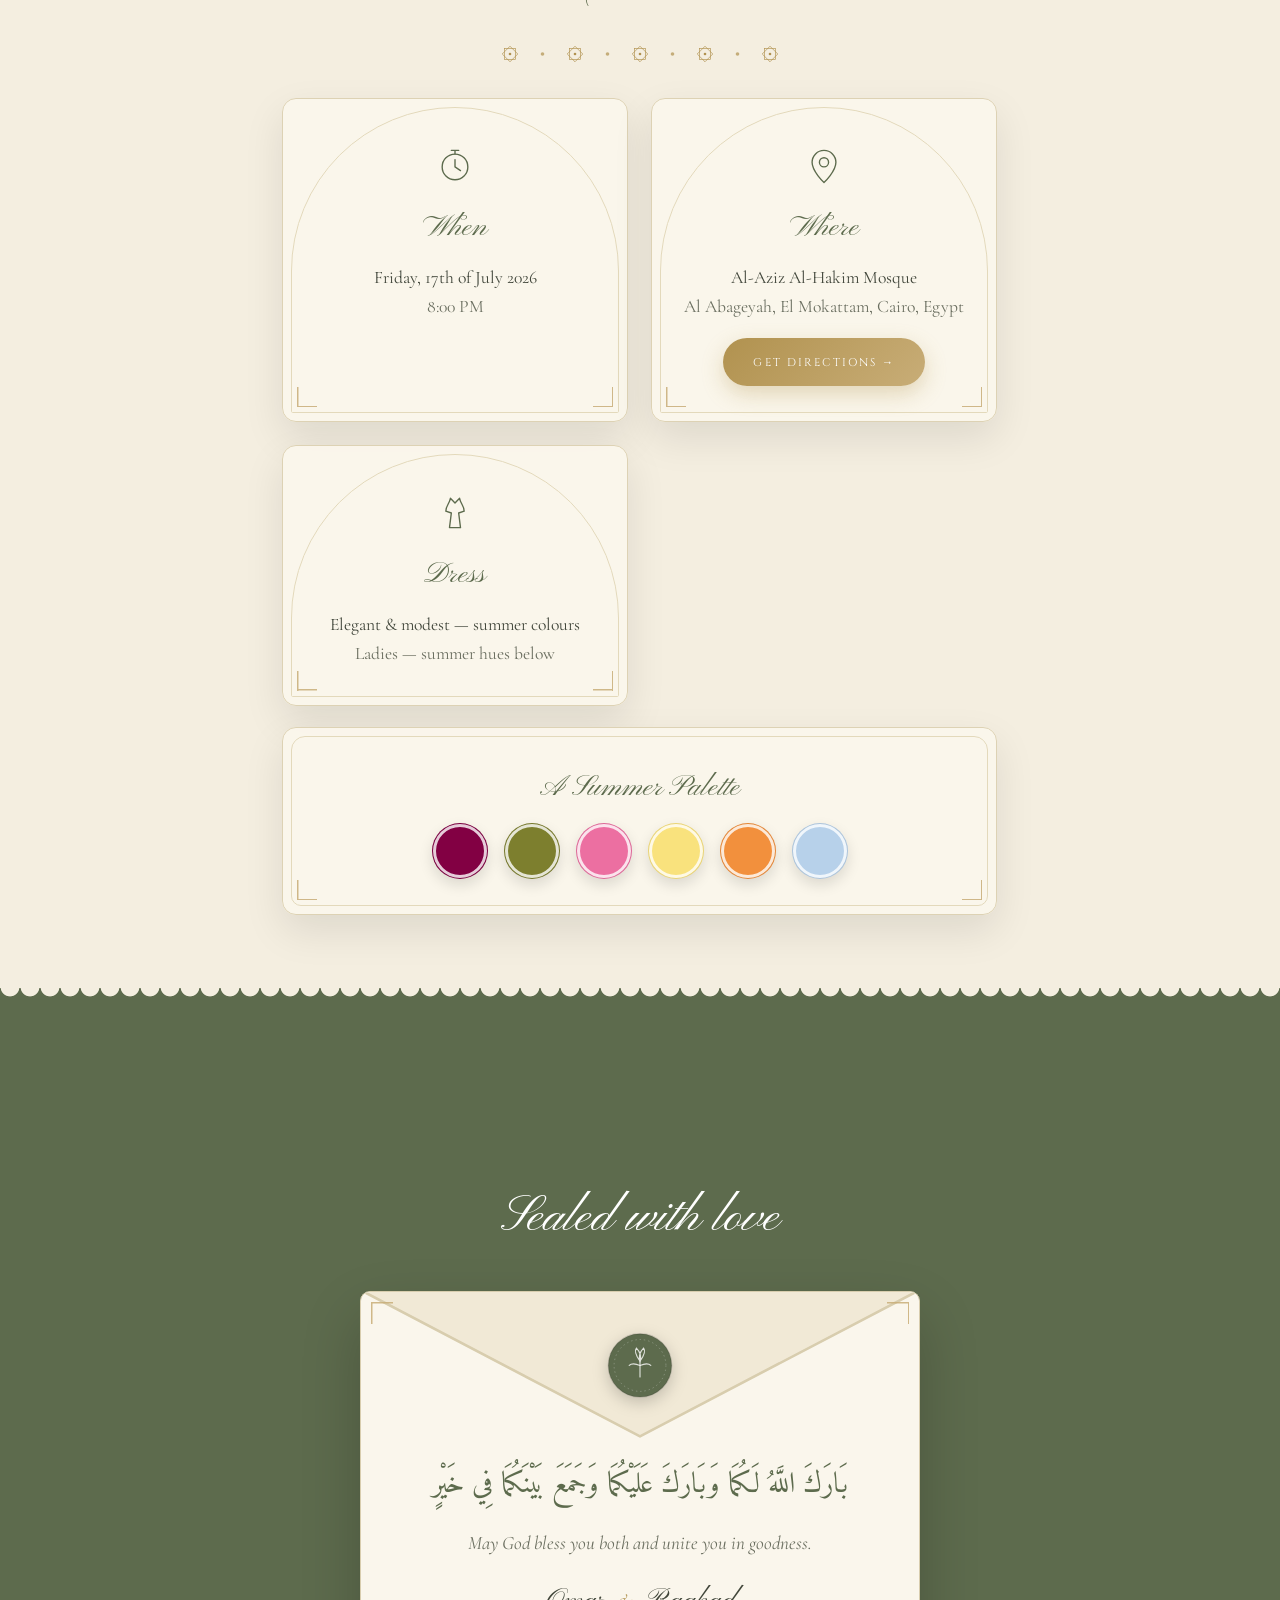
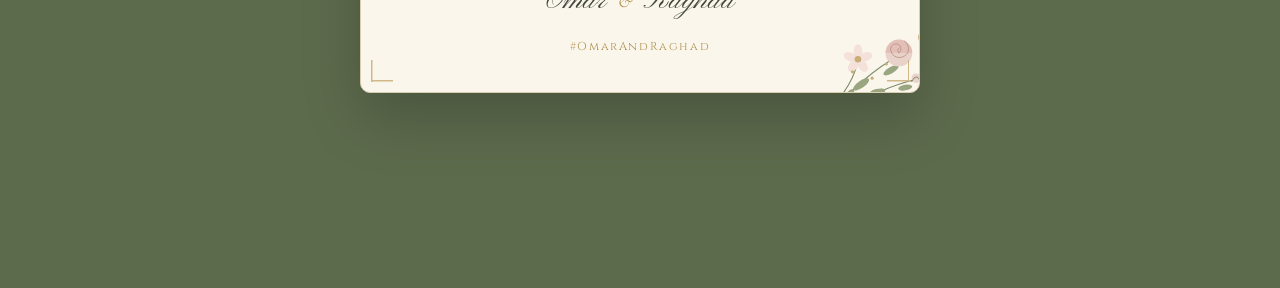
==== commit be6263f7: "Add link-preview share images (og:image) for both languages Co-Authored-By: Claude Fable 5 <noreply@" ====
--- a/index.html
+++ b/index.html
@@ -10,6 +10,12 @@
   <meta property="og:title" content="Omar & Raghad — You're Invited" />
   <meta property="og:description" content="Join us as we begin our journey together, insha'Allah." />
   <meta property="og:type" content="website" />
+  <meta property="og:url" content="https://omar-raghad.online/" />
+  <meta property="og:image" content="https://theaviator4.github.io/OR/assets/share.jpg" />
+  <meta property="og:image:width" content="1200" />
+  <meta property="og:image:height" content="630" />
+  <meta name="twitter:card" content="summary_large_image" />
+  <meta name="twitter:image" content="https://theaviator4.github.io/OR/assets/share.jpg" />
 
   <link rel="preconnect" href="https://fonts.googleapis.com" />
   <link rel="preconnect" href="https://fonts.gstatic.com" crossorigin />
